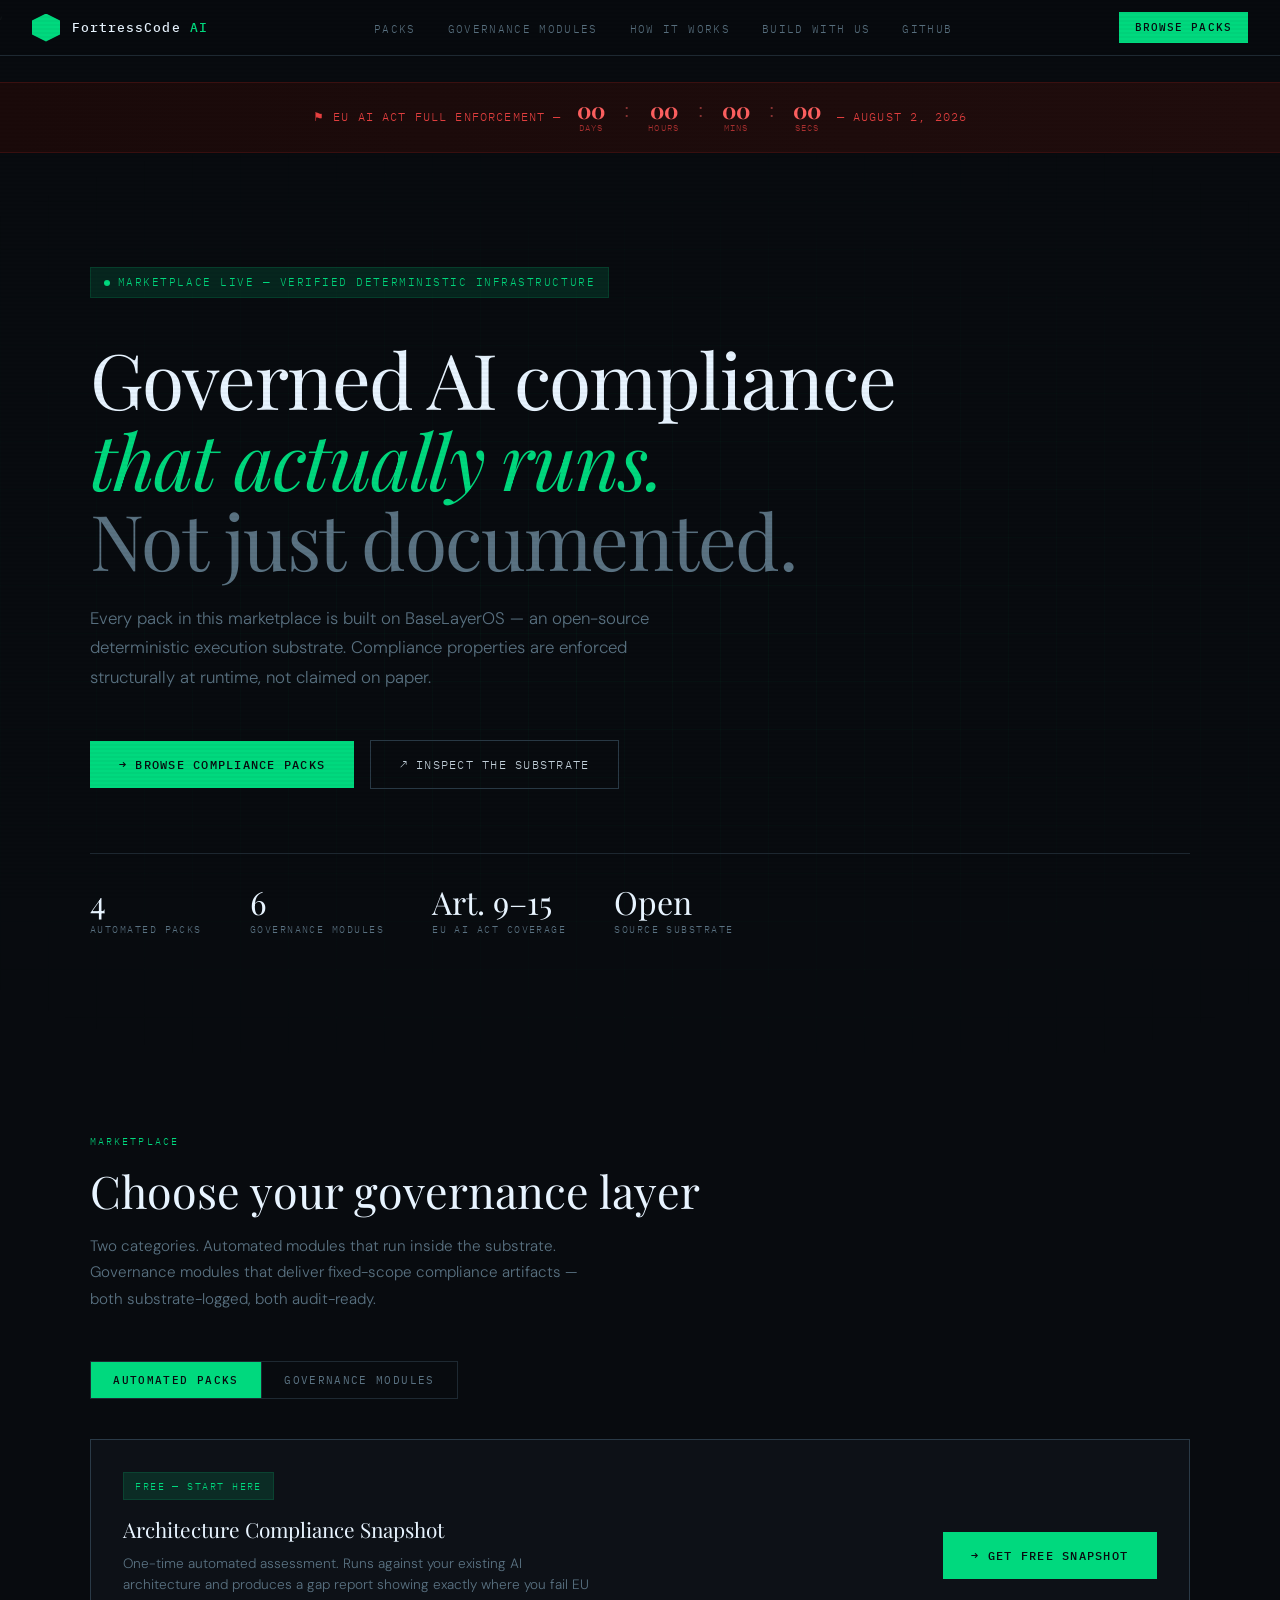
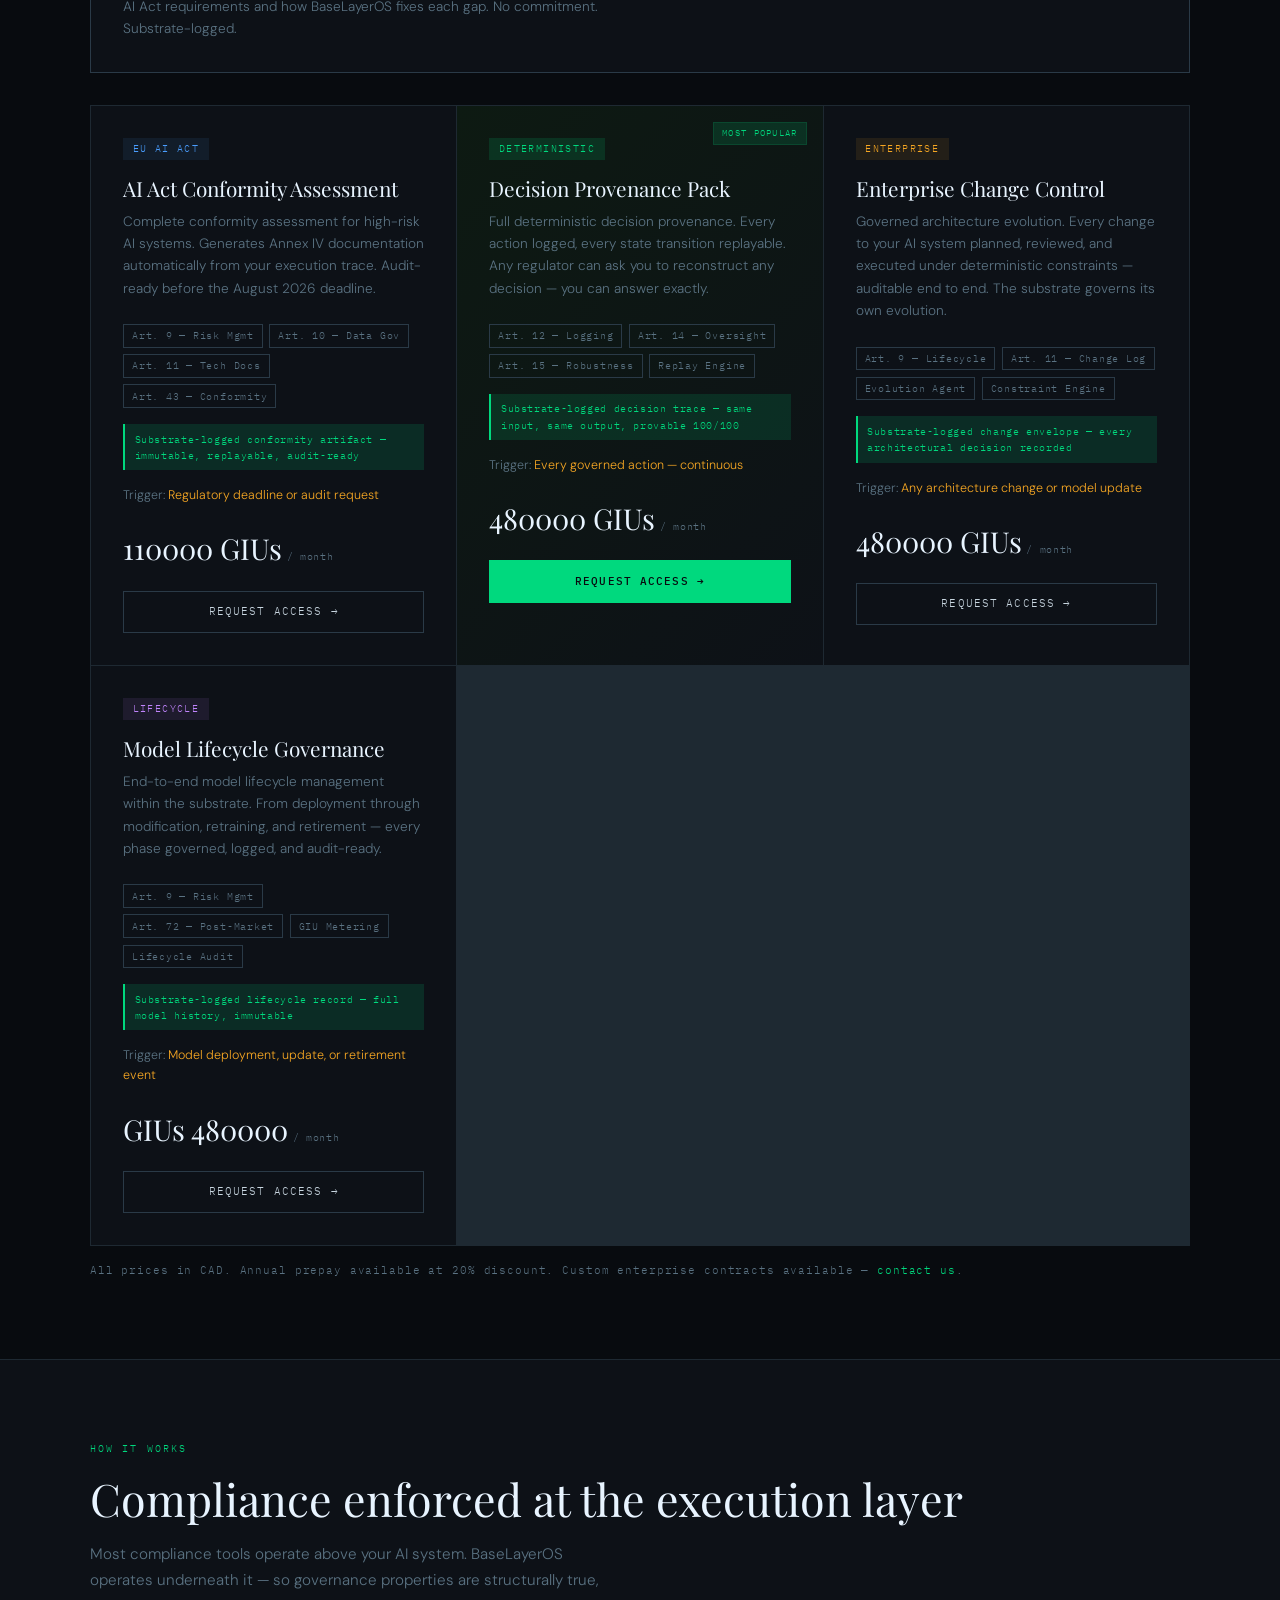
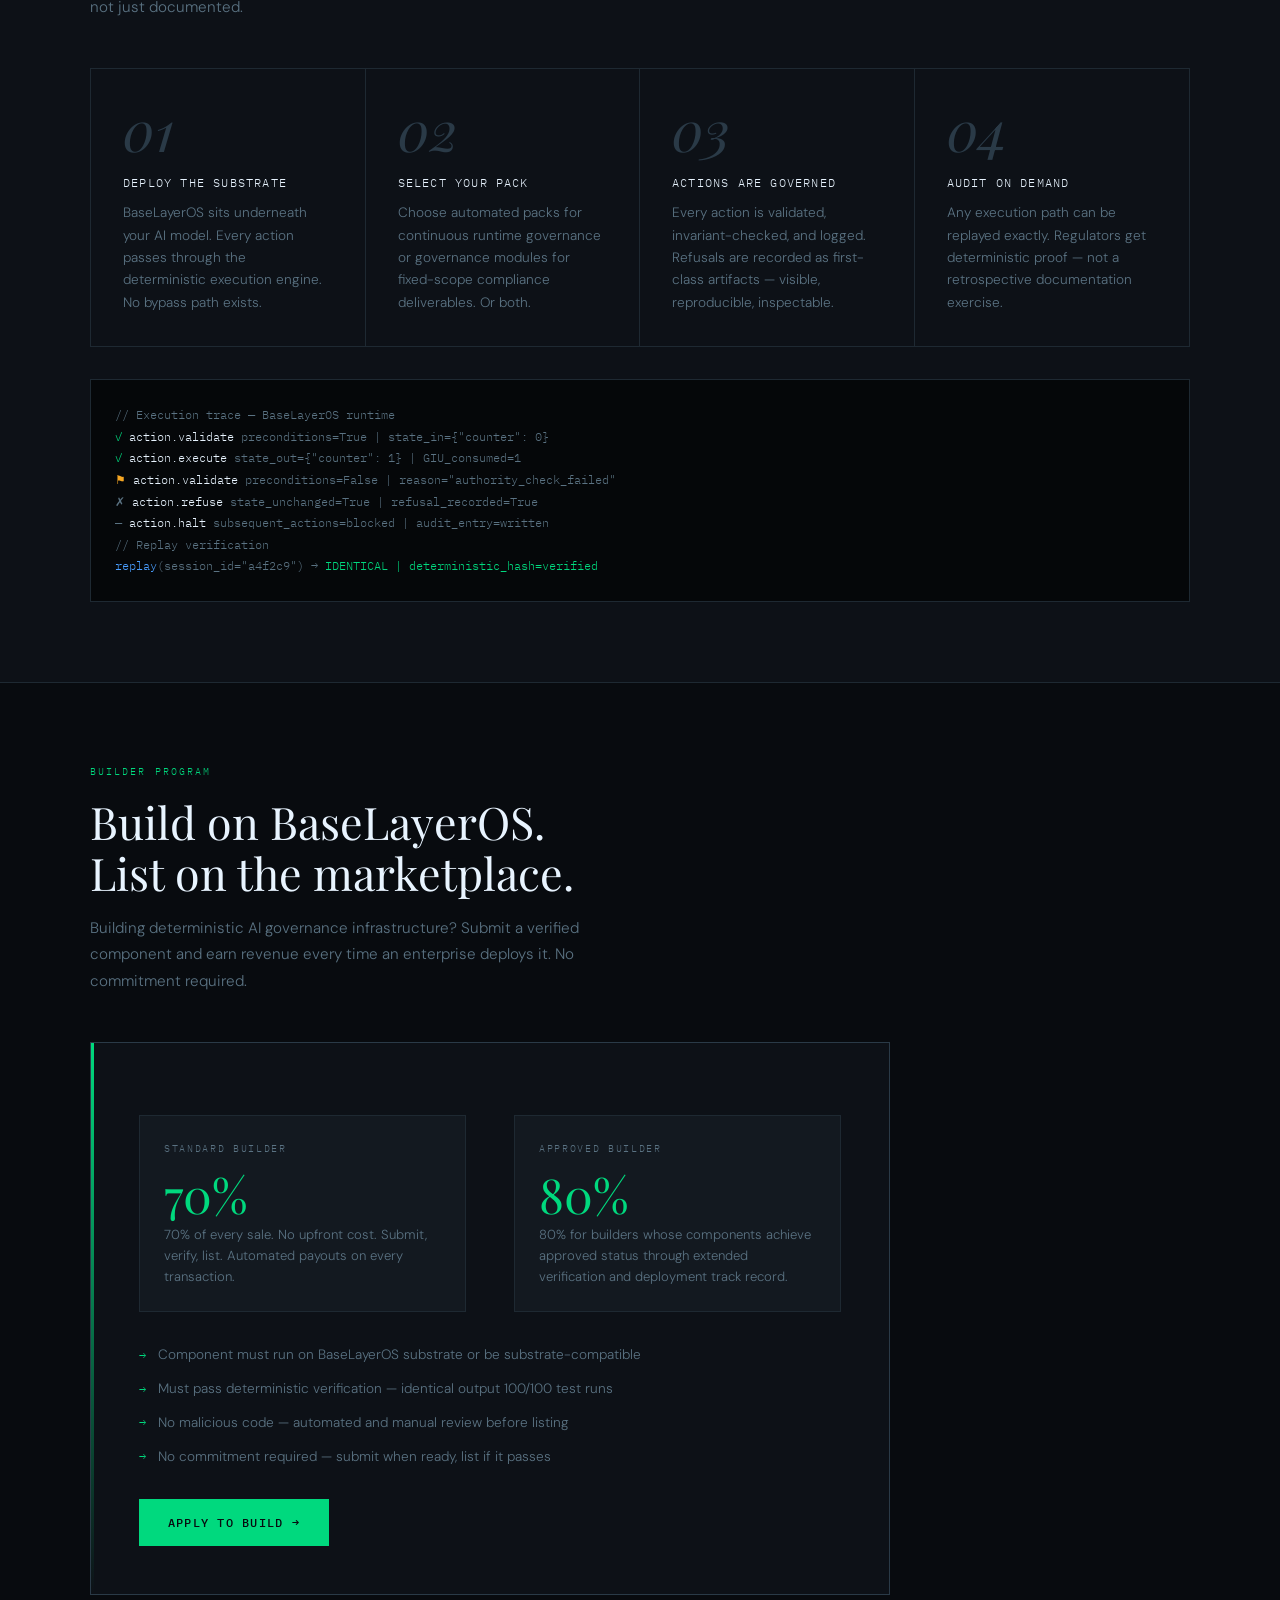
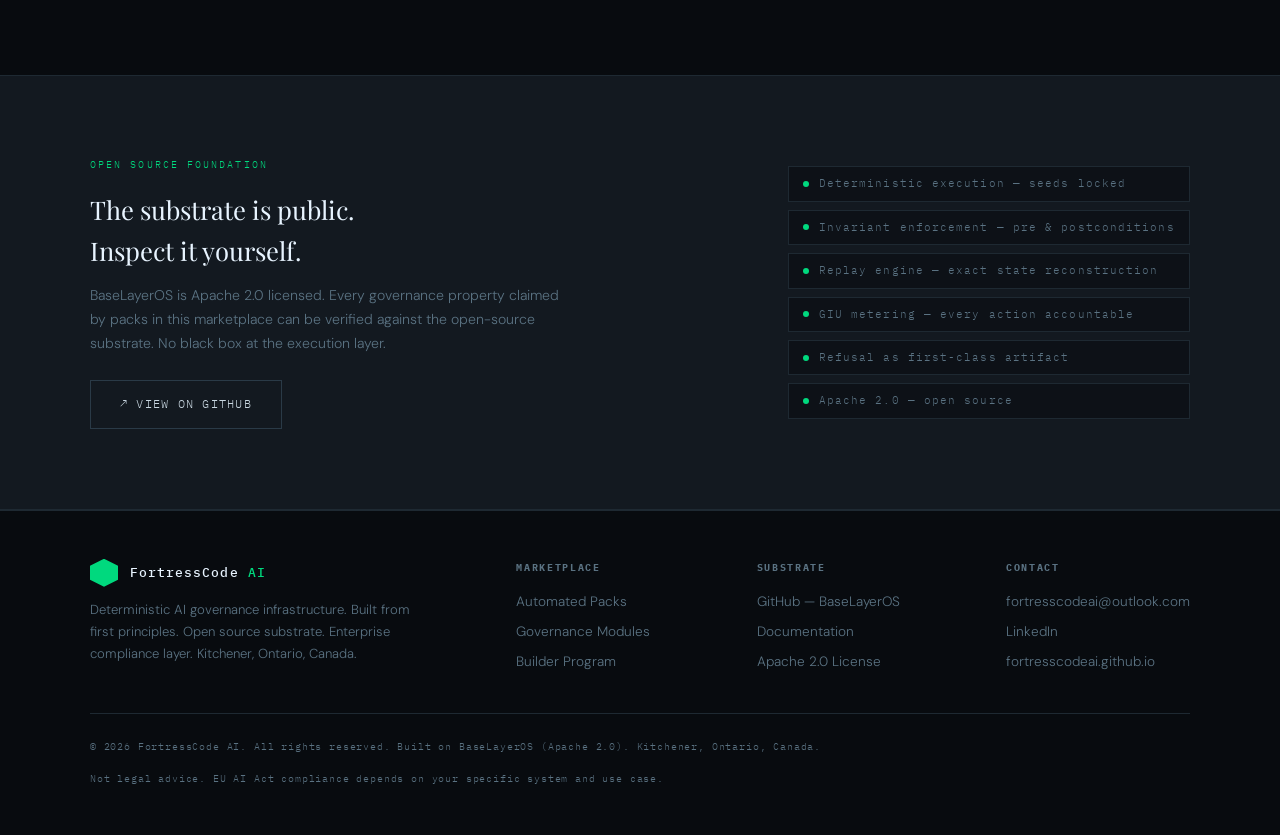
==== index.html @ b16a7e0f "Update index.html switched prices to GIUs from CAD" ====
,<!DOCTYPE html>
<html lang="en">
<head>
<meta charset="UTF-8">
<meta name="viewport" content="width=device-width, initial-scale=1.0">
<title>FortressCode AI — Compliance Marketplace</title>
<link rel="preconnect" href="https://fonts.googleapis.com">
<link href="https://fonts.googleapis.com/css2?family=IBM+Plex+Mono:wght@300;400;500&family=Playfair+Display:ital,opsz,wght@0,9..144,400;0,9..144,700;1,9..144,400&family=DM+Sans:opsz,wght@9..40,300;9..40,400;9..40,500&display=swap" rel="stylesheet">
<style>
*, *::before, *::after { box-sizing: border-box; margin: 0; padding: 0; }
:root {
  --void: #080b0f; --deep: #0d1117; --surface: #131920;
  --border: #1e2932; --border-bright: #2a3a47;
  --text: #c8d6e0; --text-dim: #5a7282; --text-bright: #e8f4ff;
  --green: #00d97e; --green-dim: #00d97e22;
  --amber: #f5a623; --amber-dim: #f5a62318;
  --red: #e84040; --blue: #4a9eff; --blue-dim: #4a9eff15;
  --purple: #c084fc; --purple-dim: #c084fc18;
}
html { font-size: 16px; scroll-behavior: smooth; }
body { background: var(--void); color: var(--text); font-family: 'DM Sans', sans-serif; font-weight: 300; line-height: 1.6; overflow-x: hidden; }
body::before { content: ''; position: fixed; inset: 0; background: repeating-linear-gradient(0deg, transparent, transparent 2px, rgba(0,0,0,0.03) 2px, rgba(0,0,0,0.03) 4px); pointer-events: none; z-index: 9999; }

/* NAV */
nav { position: fixed; top: 0; left: 0; right: 0; z-index: 100; background: rgba(8,11,15,0.92); backdrop-filter: blur(12px); border-bottom: 1px solid var(--border); padding: 0 2rem; height: 56px; display: flex; align-items: center; justify-content: space-between; }
.nav-logo { display: flex; align-items: center; gap: 0.75rem; }
.nav-shield { width: 28px; height: 28px; background: var(--green); clip-path: polygon(50% 0%, 100% 25%, 100% 75%, 50% 100%, 0% 75%, 0% 25%); flex-shrink: 0; }
.nav-name { font-family: 'IBM Plex Mono', monospace; font-size: 0.82rem; font-weight: 500; letter-spacing: 0.08em; color: var(--text-bright); }
.nav-name span { color: var(--green); }
.nav-links { display: flex; align-items: center; gap: 2rem; list-style: none; }
.nav-links a { font-family: 'IBM Plex Mono', monospace; font-size: 0.7rem; letter-spacing: 0.12em; text-transform: uppercase; color: var(--text-dim); text-decoration: none; transition: color 0.2s; }
.nav-links a:hover { color: var(--green); }
.nav-cta { font-family: 'IBM Plex Mono', monospace; font-size: 0.7rem; letter-spacing: 0.1em; text-transform: uppercase; color: var(--void); background: var(--green); padding: 0.4rem 1rem; text-decoration: none; font-weight: 500; transition: opacity 0.2s; }
.nav-cta:hover { opacity: 0.85; }

/* COUNTDOWN BANNER */
.deadline-banner { background: linear-gradient(90deg, #1a0a0a, #200d0d); border-top: 1px solid #3a1010; border-bottom: 1px solid #3a1010; padding: 0.8rem 2rem; display: flex; align-items: center; justify-content: center; gap: 1rem; flex-wrap: wrap; margin-top: 56px; }
.deadline-banner-text { font-family: 'IBM Plex Mono', monospace; font-size: 0.72rem; letter-spacing: 0.1em; text-transform: uppercase; color: var(--red); }
.countdown-units { display: flex; gap: 1rem; align-items: center; }
.countdown-unit { display: flex; flex-direction: column; align-items: center; }
.countdown-num { font-family: 'Playfair Display', serif; font-size: 1.4rem; color: #ff6060; font-weight: 700; line-height: 1; min-width: 2ch; text-align: center; }
.countdown-label { font-family: 'IBM Plex Mono', monospace; font-size: 0.55rem; letter-spacing: 0.12em; text-transform: uppercase; color: var(--red); opacity: 0.7; }
.countdown-sep { font-family: 'IBM Plex Mono', monospace; font-size: 1.2rem; color: #ff6060; opacity: 0.5; margin-bottom: 0.8rem; }

/* HERO */
.hero { min-height: 100vh; display: flex; flex-direction: column; justify-content: center; padding: 4rem 2rem; position: relative; overflow: hidden; }
.hero-grid { position: absolute; inset: 0; background-image: linear-gradient(rgba(0,217,126,0.04) 1px, transparent 1px), linear-gradient(90deg, rgba(0,217,126,0.04) 1px, transparent 1px); background-size: 48px 48px; mask-image: radial-gradient(ellipse 80% 60% at 50% 50%, black, transparent); }
.hero-inner { max-width: 1100px; margin: 0 auto; width: 100%; position: relative; z-index: 1; }
.hero-status { display: inline-flex; align-items: center; gap: 0.5rem; font-family: 'IBM Plex Mono', monospace; font-size: 0.68rem; letter-spacing: 0.14em; text-transform: uppercase; color: var(--green); border: 1px solid var(--green-dim); background: var(--green-dim); padding: 0.35rem 0.8rem; margin-bottom: 2.5rem; }
.hero-status::before { content: ''; width: 6px; height: 6px; border-radius: 50%; background: var(--green); animation: pulse 2s infinite; }
@keyframes pulse { 0%, 100% { opacity: 1; } 50% { opacity: 0.3; } }
.hero-title { font-family: 'Playfair Display', serif; font-size: clamp(2.8rem, 6vw, 5.5rem); font-weight: 400; line-height: 1.05; letter-spacing: -0.02em; color: var(--text-bright); margin-bottom: 1.5rem; max-width: 820px; }
.hero-title em { font-style: italic; color: var(--green); }
.hero-title .dim { color: var(--text-dim); }
.hero-sub { font-size: 1.05rem; color: var(--text-dim); max-width: 560px; margin-bottom: 3rem; line-height: 1.75; }
.hero-actions { display: flex; gap: 1rem; flex-wrap: wrap; align-items: center; }
.btn-primary { font-family: 'IBM Plex Mono', monospace; font-size: 0.78rem; letter-spacing: 0.1em; text-transform: uppercase; color: var(--void); background: var(--green); padding: 0.85rem 1.8rem; text-decoration: none; font-weight: 500; transition: all 0.2s; display: inline-flex; align-items: center; gap: 0.5rem; }
.btn-primary:hover { background: #00f090; transform: translateY(-1px); }
.btn-secondary { font-family: 'IBM Plex Mono', monospace; font-size: 0.78rem; letter-spacing: 0.1em; text-transform: uppercase; color: var(--text); background: transparent; border: 1px solid var(--border-bright); padding: 0.85rem 1.8rem; text-decoration: none; transition: all 0.2s; display: inline-flex; align-items: center; gap: 0.5rem; }
.btn-secondary:hover { border-color: var(--green); color: var(--green); }
.hero-stats { display: flex; gap: 3rem; margin-top: 4rem; padding-top: 2rem; border-top: 1px solid var(--border); flex-wrap: wrap; }
.stat { display: flex; flex-direction: column; gap: 0.2rem; }
.stat-value { font-family: 'Playfair Display', serif; font-size: 2rem; color: var(--text-bright); line-height: 1; }
.stat-label { font-family: 'IBM Plex Mono', monospace; font-size: 0.65rem; letter-spacing: 0.14em; text-transform: uppercase; color: var(--text-dim); }

/* SECTIONS */
section { padding: 5rem 2rem; }
.section-inner { max-width: 1100px; margin: 0 auto; }
.section-label { font-family: 'IBM Plex Mono', monospace; font-size: 0.65rem; letter-spacing: 0.2em; text-transform: uppercase; color: var(--green); margin-bottom: 1rem; }
.section-title { font-family: 'Playfair Display', serif; font-size: clamp(1.8rem, 3.5vw, 2.8rem); font-weight: 400; color: var(--text-bright); line-height: 1.15; margin-bottom: 1rem; }
.section-sub { font-size: 0.95rem; color: var(--text-dim); max-width: 520px; line-height: 1.75; margin-bottom: 3rem; }

/* TAB SWITCHER */
.tab-switcher { display: flex; gap: 0; margin-bottom: 2.5rem; border: 1px solid var(--border); width: fit-content; }
.tab-btn { font-family: 'IBM Plex Mono', monospace; font-size: 0.7rem; letter-spacing: 0.12em; text-transform: uppercase; padding: 0.7rem 1.4rem; border: none; background: transparent; color: var(--text-dim); cursor: pointer; transition: all 0.2s; border-right: 1px solid var(--border); }
.tab-btn:last-child { border-right: none; }
.tab-btn.active { background: var(--green); color: var(--void); font-weight: 500; }
.tab-content { display: none; }
.tab-content.active { display: block; }

/* PACKS GRID */
.packs-grid { display: grid; grid-template-columns: repeat(auto-fit, minmax(280px, 1fr)); gap: 1px; background: var(--border); border: 1px solid var(--border); }
.pack-card { background: var(--deep); padding: 2rem; position: relative; transition: background 0.2s; cursor: pointer; }
.pack-card:hover { background: var(--surface); }
.pack-card.featured { background: linear-gradient(135deg, #0d1a12, #0d1117); }
.pack-card.featured::before { content: 'MOST POPULAR'; position: absolute; top: 1rem; right: 1rem; font-family: 'IBM Plex Mono', monospace; font-size: 0.58rem; letter-spacing: 0.14em; color: var(--green); border: 1px solid var(--green-dim); padding: 0.2rem 0.5rem; background: var(--green-dim); }
.pack-tag { font-family: 'IBM Plex Mono', monospace; font-size: 0.62rem; letter-spacing: 0.14em; text-transform: uppercase; margin-bottom: 1rem; display: inline-block; padding: 0.2rem 0.6rem; }
.pack-tag.eu { color: var(--blue); background: var(--blue-dim); }
.pack-tag.deterministic { color: var(--green); background: var(--green-dim); }
.pack-tag.enterprise { color: var(--amber); background: var(--amber-dim); }
.pack-tag.lifecycle { color: var(--purple); background: var(--purple-dim); }
.pack-tag.governance { color: var(--amber); background: var(--amber-dim); }
.pack-name { font-family: 'Playfair Display', serif; font-size: 1.3rem; font-weight: 400; color: var(--text-bright); margin-bottom: 0.6rem; line-height: 1.2; }
.pack-desc { font-size: 0.85rem; color: var(--text-dim); line-height: 1.65; margin-bottom: 1.5rem; }
.pack-articles { display: flex; flex-wrap: wrap; gap: 0.4rem; margin-bottom: 1rem; }
.pack-article { font-family: 'IBM Plex Mono', monospace; font-size: 0.6rem; letter-spacing: 0.08em; color: var(--text-dim); border: 1px solid var(--border-bright); padding: 0.2rem 0.5rem; }
.pack-deliverable { font-family: 'IBM Plex Mono', monospace; font-size: 0.65rem; color: var(--green); letter-spacing: 0.06em; margin-bottom: 1rem; padding: 0.4rem 0.6rem; border-left: 2px solid var(--green); background: var(--green-dim); }
.pack-trigger { font-size: 0.78rem; color: var(--text-dim); margin-bottom: 1.2rem; }
.pack-trigger span { color: var(--amber); }
.pack-price { display: flex; align-items: baseline; gap: 0.3rem; margin-bottom: 1.2rem; }
.pack-price-value { font-family: 'Playfair Display', serif; font-size: 1.8rem; color: var(--text-bright); }
.pack-price-period { font-family: 'IBM Plex Mono', monospace; font-size: 0.65rem; color: var(--text-dim); letter-spacing: 0.06em; }
.pack-cta { display: block; text-align: center; font-family: 'IBM Plex Mono', monospace; font-size: 0.7rem; letter-spacing: 0.1em; text-transform: uppercase; padding: 0.7rem; text-decoration: none; transition: all 0.2s; border: 1px solid var(--border-bright); color: var(--text); }
.pack-cta:hover { border-color: var(--green); color: var(--green); background: var(--green-dim); }
.pack-card.featured .pack-cta { background: var(--green); color: var(--void); border-color: var(--green); font-weight: 500; }
.pack-card.featured .pack-cta:hover { background: #00f090; }

/* FREE TIER */
.free-tier { border: 1px solid var(--border-bright); background: var(--deep); padding: 2rem; margin-bottom: 2rem; display: flex; align-items: center; justify-content: space-between; flex-wrap: wrap; gap: 1.5rem; }
.free-tier-badge { font-family: 'IBM Plex Mono', monospace; font-size: 0.65rem; letter-spacing: 0.14em; text-transform: uppercase; color: var(--green); border: 1px solid var(--green-dim); background: var(--green-dim); padding: 0.3rem 0.7rem; display: inline-block; margin-bottom: 0.8rem; }
.free-tier h3 { font-family: 'Playfair Display', serif; font-size: 1.3rem; font-weight: 400; color: var(--text-bright); margin-bottom: 0.4rem; }
.free-tier p { font-size: 0.85rem; color: var(--text-dim); max-width: 480px; line-height: 1.6; }

/* HOW IT WORKS */
.how-section { background: var(--deep); border-top: 1px solid var(--border); border-bottom: 1px solid var(--border); }
.how-grid { display: grid; grid-template-columns: repeat(auto-fit, minmax(220px, 1fr)); gap: 0; margin-top: 3rem; border: 1px solid var(--border); }
.how-step { padding: 2rem; border-right: 1px solid var(--border); position: relative; }
.how-step:last-child { border-right: none; }
.how-num { font-family: 'Playfair Display', serif; font-size: 3.5rem; color: var(--border-bright); line-height: 1; margin-bottom: 1rem; font-style: italic; }
.how-title { font-family: 'IBM Plex Mono', monospace; font-size: 0.75rem; letter-spacing: 0.1em; text-transform: uppercase; color: var(--text-bright); margin-bottom: 0.6rem; }
.how-desc { font-size: 0.85rem; color: var(--text-dim); line-height: 1.65; }

/* TERMINAL */
.terminal { background: #050709; border: 1px solid var(--border); padding: 1.5rem; font-family: 'IBM Plex Mono', monospace; font-size: 0.75rem; line-height: 1.8; margin-top: 2rem; overflow-x: auto; }
.terminal-line { display: block; }
.t-dim { color: var(--text-dim); } .t-green { color: var(--green); } .t-blue { color: var(--blue); } .t-amber { color: var(--amber); } .t-bright { color: var(--text-bright); }

/* BUILDER */
.builder-section { position: relative; overflow: hidden; }
.builder-card { border: 1px solid var(--border-bright); background: var(--deep); padding: 3rem; position: relative; max-width: 800px; }
.builder-card::before { content: ''; position: absolute; top: 0; left: 0; width: 3px; height: 100%; background: linear-gradient(180deg, var(--green), transparent); }
.builder-split { display: grid; grid-template-columns: 1fr 1fr; gap: 3rem; margin-top: 1.5rem; }
.builder-tier { padding: 1.5rem; border: 1px solid var(--border); background: var(--surface); }
.builder-tier-name { font-family: 'IBM Plex Mono', monospace; font-size: 0.65rem; letter-spacing: 0.16em; text-transform: uppercase; color: var(--text-dim); margin-bottom: 0.8rem; }
.builder-tier-pct { font-family: 'Playfair Display', serif; font-size: 3rem; color: var(--green); line-height: 1; margin-bottom: 0.4rem; }
.builder-tier-desc { font-size: 0.82rem; color: var(--text-dim); line-height: 1.6; }
.req-item { display: flex; align-items: flex-start; gap: 0.75rem; margin-bottom: 0.75rem; font-size: 0.85rem; color: var(--text-dim); }
.req-check { color: var(--green); font-family: 'IBM Plex Mono', monospace; font-size: 0.75rem; margin-top: 0.1rem; flex-shrink: 0; }

/* SUBSTRATE */
.substrate-section { background: var(--surface); border-top: 1px solid var(--border); border-bottom: 1px solid var(--border); }
.substrate-inner { display: flex; align-items: center; justify-content: space-between; gap: 3rem; flex-wrap: wrap; }
.substrate-badges { display: flex; flex-direction: column; gap: 0.5rem; flex-shrink: 0; }
.substrate-badge { display: flex; align-items: center; gap: 0.6rem; font-family: 'IBM Plex Mono', monospace; font-size: 0.68rem; letter-spacing: 0.1em; color: var(--text-dim); border: 1px solid var(--border); padding: 0.5rem 0.9rem; background: var(--deep); }
.substrate-badge-dot { width: 6px; height: 6px; border-radius: 50%; background: var(--green); flex-shrink: 0; }

/* FOOTER */
footer { background: var(--void); border-top: 1px solid var(--border); padding: 3rem 2rem; }
.footer-inner { max-width: 1100px; margin: 0 auto; display: flex; justify-content: space-between; align-items: flex-start; gap: 3rem; flex-wrap: wrap; }
.footer-links-col h4 { font-family: 'IBM Plex Mono', monospace; font-size: 0.65rem; letter-spacing: 0.16em; text-transform: uppercase; color: var(--text-dim); margin-bottom: 1rem; }
.footer-links-col a { display: block; font-size: 0.85rem; color: var(--text-dim); text-decoration: none; margin-bottom: 0.5rem; transition: color 0.2s; }
.footer-links-col a:hover { color: var(--green); }
.footer-bottom { max-width: 1100px; margin: 2rem auto 0; padding-top: 1.5rem; border-top: 1px solid var(--border); display: flex; justify-content: space-between; align-items: center; flex-wrap: wrap; gap: 1rem; }
.footer-bottom p { font-family: 'IBM Plex Mono', monospace; font-size: 0.65rem; letter-spacing: 0.08em; color: var(--text-dim); }

@keyframes fadeUp { from { opacity: 0; transform: translateY(20px); } to { opacity: 1; transform: translateY(0); } }
.hero-status { animation: fadeUp 0.6s ease forwards; }
.hero-title { animation: fadeUp 0.6s 0.1s ease both; }
.hero-sub { animation: fadeUp 0.6s 0.2s ease both; }
.hero-actions { animation: fadeUp 0.6s 0.3s ease both; }
.hero-stats { animation: fadeUp 0.6s 0.4s ease both; }

@media (max-width: 768px) {
  .nav-links { display: none; }
  .how-grid { grid-template-columns: 1fr; }
  .how-step { border-right: none; border-bottom: 1px solid var(--border); }
  .how-step:last-child { border-bottom: none; }
  .builder-split { grid-template-columns: 1fr; gap: 1rem; }
  .substrate-inner { flex-direction: column; }
  .tab-switcher { flex-wrap: wrap; }
  .free-tier { flex-direction: column; }
}
</style>
</head>
<body>

<nav>
  <div class="nav-logo">
    <div class="nav-shield"></div>
    <span class="nav-name">FortressCode <span>AI</span></span>
  </div>
  <ul class="nav-links">
    <li><a href="#packs">Packs</a></li>
    <li><a href="#governance">Governance Modules</a></li>
    <li><a href="#how">How It Works</a></li>
    <li><a href="#builders">Build With Us</a></li>
    <li><a href="https://github.com/FortressCodeAI/BaseLayerOS" target="_blank">GitHub</a></li>
  </ul>
  <a href="#packs" class="nav-cta">Browse Packs</a>
</nav>

<div class="deadline-banner">
  <span class="deadline-banner-text">⚑ EU AI Act full enforcement —</span>
  <div class="countdown-units">
    <div class="countdown-unit">
      <span class="countdown-num" id="cd-days">--</span>
      <span class="countdown-label">Days</span>
    </div>
    <span class="countdown-sep">:</span>
    <div class="countdown-unit">
      <span class="countdown-num" id="cd-hours">--</span>
      <span class="countdown-label">Hours</span>
    </div>
    <span class="countdown-sep">:</span>
    <div class="countdown-unit">
      <span class="countdown-num" id="cd-mins">--</span>
      <span class="countdown-label">Mins</span>
    </div>
    <span class="countdown-sep">:</span>
    <div class="countdown-unit">
      <span class="countdown-num" id="cd-secs">--</span>
      <span class="countdown-label">Secs</span>
    </div>
  </div>
  <span class="deadline-banner-text">— August 2, 2026</span>
</div>

<section class="hero">
  <div class="hero-grid"></div>
  <div class="hero-inner">
    <div class="hero-status">Marketplace Live — Verified Deterministic Infrastructure</div>
    <h1 class="hero-title">
      Governed AI compliance<br>
      <em>that actually runs.</em><br>
      <span class="dim">Not just documented.</span>
    </h1>
    <p class="hero-sub">Every pack in this marketplace is built on BaseLayerOS — an open-source deterministic execution substrate. Compliance properties are enforced structurally at runtime, not claimed on paper.</p>
    <div class="hero-actions">
      <a href="#packs" class="btn-primary">→ Browse Compliance Packs</a>
      <a href="https://github.com/FortressCodeAI/BaseLayerOS" target="_blank" class="btn-secondary">↗ Inspect the Substrate</a>
    </div>
    <div class="hero-stats">
      <div class="stat"><span class="stat-value">4</span><span class="stat-label">Automated Packs</span></div>
      <div class="stat"><span class="stat-value">6</span><span class="stat-label">Governance Modules</span></div>
      <div class="stat"><span class="stat-value">Art. 9–15</span><span class="stat-label">EU AI Act Coverage</span></div>
      <div class="stat"><span class="stat-value">Open</span><span class="stat-label">Source Substrate</span></div>
    </div>
  </div>
</section>

<section id="packs">
  <div class="section-inner">
    <div class="section-label">Marketplace</div>
    <h2 class="section-title">Choose your governance layer</h2>
    <p class="section-sub">Two categories. Automated modules that run inside the substrate. Governance modules that deliver fixed-scope compliance artifacts — both substrate-logged, both audit-ready.</p>

    <div class="tab-switcher">
      <button class="tab-btn active" onclick="switchTab('automated')">Automated Packs</button>
      <button class="tab-btn" onclick="switchTab('governance')">Governance Modules</button>
    </div>

    <!-- AUTOMATED PACKS -->
    <div class="tab-content active" id="tab-automated">

      <div class="free-tier">
        <div>
          <div class="free-tier-badge">Free — Start Here</div>
          <h3>Architecture Compliance Snapshot</h3>
          <p>One-time automated assessment. Runs against your existing AI architecture and produces a gap report showing exactly where you fail EU AI Act requirements and how BaseLayerOS fixes each gap. No commitment. Substrate-logged.</p>
        </div>
        <a href="mailto:fortresscodeai@outlook.com?subject=Free Compliance Snapshot" class="btn-primary">→ Get Free Snapshot</a>
      </div>

      <div class="packs-grid">
        <div class="pack-card">
          <span class="pack-tag eu">EU AI Act</span>
          <div class="pack-name">AI Act Conformity Assessment</div>
          <p class="pack-desc">Complete conformity assessment for high-risk AI systems. Generates Annex IV documentation automatically from your execution trace. Audit-ready before the August 2026 deadline.</p>
          <div class="pack-articles">
            <span class="pack-article">Art. 9 — Risk Mgmt</span>
            <span class="pack-article">Art. 10 — Data Gov</span>
            <span class="pack-article">Art. 11 — Tech Docs</span>
            <span class="pack-article">Art. 43 — Conformity</span>
          </div>
          <div class="pack-deliverable">Substrate-logged conformity artifact — immutable, replayable, audit-ready</div>
          <div class="pack-trigger">Trigger: <span>Regulatory deadline or audit request</span></div>
          <div class="pack-price"><span class="pack-price-value">110000 GIUs</span><span class="pack-price-period">/ month</span></div>
          <a href="mailto:fortresscodeai@outlook.com?subject=AI Act Conformity Assessment Pack" class="pack-cta">Request Access →</a>
        </div>

        <div class="pack-card featured">
          <span class="pack-tag deterministic">Deterministic</span>
          <div class="pack-name">Decision Provenance Pack</div>
          <p class="pack-desc">Full deterministic decision provenance. Every action logged, every state transition replayable. Any regulator can ask you to reconstruct any decision — you can answer exactly.</p>
          <div class="pack-articles">
            <span class="pack-article">Art. 12 — Logging</span>
            <span class="pack-article">Art. 14 — Oversight</span>
            <span class="pack-article">Art. 15 — Robustness</span>
            <span class="pack-article">Replay Engine</span>
          </div>
          <div class="pack-deliverable">Substrate-logged decision trace — same input, same output, provable 100/100</div>
          <div class="pack-trigger">Trigger: <span>Every governed action — continuous</span></div>
          <div class="pack-price"><span class="pack-price-value">480000 GIUs</span><span class="pack-price-period">/ month</span></div>
          <a href="mailto:fortresscodeai@outlook.com?subject=Decision Provenance Pack" class="pack-cta">Request Access →</a>
        </div>

        <div class="pack-card">
          <span class="pack-tag enterprise">Enterprise</span>
          <div class="pack-name">Enterprise Change Control</div>
          <p class="pack-desc">Governed architecture evolution. Every change to your AI system planned, reviewed, and executed under deterministic constraints — auditable end to end. The substrate governs its own evolution.</p>
          <div class="pack-articles">
            <span class="pack-article">Art. 9 — Lifecycle</span>
            <span class="pack-article">Art. 11 — Change Log</span>
            <span class="pack-article">Evolution Agent</span>
            <span class="pack-article">Constraint Engine</span>
          </div>
          <div class="pack-deliverable">Substrate-logged change envelope — every architectural decision recorded</div>
          <div class="pack-trigger">Trigger: <span>Any architecture change or model update</span></div>
          <div class="pack-price"><span class="pack-price-value">480000 GIUs</span><span class="pack-price-period">/ month</span></div>
          <a href="mailto:fortresscodeai@outlook.com?subject=Enterprise Change Control Pack" class="pack-cta">Request Access →</a>
        </div>

        <div class="pack-card">
          <span class="pack-tag lifecycle">Lifecycle</span>
          <div class="pack-name">Model Lifecycle Governance</div>
          <p class="pack-desc">End-to-end model lifecycle management within the substrate. From deployment through modification, retraining, and retirement — every phase governed, logged, and audit-ready.</p>
          <div class="pack-articles">
            <span class="pack-article">Art. 9 — Risk Mgmt</span>
            <span class="pack-article">Art. 72 — Post-Market</span>
            <span class="pack-article">GIU Metering</span>
            <span class="pack-article">Lifecycle Audit</span>
          </div>
          <div class="pack-deliverable">Substrate-logged lifecycle record — full model history, immutable</div>
          <div class="pack-trigger">Trigger: <span>Model deployment, update, or retirement event</span></div>
          <div class="pack-price"><span class="pack-price-value">GIUs 480000</span><span class="pack-price-period">/ month</span></div>
          <a href="mailto:fortresscodeai@outlook.com?subject=Model Lifecycle Governance Pack" class="pack-cta">Request Access →</a>
        </div>
      </div>
      <p style="font-family:'IBM Plex Mono',monospace;font-size:0.68rem;color:var(--text-dim);letter-spacing:0.08em;margin-top:1rem;">All prices in CAD. Annual prepay available at 20% discount. Custom enterprise contracts available — <a href="mailto:fortresscodeai@outlook.com" style="color:var(--green);text-decoration:none;">contact us</a>.</p>
    </div>

    <!-- GOVERNANCE MODULES -->
    <div class="tab-content" id="tab-governance" id="governance">

      <div class="free-tier">
        <div>
          <div class="free-tier-badge">Entry Point — Fixed Price</div>
          <h3>One-Time Conformity Assessment</h3>
          <p>Fixed scope. Fixed price. Fixed timeline. We assess your AI architecture against EU AI Act requirements and deliver a gap report in 5 business days. Payable via PayPal or Wise. No subscription commitment required.</p>
        </div>
        <div style="text-align:right;">
          <div style="font-family:'Playfair Display',serif;font-size:2rem;color:var(--text-bright);margin-bottom:0.3rem;">$200000 GIUs</div>
          <div style="font-family:'IBM Plex Mono',monospace;font-size:0.65rem;color:var(--text-dim);margin-bottom:1rem;">one-time · 5 business days</div>
          <a href="mailto:fortresscodeai@outlook.com?subject=Conformity Assessment" class="btn-primary">→ Book Assessment</a>
        </div>
      </div>

      <div class="packs-grid">
        <div class="pack-card">
          <span class="pack-tag governance">Governance</span>
          <div class="pack-name">Monthly Oversight Pack</div>
          <p class="pack-desc">Monthly oversight summary covering reproducibility verification, risk flags, and GIU consumption report. Every governed action that month — logged, counted, and reviewed.</p>
          <div class="pack-articles">
            <span class="pack-article">Art. 14 — Oversight</span>
            <span class="pack-article">Art. 12 — Logging</span>
            <span class="pack-article">Art. 15 — Robustness</span>
          </div>
          <div class="pack-deliverable">PDF report + substrate-logged governance event — immutable, replayable</div>
          <div class="pack-trigger">Trigger: <span>Monthly schedule — delivered first business day</span></div>
          <div class="pack-price"><span class="pack-price-value">480000 GIU</span><span class="pack-price-period">/ month</span></div>
          <a href="mailto:fortresscodeai@outlook.com?subject=Monthly Oversight Pack" class="pack-cta">Request Access →</a>
        </div>

        <div class="pack-card featured">
          <span class="pack-tag governance">Governance</span>
          <div class="pack-name">Reproducibility Audit Module</div>
          <p class="pack-desc">Quarterly deep audit of your system's deterministic behavior. Proves every output is reproducible. Produces a regulator-ready reproducibility certificate tied to your substrate's cryptographic proof chain.</p>
          <div class="pack-articles">
            <span class="pack-article">Art. 15 — Accuracy</span>
            <span class="pack-article">Art. 12 — Logging</span>
            <span class="pack-article">Replay Engine</span>
          </div>
          <div class="pack-deliverable">Reproducibility certificate + substrate replay proof — cryptographically verifiable</div>
          <div class="pack-trigger">Trigger: <span>Quarterly or pre-audit request</span></div>
          <div class="pack-price"><span class="pack-price-value">650000 GIUs</span><span class="pack-price-period">/ quarter</span></div>
          <a href="mailto:fortresscodeai@outlook.com?subject=Reproducibility Audit Module" class="pack-cta">Request Access →</a>
        </div>

        <div class="pack-card">
          <span class="pack-tag governance">Governance</span>
          <div class="pack-name">AI Risk Mapping Module</div>
          <p class="pack-desc">Complete risk mapping of your AI system against EU AI Act Annex III classifications. Identifies your risk tier, maps obligations, and produces an Article 9 compliant risk management document.</p>
          <div class="pack-articles">
            <span class="pack-article">Art. 9 — Risk Mgmt</span>
            <span class="pack-article">Annex III — Classification</span>
            <span class="pack-article">Art. 10 — Data</span>
          </div>
          <div class="pack-deliverable">Risk register + substrate-logged risk assessment — Annex IV compliant</div>
          <div class="pack-trigger">Trigger: <span>New AI system deployment or significant change</span></div>
          <div class="pack-price"><span class="pack-price-value">CA$3,200</span><span class="pack-price-period">/ assessment</span></div>
          <a href="mailto:fortresscodeai@outlook.com?subject=AI Risk Mapping Module" class="pack-cta">Request Access →</a>
        </div>

        <div class="pack-card">
          <span class="pack-tag governance">Governance</span>
          <div class="pack-name">Article 14 Oversight Module</div>
          <p class="pack-desc">Establishes and documents your human oversight architecture. Maps authority tokens, override capabilities, and intervention records to Article 14 requirements. Proves oversight was technically enforced, not just policy-stated.</p>
          <div class="pack-articles">
            <span class="pack-article">Art. 14 — Human Oversight</span>
            <span class="pack-article">Authority Tokens</span>
            <span class="pack-article">Override Log</span>
          </div>
          <div class="pack-deliverable">Oversight architecture document + substrate authority log — immutable record</div>
          <div class="pack-trigger">Trigger: <span>Initial deployment or oversight review</span></div>
          <div class="pack-price"><span class="pack-price-value">CA$4,800</span><span class="pack-price-period">/ month</span></div>
          <a href="mailto:fortresscodeai@outlook.com?subject=Article 14 Oversight Module" class="pack-cta">Request Access →</a>
        </div>

        <div class="pack-card">
          <span class="pack-tag governance">Governance</span>
          <div class="pack-name">Deterministic Architecture Review</div>
          <p class="pack-desc">Deep technical review of your AI architecture's determinism properties. Identifies every point of non-determinism, quantifies regulatory risk at each point, and produces a remediation roadmap.</p>
          <div class="pack-articles">
            <span class="pack-article">Art. 15 — Robustness</span>
            <span class="pack-article">Art. 9 — Risk Mgmt</span>
            <span class="pack-article">Substrate Gap Analysis</span>
          </div>
          <div class="pack-deliverable">Architecture review report + remediation roadmap — substrate-logged findings</div>
          <div class="pack-trigger">Trigger: <span>Pre-deployment or compliance gap identified</span></div>
          <div class="pack-price"><span class="pack-price-value">CA$5,500</span><span class="pack-price-period">/ review</span></div>
          <a href="mailto:fortresscodeai@outlook.com?subject=Deterministic Architecture Review" class="pack-cta">Request Access →</a>
        </div>

        <div class="pack-card">
          <span class="pack-tag governance">Governance</span>
          <div class="pack-name">Deterministic Review Unit (DRU)</div>
          <p class="pack-desc">On-demand governance review for specific AI decisions under regulatory scrutiny. Replays the exact execution, produces a signed review artifact, and delivers a regulator-ready explanation of what happened and why.</p>
          <div class="pack-articles">
            <span class="pack-article">Art. 12 — Logging</span>
            <span class="pack-article">Art. 14 — Oversight</span>
            <span class="pack-article">Replay Engine</span>
          </div>
          <div class="pack-deliverable">Signed DRU artifact + replay proof — admissible governance evidence</div>
          <div class="pack-trigger">Trigger: <span>Regulatory inquiry, complaint, or audit request</span></div>
          <div class="pack-price"><span class="pack-price-value">CA$2,500</span><span class="pack-price-period">/ review</span></div>
          <a href="mailto:fortresscodeai@outlook.com?subject=Deterministic Review Unit" class="pack-cta">Request Access →</a>
        </div>
      </div>
      <p style="font-family:'IBM Plex Mono',monospace;font-size:0.68rem;color:var(--text-dim);letter-spacing:0.08em;margin-top:1rem;">All prices in CAD. All governance modules delivered as substrate-logged governance events — immutable, replayable, audit-ready. <a href="mailto:fortresscodeai@outlook.com" style="color:var(--green);text-decoration:none;">Contact us</a> for custom arrangements.</p>
    </div>
  </div>
</section>

<section id="how" class="how-section">
  <div class="section-inner">
    <div class="section-label">How It Works</div>
    <h2 class="section-title">Compliance enforced at the execution layer</h2>
    <p class="section-sub">Most compliance tools operate above your AI system. BaseLayerOS operates underneath it — so governance properties are structurally true, not just documented.</p>
    <div class="how-grid">
      <div class="how-step"><div class="how-num">01</div><div class="how-title">Deploy the Substrate</div><p class="how-desc">BaseLayerOS sits underneath your AI model. Every action passes through the deterministic execution engine. No bypass path exists.</p></div>
      <div class="how-step"><div class="how-num">02</div><div class="how-title">Select Your Pack</div><p class="how-desc">Choose automated packs for continuous runtime governance or governance modules for fixed-scope compliance deliverables. Or both.</p></div>
      <div class="how-step"><div class="how-num">03</div><div class="how-title">Actions Are Governed</div><p class="how-desc">Every action is validated, invariant-checked, and logged. Refusals are recorded as first-class artifacts — visible, reproducible, inspectable.</p></div>
      <div class="how-step"><div class="how-num">04</div><div class="how-title">Audit On Demand</div><p class="how-desc">Any execution path can be replayed exactly. Regulators get deterministic proof — not a retrospective documentation exercise.</p></div>
    </div>
    <div class="terminal">
      <span class="terminal-line"><span class="t-dim">// Execution trace — BaseLayerOS runtime</span></span>
      <span class="terminal-line"><span class="t-green">✓</span> <span class="t-bright">action.validate</span> <span class="t-dim">preconditions=True | state_in={"counter": 0}</span></span>
      <span class="terminal-line"><span class="t-green">✓</span> <span class="t-bright">action.execute</span> <span class="t-dim">state_out={"counter": 1} | GIU_consumed=1</span></span>
      <span class="terminal-line"><span class="t-amber">⚑</span> <span class="t-bright">action.validate</span> <span class="t-dim">preconditions=False | reason="authority_check_failed"</span></span>
      <span class="terminal-line"><span class="t-dim">✗</span> <span class="t-bright">action.refuse</span> <span class="t-dim">state_unchanged=True | refusal_recorded=True</span></span>
      <span class="terminal-line"><span class="t-dim">—</span> <span class="t-bright">action.halt</span> <span class="t-dim">subsequent_actions=blocked | audit_entry=written</span></span>
      <span class="terminal-line"> </span>
      <span class="terminal-line"><span class="t-dim">// Replay verification</span></span>
      <span class="terminal-line"><span class="t-blue">replay</span><span class="t-dim">(session_id="a4f2c9") →</span> <span class="t-green">IDENTICAL | deterministic_hash=verified</span></span>
    </div>
  </div>
</section>

<section id="builders" class="builder-section">
  <div class="section-inner">
    <div class="section-label">Builder Program</div>
    <h2 class="section-title">Build on BaseLayerOS.<br>List on the marketplace.</h2>
    <p class="section-sub">Building deterministic AI governance infrastructure? Submit a verified component and earn revenue every time an enterprise deploys it. No commitment required.</p>
    <div class="builder-card">
      <div class="builder-split">
        <div class="builder-tier">
          <div class="builder-tier-name">Standard Builder</div>
          <div class="builder-tier-pct">70%</div>
          <p class="builder-tier-desc">70% of every sale. No upfront cost. Submit, verify, list. Automated payouts on every transaction.</p>
        </div>
        <div class="builder-tier">
          <div class="builder-tier-name">Approved Builder</div>
          <div class="builder-tier-pct">80%</div>
          <p class="builder-tier-desc">80% for builders whose components achieve approved status through extended verification and deployment track record.</p>
        </div>
      </div>
      <div style="margin-top:2rem;">
        <div class="req-item"><span class="req-check">→</span><span>Component must run on BaseLayerOS substrate or be substrate-compatible</span></div>
        <div class="req-item"><span class="req-check">→</span><span>Must pass deterministic verification — identical output 100/100 test runs</span></div>
        <div class="req-item"><span class="req-check">→</span><span>No malicious code — automated and manual review before listing</span></div>
        <div class="req-item"><span class="req-check">→</span><span>No commitment required — submit when ready, list if it passes</span></div>
      </div>
      <div style="margin-top:2rem;">
        <a href="mailto:fortresscodeai@outlook.com?subject=Builder Program" class="btn-primary">Apply to Build →</a>
      </div>
    </div>
  </div>
</section>

<section class="substrate-section">
  <div class="section-inner">
    <div class="substrate-inner">
      <div>
        <div class="section-label">Open Source Foundation</div>
        <h3 style="font-family:'Playfair Display',serif;font-size:1.6rem;font-weight:400;color:var(--text-bright);margin-bottom:0.8rem;">The substrate is public.<br>Inspect it yourself.</h3>
        <p style="font-size:0.88rem;color:var(--text-dim);max-width:480px;line-height:1.7;margin-bottom:1.5rem;">BaseLayerOS is Apache 2.0 licensed. Every governance property claimed by packs in this marketplace can be verified against the open-source substrate. No black box at the execution layer.</p>
        <a href="https://github.com/FortressCodeAI/BaseLayerOS" target="_blank" class="btn-secondary">↗ View on GitHub</a>
      </div>
      <div class="substrate-badges">
        <div class="substrate-badge"><span class="substrate-badge-dot"></span>Deterministic execution — seeds locked</div>
        <div class="substrate-badge"><span class="substrate-badge-dot"></span>Invariant enforcement — pre & postconditions</div>
        <div class="substrate-badge"><span class="substrate-badge-dot"></span>Replay engine — exact state reconstruction</div>
        <div class="substrate-badge"><span class="substrate-badge-dot"></span>GIU metering — every action accountable</div>
        <div class="substrate-badge"><span class="substrate-badge-dot"></span>Refusal as first-class artifact</div>
        <div class="substrate-badge"><span class="substrate-badge-dot"></span>Apache 2.0 — open source</div>
      </div>
    </div>
  </div>
</section>

<footer>
  <div class="footer-inner">
    <div>
      <div class="nav-logo" style="margin-bottom:0.8rem;">
        <div class="nav-shield"></div>
        <span class="nav-name">FortressCode <span>AI</span></span>
      </div>
      <p style="font-size:0.82rem;color:var(--text-dim);max-width:320px;line-height:1.65;margin-top:0.5rem;">Deterministic AI governance infrastructure. Built from first principles. Open source substrate. Enterprise compliance layer. Kitchener, Ontario, Canada.</p>
    </div>
    <div class="footer-links-col">
      <h4>Marketplace</h4>
      <a href="#packs">Automated Packs</a>
      <a href="#governance">Governance Modules</a>
      <a href="#builders">Builder Program</a>
    </div>
    <div class="footer-links-col">
      <h4>Substrate</h4>
      <a href="https://github.com/FortressCodeAI/BaseLayerOS" target="_blank">GitHub — BaseLayerOS</a>
      <a href="https://github.com/FortressCodeAI/BaseLayerOS" target="_blank">Documentation</a>
      <a href="https://github.com/FortressCodeAI/BaseLayerOS" target="_blank">Apache 2.0 License</a>
    </div>
    <div class="footer-links-col">
      <h4>Contact</h4>
      <a href="mailto:fortresscodeai@outlook.com">fortresscodeai@outlook.com</a>
      <a href="https://linkedin.com/company/fortresscodeai" target="_blank">LinkedIn</a>
      <a href="https://fortresscodeai.github.io">fortresscodeai.github.io</a>
    </div>
  </div>
  <div class="footer-bottom">
    <p>© 2026 FortressCode AI. All rights reserved. Built on BaseLayerOS (Apache 2.0). Kitchener, Ontario, Canada.</p>
    <p>Not legal advice. EU AI Act compliance depends on your specific system and use case.</p>
  </div>
</footer>

<script>
// Live countdown to August 2, 2026 00:00:00 UTC
function updateCountdown() {
  const target = new Date('2026-08-02T00:00:00Z');
  const now = new Date();
  const diff = target - now;
  if (diff <= 0) {
    document.getElementById('cd-days').textContent = '00';
    document.getElementById('cd-hours').textContent = '00';
    document.getElementById('cd-mins').textContent = '00';
    document.getElementById('cd-secs').textContent = '00';
    return;
  }
  const days = Math.floor(diff / (1000 * 60 * 60 * 24));
  const hours = Math.floor((diff % (1000 * 60 * 60 * 24)) / (1000 * 60 * 60));
  const mins = Math.floor((diff % (1000 * 60 * 60)) / (1000 * 60));
  const secs = Math.floor((diff % (1000 * 60)) / 1000);
  document.getElementById('cd-days').textContent = String(days).padStart(2, '0');
  document.getElementById('cd-hours').textContent = String(hours).padStart(2, '0');
  document.getElementById('cd-mins').textContent = String(mins).padStart(2, '0');
  document.getElementById('cd-secs').textContent = String(secs).padStart(2, '0');
}
updateCountdown();
setInterval(updateCountdown, 1000);

// Tab switcher
function switchTab(tab) {
  document.querySelectorAll('.tab-btn').forEach(b => b.classList.remove('active'));
  document.querySelectorAll('.tab-content').forEach(c => c.classList.remove('active'));
  document.getElementById('tab-' + tab).classList.add('active');
  event.target.classList.add('active');
}
</script>
</body>
</html>
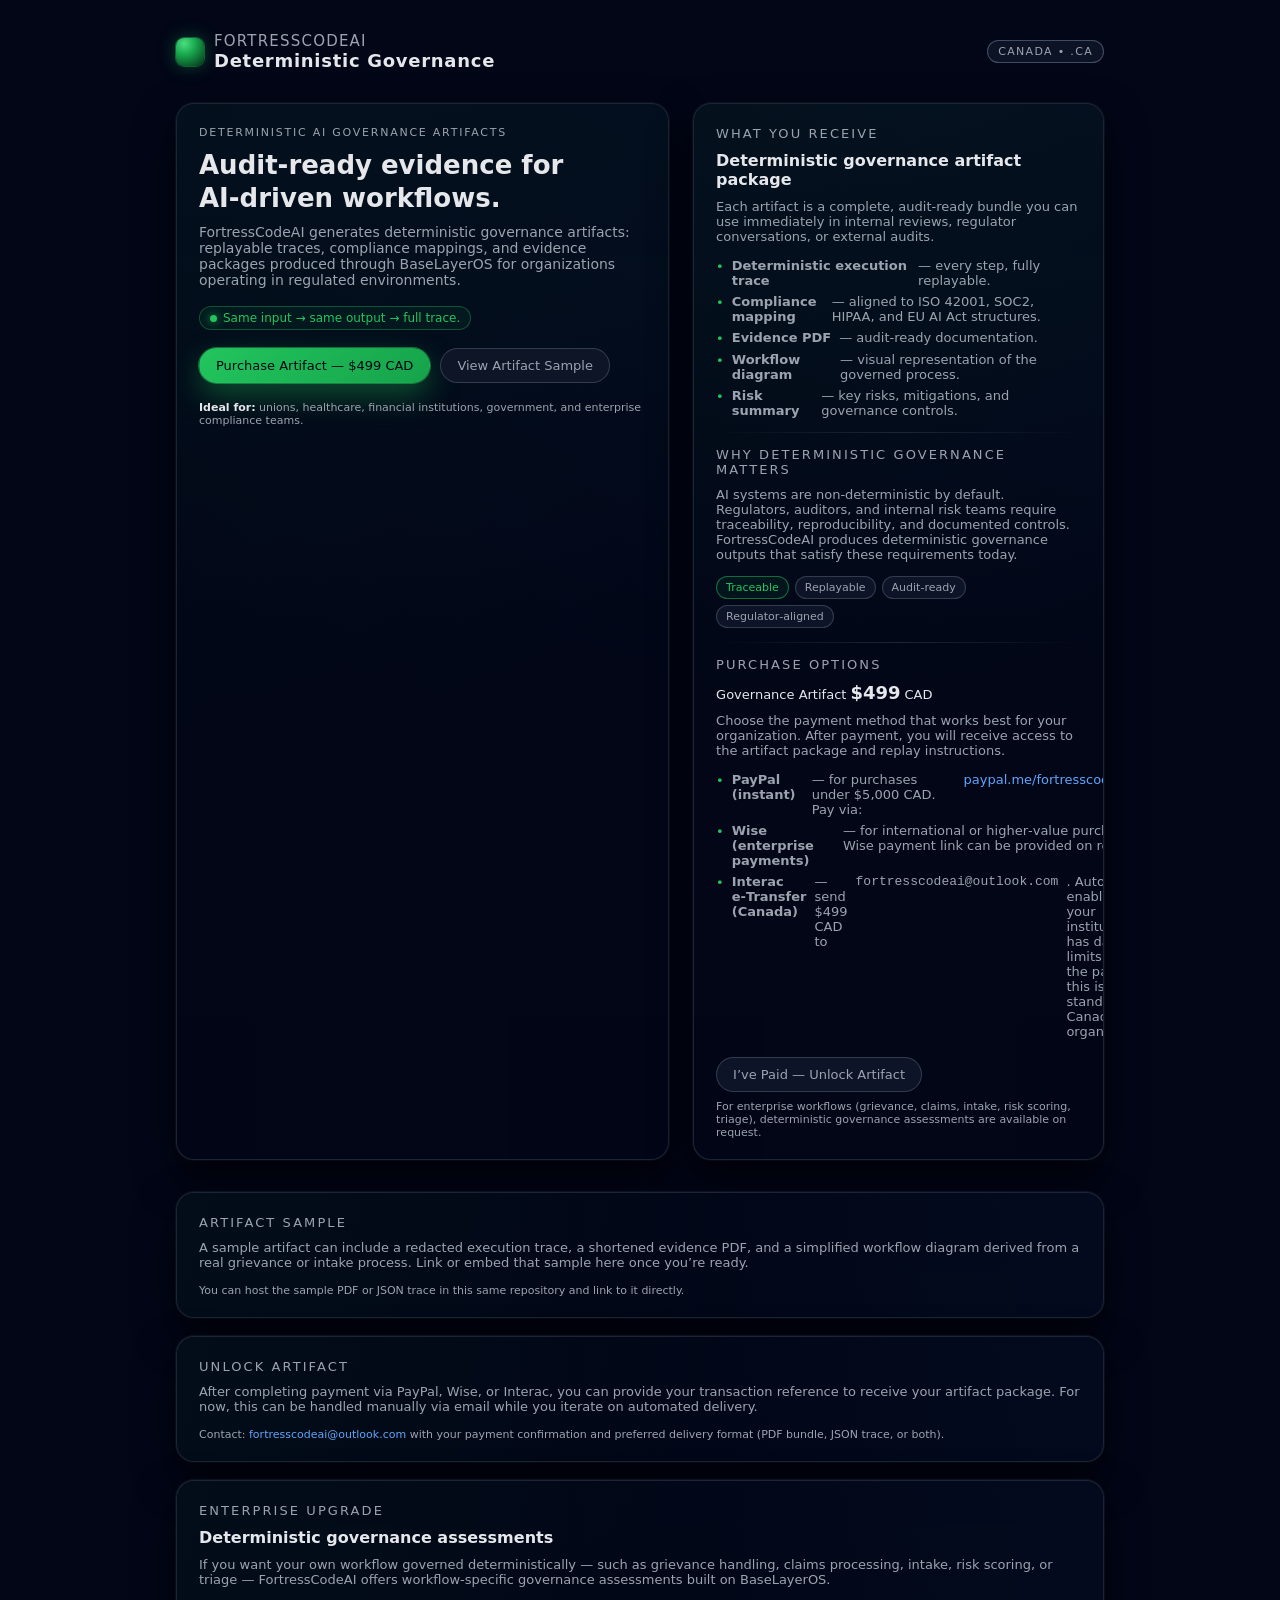
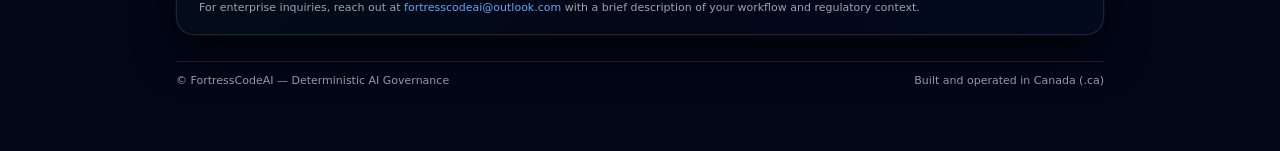
==== commit 68019c35: "Replaced and updated file" ====
--- a/index.html
+++ b/index.html
@@ -1,589 +1,549 @@
-,<!DOCTYPE html>
+<!doctype html>
 <html lang="en">
-<head>
-<meta charset="UTF-8">
-<meta name="viewport" content="width=device-width, initial-scale=1.0">
-<title>FortressCode AI — Compliance Marketplace</title>
-<link rel="preconnect" href="https://fonts.googleapis.com">
-<link href="https://fonts.googleapis.com/css2?family=IBM+Plex+Mono:wght@300;400;500&family=Playfair+Display:ital,opsz,wght@0,9..144,400;0,9..144,700;1,9..144,400&family=DM+Sans:opsz,wght@9..40,300;9..40,400;9..40,500&display=swap" rel="stylesheet">
-<style>
-*, *::before, *::after { box-sizing: border-box; margin: 0; padding: 0; }
-:root {
-  --void: #080b0f; --deep: #0d1117; --surface: #131920;
-  --border: #1e2932; --border-bright: #2a3a47;
-  --text: #c8d6e0; --text-dim: #5a7282; --text-bright: #e8f4ff;
-  --green: #00d97e; --green-dim: #00d97e22;
-  --amber: #f5a623; --amber-dim: #f5a62318;
-  --red: #e84040; --blue: #4a9eff; --blue-dim: #4a9eff15;
-  --purple: #c084fc; --purple-dim: #c084fc18;
-}
-html { font-size: 16px; scroll-behavior: smooth; }
-body { background: var(--void); color: var(--text); font-family: 'DM Sans', sans-serif; font-weight: 300; line-height: 1.6; overflow-x: hidden; }
-body::before { content: ''; position: fixed; inset: 0; background: repeating-linear-gradient(0deg, transparent, transparent 2px, rgba(0,0,0,0.03) 2px, rgba(0,0,0,0.03) 4px); pointer-events: none; z-index: 9999; }
-
-/* NAV */
-nav { position: fixed; top: 0; left: 0; right: 0; z-index: 100; background: rgba(8,11,15,0.92); backdrop-filter: blur(12px); border-bottom: 1px solid var(--border); padding: 0 2rem; height: 56px; display: flex; align-items: center; justify-content: space-between; }
-.nav-logo { display: flex; align-items: center; gap: 0.75rem; }
-.nav-shield { width: 28px; height: 28px; background: var(--green); clip-path: polygon(50% 0%, 100% 25%, 100% 75%, 50% 100%, 0% 75%, 0% 25%); flex-shrink: 0; }
-.nav-name { font-family: 'IBM Plex Mono', monospace; font-size: 0.82rem; font-weight: 500; letter-spacing: 0.08em; color: var(--text-bright); }
-.nav-name span { color: var(--green); }
-.nav-links { display: flex; align-items: center; gap: 2rem; list-style: none; }
-.nav-links a { font-family: 'IBM Plex Mono', monospace; font-size: 0.7rem; letter-spacing: 0.12em; text-transform: uppercase; color: var(--text-dim); text-decoration: none; transition: color 0.2s; }
-.nav-links a:hover { color: var(--green); }
-.nav-cta { font-family: 'IBM Plex Mono', monospace; font-size: 0.7rem; letter-spacing: 0.1em; text-transform: uppercase; color: var(--void); background: var(--green); padding: 0.4rem 1rem; text-decoration: none; font-weight: 500; transition: opacity 0.2s; }
-.nav-cta:hover { opacity: 0.85; }
-
-/* COUNTDOWN BANNER */
-.deadline-banner { background: linear-gradient(90deg, #1a0a0a, #200d0d); border-top: 1px solid #3a1010; border-bottom: 1px solid #3a1010; padding: 0.8rem 2rem; display: flex; align-items: center; justify-content: center; gap: 1rem; flex-wrap: wrap; margin-top: 56px; }
-.deadline-banner-text { font-family: 'IBM Plex Mono', monospace; font-size: 0.72rem; letter-spacing: 0.1em; text-transform: uppercase; color: var(--red); }
-.countdown-units { display: flex; gap: 1rem; align-items: center; }
-.countdown-unit { display: flex; flex-direction: column; align-items: center; }
-.countdown-num { font-family: 'Playfair Display', serif; font-size: 1.4rem; color: #ff6060; font-weight: 700; line-height: 1; min-width: 2ch; text-align: center; }
-.countdown-label { font-family: 'IBM Plex Mono', monospace; font-size: 0.55rem; letter-spacing: 0.12em; text-transform: uppercase; color: var(--red); opacity: 0.7; }
-.countdown-sep { font-family: 'IBM Plex Mono', monospace; font-size: 1.2rem; color: #ff6060; opacity: 0.5; margin-bottom: 0.8rem; }
-
-/* HERO */
-.hero { min-height: 100vh; display: flex; flex-direction: column; justify-content: center; padding: 4rem 2rem; position: relative; overflow: hidden; }
-.hero-grid { position: absolute; inset: 0; background-image: linear-gradient(rgba(0,217,126,0.04) 1px, transparent 1px), linear-gradient(90deg, rgba(0,217,126,0.04) 1px, transparent 1px); background-size: 48px 48px; mask-image: radial-gradient(ellipse 80% 60% at 50% 50%, black, transparent); }
-.hero-inner { max-width: 1100px; margin: 0 auto; width: 100%; position: relative; z-index: 1; }
-.hero-status { display: inline-flex; align-items: center; gap: 0.5rem; font-family: 'IBM Plex Mono', monospace; font-size: 0.68rem; letter-spacing: 0.14em; text-transform: uppercase; color: var(--green); border: 1px solid var(--green-dim); background: var(--green-dim); padding: 0.35rem 0.8rem; margin-bottom: 2.5rem; }
-.hero-status::before { content: ''; width: 6px; height: 6px; border-radius: 50%; background: var(--green); animation: pulse 2s infinite; }
-@keyframes pulse { 0%, 100% { opacity: 1; } 50% { opacity: 0.3; } }
-.hero-title { font-family: 'Playfair Display', serif; font-size: clamp(2.8rem, 6vw, 5.5rem); font-weight: 400; line-height: 1.05; letter-spacing: -0.02em; color: var(--text-bright); margin-bottom: 1.5rem; max-width: 820px; }
-.hero-title em { font-style: italic; color: var(--green); }
-.hero-title .dim { color: var(--text-dim); }
-.hero-sub { font-size: 1.05rem; color: var(--text-dim); max-width: 560px; margin-bottom: 3rem; line-height: 1.75; }
-.hero-actions { display: flex; gap: 1rem; flex-wrap: wrap; align-items: center; }
-.btn-primary { font-family: 'IBM Plex Mono', monospace; font-size: 0.78rem; letter-spacing: 0.1em; text-transform: uppercase; color: var(--void); background: var(--green); padding: 0.85rem 1.8rem; text-decoration: none; font-weight: 500; transition: all 0.2s; display: inline-flex; align-items: center; gap: 0.5rem; }
-.btn-primary:hover { background: #00f090; transform: translateY(-1px); }
-.btn-secondary { font-family: 'IBM Plex Mono', monospace; font-size: 0.78rem; letter-spacing: 0.1em; text-transform: uppercase; color: var(--text); background: transparent; border: 1px solid var(--border-bright); padding: 0.85rem 1.8rem; text-decoration: none; transition: all 0.2s; display: inline-flex; align-items: center; gap: 0.5rem; }
-.btn-secondary:hover { border-color: var(--green); color: var(--green); }
-.hero-stats { display: flex; gap: 3rem; margin-top: 4rem; padding-top: 2rem; border-top: 1px solid var(--border); flex-wrap: wrap; }
-.stat { display: flex; flex-direction: column; gap: 0.2rem; }
-.stat-value { font-family: 'Playfair Display', serif; font-size: 2rem; color: var(--text-bright); line-height: 1; }
-.stat-label { font-family: 'IBM Plex Mono', monospace; font-size: 0.65rem; letter-spacing: 0.14em; text-transform: uppercase; color: var(--text-dim); }
-
-/* SECTIONS */
-section { padding: 5rem 2rem; }
-.section-inner { max-width: 1100px; margin: 0 auto; }
-.section-label { font-family: 'IBM Plex Mono', monospace; font-size: 0.65rem; letter-spacing: 0.2em; text-transform: uppercase; color: var(--green); margin-bottom: 1rem; }
-.section-title { font-family: 'Playfair Display', serif; font-size: clamp(1.8rem, 3.5vw, 2.8rem); font-weight: 400; color: var(--text-bright); line-height: 1.15; margin-bottom: 1rem; }
-.section-sub { font-size: 0.95rem; color: var(--text-dim); max-width: 520px; line-height: 1.75; margin-bottom: 3rem; }
-
-/* TAB SWITCHER */
-.tab-switcher { display: flex; gap: 0; margin-bottom: 2.5rem; border: 1px solid var(--border); width: fit-content; }
-.tab-btn { font-family: 'IBM Plex Mono', monospace; font-size: 0.7rem; letter-spacing: 0.12em; text-transform: uppercase; padding: 0.7rem 1.4rem; border: none; background: transparent; color: var(--text-dim); cursor: pointer; transition: all 0.2s; border-right: 1px solid var(--border); }
-.tab-btn:last-child { border-right: none; }
-.tab-btn.active { background: var(--green); color: var(--void); font-weight: 500; }
-.tab-content { display: none; }
-.tab-content.active { display: block; }
-
-/* PACKS GRID */
-.packs-grid { display: grid; grid-template-columns: repeat(auto-fit, minmax(280px, 1fr)); gap: 1px; background: var(--border); border: 1px solid var(--border); }
-.pack-card { background: var(--deep); padding: 2rem; position: relative; transition: background 0.2s; cursor: pointer; }
-.pack-card:hover { background: var(--surface); }
-.pack-card.featured { background: linear-gradient(135deg, #0d1a12, #0d1117); }
-.pack-card.featured::before { content: 'MOST POPULAR'; position: absolute; top: 1rem; right: 1rem; font-family: 'IBM Plex Mono', monospace; font-size: 0.58rem; letter-spacing: 0.14em; color: var(--green); border: 1px solid var(--green-dim); padding: 0.2rem 0.5rem; background: var(--green-dim); }
-.pack-tag { font-family: 'IBM Plex Mono', monospace; font-size: 0.62rem; letter-spacing: 0.14em; text-transform: uppercase; margin-bottom: 1rem; display: inline-block; padding: 0.2rem 0.6rem; }
-.pack-tag.eu { color: var(--blue); background: var(--blue-dim); }
-.pack-tag.deterministic { color: var(--green); background: var(--green-dim); }
-.pack-tag.enterprise { color: var(--amber); background: var(--amber-dim); }
-.pack-tag.lifecycle { color: var(--purple); background: var(--purple-dim); }
-.pack-tag.governance { color: var(--amber); background: var(--amber-dim); }
-.pack-name { font-family: 'Playfair Display', serif; font-size: 1.3rem; font-weight: 400; color: var(--text-bright); margin-bottom: 0.6rem; line-height: 1.2; }
-.pack-desc { font-size: 0.85rem; color: var(--text-dim); line-height: 1.65; margin-bottom: 1.5rem; }
-.pack-articles { display: flex; flex-wrap: wrap; gap: 0.4rem; margin-bottom: 1rem; }
-.pack-article { font-family: 'IBM Plex Mono', monospace; font-size: 0.6rem; letter-spacing: 0.08em; color: var(--text-dim); border: 1px solid var(--border-bright); padding: 0.2rem 0.5rem; }
-.pack-deliverable { font-family: 'IBM Plex Mono', monospace; font-size: 0.65rem; color: var(--green); letter-spacing: 0.06em; margin-bottom: 1rem; padding: 0.4rem 0.6rem; border-left: 2px solid var(--green); background: var(--green-dim); }
-.pack-trigger { font-size: 0.78rem; color: var(--text-dim); margin-bottom: 1.2rem; }
-.pack-trigger span { color: var(--amber); }
-.pack-price { display: flex; align-items: baseline; gap: 0.3rem; margin-bottom: 1.2rem; }
-.pack-price-value { font-family: 'Playfair Display', serif; font-size: 1.8rem; color: var(--text-bright); }
-.pack-price-period { font-family: 'IBM Plex Mono', monospace; font-size: 0.65rem; color: var(--text-dim); letter-spacing: 0.06em; }
-.pack-cta { display: block; text-align: center; font-family: 'IBM Plex Mono', monospace; font-size: 0.7rem; letter-spacing: 0.1em; text-transform: uppercase; padding: 0.7rem; text-decoration: none; transition: all 0.2s; border: 1px solid var(--border-bright); color: var(--text); }
-.pack-cta:hover { border-color: var(--green); color: var(--green); background: var(--green-dim); }
-.pack-card.featured .pack-cta { background: var(--green); color: var(--void); border-color: var(--green); font-weight: 500; }
-.pack-card.featured .pack-cta:hover { background: #00f090; }
-
-/* FREE TIER */
-.free-tier { border: 1px solid var(--border-bright); background: var(--deep); padding: 2rem; margin-bottom: 2rem; display: flex; align-items: center; justify-content: space-between; flex-wrap: wrap; gap: 1.5rem; }
-.free-tier-badge { font-family: 'IBM Plex Mono', monospace; font-size: 0.65rem; letter-spacing: 0.14em; text-transform: uppercase; color: var(--green); border: 1px solid var(--green-dim); background: var(--green-dim); padding: 0.3rem 0.7rem; display: inline-block; margin-bottom: 0.8rem; }
-.free-tier h3 { font-family: 'Playfair Display', serif; font-size: 1.3rem; font-weight: 400; color: var(--text-bright); margin-bottom: 0.4rem; }
-.free-tier p { font-size: 0.85rem; color: var(--text-dim); max-width: 480px; line-height: 1.6; }
-
-/* HOW IT WORKS */
-.how-section { background: var(--deep); border-top: 1px solid var(--border); border-bottom: 1px solid var(--border); }
-.how-grid { display: grid; grid-template-columns: repeat(auto-fit, minmax(220px, 1fr)); gap: 0; margin-top: 3rem; border: 1px solid var(--border); }
-.how-step { padding: 2rem; border-right: 1px solid var(--border); position: relative; }
-.how-step:last-child { border-right: none; }
-.how-num { font-family: 'Playfair Display', serif; font-size: 3.5rem; color: var(--border-bright); line-height: 1; margin-bottom: 1rem; font-style: italic; }
-.how-title { font-family: 'IBM Plex Mono', monospace; font-size: 0.75rem; letter-spacing: 0.1em; text-transform: uppercase; color: var(--text-bright); margin-bottom: 0.6rem; }
-.how-desc { font-size: 0.85rem; color: var(--text-dim); line-height: 1.65; }
-
-/* TERMINAL */
-.terminal { background: #050709; border: 1px solid var(--border); padding: 1.5rem; font-family: 'IBM Plex Mono', monospace; font-size: 0.75rem; line-height: 1.8; margin-top: 2rem; overflow-x: auto; }
-.terminal-line { display: block; }
-.t-dim { color: var(--text-dim); } .t-green { color: var(--green); } .t-blue { color: var(--blue); } .t-amber { color: var(--amber); } .t-bright { color: var(--text-bright); }
-
-/* BUILDER */
-.builder-section { position: relative; overflow: hidden; }
-.builder-card { border: 1px solid var(--border-bright); background: var(--deep); padding: 3rem; position: relative; max-width: 800px; }
-.builder-card::before { content: ''; position: absolute; top: 0; left: 0; width: 3px; height: 100%; background: linear-gradient(180deg, var(--green), transparent); }
-.builder-split { display: grid; grid-template-columns: 1fr 1fr; gap: 3rem; margin-top: 1.5rem; }
-.builder-tier { padding: 1.5rem; border: 1px solid var(--border); background: var(--surface); }
-.builder-tier-name { font-family: 'IBM Plex Mono', monospace; font-size: 0.65rem; letter-spacing: 0.16em; text-transform: uppercase; color: var(--text-dim); margin-bottom: 0.8rem; }
-.builder-tier-pct { font-family: 'Playfair Display', serif; font-size: 3rem; color: var(--green); line-height: 1; margin-bottom: 0.4rem; }
-.builder-tier-desc { font-size: 0.82rem; color: var(--text-dim); line-height: 1.6; }
-.req-item { display: flex; align-items: flex-start; gap: 0.75rem; margin-bottom: 0.75rem; font-size: 0.85rem; color: var(--text-dim); }
-.req-check { color: var(--green); font-family: 'IBM Plex Mono', monospace; font-size: 0.75rem; margin-top: 0.1rem; flex-shrink: 0; }
-
-/* SUBSTRATE */
-.substrate-section { background: var(--surface); border-top: 1px solid var(--border); border-bottom: 1px solid var(--border); }
-.substrate-inner { display: flex; align-items: center; justify-content: space-between; gap: 3rem; flex-wrap: wrap; }
-.substrate-badges { display: flex; flex-direction: column; gap: 0.5rem; flex-shrink: 0; }
-.substrate-badge { display: flex; align-items: center; gap: 0.6rem; font-family: 'IBM Plex Mono', monospace; font-size: 0.68rem; letter-spacing: 0.1em; color: var(--text-dim); border: 1px solid var(--border); padding: 0.5rem 0.9rem; background: var(--deep); }
-.substrate-badge-dot { width: 6px; height: 6px; border-radius: 50%; background: var(--green); flex-shrink: 0; }
-
-/* FOOTER */
-footer { background: var(--void); border-top: 1px solid var(--border); padding: 3rem 2rem; }
-.footer-inner { max-width: 1100px; margin: 0 auto; display: flex; justify-content: space-between; align-items: flex-start; gap: 3rem; flex-wrap: wrap; }
-.footer-links-col h4 { font-family: 'IBM Plex Mono', monospace; font-size: 0.65rem; letter-spacing: 0.16em; text-transform: uppercase; color: var(--text-dim); margin-bottom: 1rem; }
-.footer-links-col a { display: block; font-size: 0.85rem; color: var(--text-dim); text-decoration: none; margin-bottom: 0.5rem; transition: color 0.2s; }
-.footer-links-col a:hover { color: var(--green); }
-.footer-bottom { max-width: 1100px; margin: 2rem auto 0; padding-top: 1.5rem; border-top: 1px solid var(--border); display: flex; justify-content: space-between; align-items: center; flex-wrap: wrap; gap: 1rem; }
-.footer-bottom p { font-family: 'IBM Plex Mono', monospace; font-size: 0.65rem; letter-spacing: 0.08em; color: var(--text-dim); }
-
-@keyframes fadeUp { from { opacity: 0; transform: translateY(20px); } to { opacity: 1; transform: translateY(0); } }
-.hero-status { animation: fadeUp 0.6s ease forwards; }
-.hero-title { animation: fadeUp 0.6s 0.1s ease both; }
-.hero-sub { animation: fadeUp 0.6s 0.2s ease both; }
-.hero-actions { animation: fadeUp 0.6s 0.3s ease both; }
-.hero-stats { animation: fadeUp 0.6s 0.4s ease both; }
-
-@media (max-width: 768px) {
-  .nav-links { display: none; }
-  .how-grid { grid-template-columns: 1fr; }
-  .how-step { border-right: none; border-bottom: 1px solid var(--border); }
-  .how-step:last-child { border-bottom: none; }
-  .builder-split { grid-template-columns: 1fr; gap: 1rem; }
-  .substrate-inner { flex-direction: column; }
-  .tab-switcher { flex-wrap: wrap; }
-  .free-tier { flex-direction: column; }
-}
-</style>
-</head>
-<body>
-
-<nav>
-  <div class="nav-logo">
-    <div class="nav-shield"></div>
-    <span class="nav-name">FortressCode <span>AI</span></span>
-  </div>
-  <ul class="nav-links">
-    <li><a href="#packs">Packs</a></li>
-    <li><a href="#governance">Governance Modules</a></li>
-    <li><a href="#how">How It Works</a></li>
-    <li><a href="#builders">Build With Us</a></li>
-    <li><a href="https://github.com/FortressCodeAI/BaseLayerOS" target="_blank">GitHub</a></li>
-  </ul>
-  <a href="#packs" class="nav-cta">Browse Packs</a>
-</nav>
-
-<div class="deadline-banner">
-  <span class="deadline-banner-text">⚑ EU AI Act full enforcement —</span>
-  <div class="countdown-units">
-    <div class="countdown-unit">
-      <span class="countdown-num" id="cd-days">--</span>
-      <span class="countdown-label">Days</span>
+  <head>
+    <meta charset="UTF-8" />
+    <title>FortressCodeAI — Deterministic Governance Artifacts</title>
+    <meta name="viewport" content="width=device-width, initial-scale=1" />
+    <style>
+      :root {
+        --bg: #05070b;
+        --surface: #0d1117;
+        --surface-soft: #111827;
+        --accent: #22c55e;
+        --accent-soft: rgba(34, 197, 94, 0.12);
+        --accent-strong: #16a34a;
+        --text: #e5e7eb;
+        --text-dim: #9ca3af;
+        --border: #1f2933;
+        --danger: #f97373;
+        --link: #60a5fa;
+        --font-sans: system-ui, -apple-system, BlinkMacSystemFont, "SF Pro Text",
+          "Segoe UI", sans-serif;
+        --radius: 10px;
+      }
+
+      * {
+        box-sizing: border-box;
+        margin: 0;
+        padding: 0;
+      }
+
+      body {
+        font-family: var(--font-sans);
+        background: radial-gradient(circle at top, #020617 0, #020617 40%, #020617 100%);
+        color: var(--text);
+        min-height: 100vh;
+      }
+
+      .page {
+        max-width: 960px;
+        margin: 0 auto;
+        padding: 32px 16px 64px;
+      }
+
+      header {
+        display: flex;
+        align-items: center;
+        justify-content: space-between;
+        margin-bottom: 32px;
+      }
+
+      .brand {
+        display: flex;
+        align-items: center;
+        gap: 10px;
+      }
+
+      .brand-mark {
+        width: 28px;
+        height: 28px;
+        border-radius: 8px;
+        background: radial-gradient(circle at 30% 20%, #4ade80, #16a34a 40%, #052e16 100%);
+        box-shadow: 0 0 0 1px rgba(34, 197, 94, 0.4),
+          0 0 18px rgba(34, 197, 94, 0.35);
+      }
+
+      .brand-text {
+        display: flex;
+        flex-direction: column;
+      }
+
+      .brand-text span:first-child {
+        font-size: 15px;
+        letter-spacing: 0.08em;
+        text-transform: uppercase;
+        color: var(--text-dim);
+      }
+
+      .brand-text span:last-child {
+        font-size: 18px;
+        font-weight: 600;
+        letter-spacing: 0.04em;
+      }
+
+      .badge {
+        font-size: 11px;
+        text-transform: uppercase;
+        letter-spacing: 0.12em;
+        padding: 4px 10px;
+        border-radius: 999px;
+        border: 1px solid rgba(148, 163, 184, 0.4);
+        color: var(--text-dim);
+        background: rgba(15, 23, 42, 0.8);
+      }
+
+      main {
+        display: grid;
+        grid-template-columns: minmax(0, 3fr) minmax(0, 2.5fr);
+        gap: 24px;
+      }
+
+      @media (max-width: 840px) {
+        main {
+          grid-template-columns: minmax(0, 1fr);
+        }
+      }
+
+      .card {
+        background: radial-gradient(circle at top left, #020617, #020617 40%, #020617 100%);
+        border-radius: 18px;
+        border: 1px solid rgba(31, 41, 55, 0.9);
+        box-shadow:
+          0 18px 40px rgba(0, 0, 0, 0.7),
+          0 0 0 1px rgba(15, 23, 42, 0.9);
+        padding: 22px 22px 20px;
+        position: relative;
+        overflow: hidden;
+      }
+
+      .card::before {
+        content: "";
+        position: absolute;
+        inset: -40%;
+        background:
+          radial-gradient(circle at 0 0, rgba(34, 197, 94, 0.08), transparent 55%),
+          radial-gradient(circle at 100% 0, rgba(56, 189, 248, 0.06), transparent 55%);
+        opacity: 0.9;
+        pointer-events: none;
+      }
+
+      .card-inner {
+        position: relative;
+        z-index: 1;
+      }
+
+      .hero-eyebrow {
+        font-size: 11px;
+        text-transform: uppercase;
+        letter-spacing: 0.16em;
+        color: var(--text-dim);
+        margin-bottom: 10px;
+      }
+
+      h1 {
+        font-size: 26px;
+        line-height: 1.25;
+        margin-bottom: 10px;
+      }
+
+      .hero-subtitle {
+        font-size: 14px;
+        color: var(--text-dim);
+        max-width: 520px;
+        margin-bottom: 18px;
+      }
+
+      .hero-highlight {
+        display: inline-flex;
+        align-items: center;
+        gap: 6px;
+        font-size: 12px;
+        color: var(--accent);
+        background: rgba(22, 163, 74, 0.08);
+        border-radius: 999px;
+        padding: 4px 10px;
+        border: 1px solid rgba(34, 197, 94, 0.35);
+        margin-bottom: 18px;
+      }
+
+      .hero-highlight-dot {
+        width: 7px;
+        height: 7px;
+        border-radius: 999px;
+        background: var(--accent);
+        box-shadow: 0 0 10px rgba(34, 197, 94, 0.9);
+      }
+
+      .hero-actions {
+        display: flex;
+        flex-wrap: wrap;
+        gap: 10px;
+        margin-bottom: 18px;
+      }
+
+      .btn {
+        display: inline-flex;
+        align-items: center;
+        justify-content: center;
+        gap: 6px;
+        padding: 9px 16px;
+        border-radius: 999px;
+        font-size: 13px;
+        font-weight: 500;
+        text-decoration: none;
+        cursor: pointer;
+        border: 1px solid transparent;
+        transition: background 0.15s ease, border-color 0.15s ease, transform 0.1s ease;
+        white-space: nowrap;
+      }
+
+      .btn-primary {
+        background: linear-gradient(135deg, var(--accent), var(--accent-strong));
+        color: #020617;
+        box-shadow:
+          0 0 0 1px rgba(34, 197, 94, 0.5),
+          0 12px 30px rgba(22, 163, 74, 0.45);
+      }
+
+      .btn-primary:hover {
+        transform: translateY(-1px);
+        box-shadow:
+          0 0 0 1px rgba(34, 197, 94, 0.7),
+          0 16px 40px rgba(22, 163, 74, 0.6);
+      }
+
+      .btn-ghost {
+        background: rgba(15, 23, 42, 0.9);
+        color: var(--text-dim);
+        border-color: rgba(55, 65, 81, 0.9);
+      }
+
+      .btn-ghost:hover {
+        border-color: rgba(148, 163, 184, 0.9);
+        background: rgba(15, 23, 42, 1);
+      }
+
+      .hero-footnote {
+        font-size: 11px;
+        color: var(--text-dim);
+      }
+
+      .hero-footnote strong {
+        font-weight: 600;
+        color: var(--text);
+      }
+
+      .section-title {
+        font-size: 13px;
+        text-transform: uppercase;
+        letter-spacing: 0.16em;
+        color: var(--text-dim);
+        margin-bottom: 10px;
+      }
+
+      .section-heading {
+        font-size: 16px;
+        margin-bottom: 10px;
+      }
+
+      .section-body {
+        font-size: 13px;
+        color: var(--text-dim);
+        margin-bottom: 14px;
+      }
+
+      .pill-list {
+        display: flex;
+        flex-wrap: wrap;
+        gap: 6px;
+        margin-bottom: 14px;
+      }
+
+      .pill {
+        font-size: 11px;
+        padding: 4px 9px;
+        border-radius: 999px;
+        border: 1px solid rgba(55, 65, 81, 0.9);
+        background: rgba(15, 23, 42, 0.9);
+        color: var(--text-dim);
+      }
+
+      .pill-strong {
+        border-color: rgba(34, 197, 94, 0.5);
+        color: var(--accent);
+        background: rgba(22, 163, 74, 0.08);
+      }
+
+      .list {
+        list-style: none;
+        display: grid;
+        gap: 6px;
+        margin-bottom: 14px;
+      }
+
+      .list li {
+        font-size: 13px;
+        color: var(--text-dim);
+        display: flex;
+        gap: 8px;
+      }
+
+      .list li::before {
+        content: "•";
+        color: var(--accent);
+        margin-top: 1px;
+      }
+
+      .divider {
+        height: 1px;
+        border-radius: 999px;
+        background: linear-gradient(
+          90deg,
+          transparent,
+          rgba(31, 41, 55, 0.9),
+          transparent
+        );
+        margin: 14px 0;
+      }
+
+      .pricing-tag {
+        display: inline-flex;
+        align-items: baseline;
+        gap: 4px;
+        font-size: 13px;
+        margin-bottom: 10px;
+      }
+
+      .pricing-tag strong {
+        font-size: 18px;
+      }
+
+      .note {
+        font-size: 11px;
+        color: var(--text-dim);
+      }
+
+      footer {
+        margin-top: 26px;
+        font-size: 11px;
+        color: var(--text-dim);
+        display: flex;
+        flex-wrap: wrap;
+        gap: 8px;
+        justify-content: space-between;
+        border-top: 1px solid rgba(31, 41, 55, 0.9);
+        padding-top: 12px;
+      }
+
+      a.text-link {
+        color: var(--link);
+        text-decoration: none;
+      }
+
+      a.text-link:hover {
+        text-decoration: underline;
+      }
+    </style>
+  </head>
+  <body>
+    <div class="page">
+      <header>
+        <div class="brand">
+          <div class="brand-mark"></div>
+          <div class="brand-text">
+            <span>FortressCodeAI</span>
+            <span>Deterministic Governance</span>
+          </div>
+        </div>
+        <div class="badge">Canada • .ca</div>
+      </header>
+
+      <main>
+        <!-- Left: Hero / Core pitch -->
+        <section class="card">
+          <div class="card-inner">
+            <div class="hero-eyebrow">Deterministic AI Governance Artifacts</div>
+            <h1>Audit‑ready evidence for AI‑driven workflows.</h1>
+            <p class="hero-subtitle">
+              FortressCodeAI generates deterministic governance artifacts: replayable traces,
+              compliance mappings, and evidence packages produced through BaseLayerOS for
+              organizations operating in regulated environments.
+            </p>
+
+            <div class="hero-highlight">
+              <span class="hero-highlight-dot"></span>
+              <span>Same input → same output → full trace.</span>
+            </div>
+
+            <div class="hero-actions">
+              <a
+                href="https://paypal.me/fortresscodeai/499"
+                class="btn btn-primary"
+                target="_blank"
+                rel="noopener"
+              >
+                Purchase Artifact — $499 CAD
+              </a>
+              <a href="#sample" class="btn btn-ghost">View Artifact Sample</a>
+            </div>
+
+            <p class="hero-footnote">
+              <strong>Ideal for:</strong> unions, healthcare, financial institutions, government,
+              and enterprise compliance teams.
+            </p>
+          </div>
+        </section>
+
+        <!-- Right: What / Why / Payment -->
+        <section class="card">
+          <div class="card-inner">
+            <div class="section-title">What you receive</div>
+            <h2 class="section-heading">Deterministic governance artifact package</h2>
+            <p class="section-body">
+              Each artifact is a complete, audit‑ready bundle you can use immediately in internal
+              reviews, regulator conversations, or external audits.
+            </p>
+
+            <ul class="list">
+              <li><strong>Deterministic execution trace</strong> — every step, fully replayable.</li>
+              <li>
+                <strong>Compliance mapping</strong> — aligned to ISO 42001, SOC2, HIPAA, and EU AI
+                Act structures.
+              </li>
+              <li><strong>Evidence PDF</strong> — audit‑ready documentation.</li>
+              <li><strong>Workflow diagram</strong> — visual representation of the governed process.</li>
+              <li><strong>Risk summary</strong> — key risks, mitigations, and governance controls.</li>
+            </ul>
+
+            <div class="divider"></div>
+
+            <div class="section-title">Why deterministic governance matters</div>
+            <p class="section-body">
+              AI systems are non‑deterministic by default. Regulators, auditors, and internal risk
+              teams require traceability, reproducibility, and documented controls. FortressCodeAI
+              produces deterministic governance outputs that satisfy these requirements today.
+            </p>
+
+            <div class="pill-list">
+              <span class="pill pill-strong">Traceable</span>
+              <span class="pill">Replayable</span>
+              <span class="pill">Audit‑ready</span>
+              <span class="pill">Regulator‑aligned</span>
+            </div>
+
+            <div class="divider"></div>
+
+            <div class="section-title">Purchase options</div>
+            <p class="pricing-tag">
+              <span>Governance Artifact</span>
+              <strong>$499</strong>
+              <span>CAD</span>
+            </p>
+
+            <p class="section-body">
+              Choose the payment method that works best for your organization. After payment, you
+              will receive access to the artifact package and replay instructions.
+            </p>
+
+            <ul class="list">
+              <li>
+                <strong>PayPal (instant)</strong> — for purchases under $5,000 CAD.<br />
+                Pay via:
+                <a
+                  href="https://paypal.me/fortresscodeai/499"
+                  class="text-link"
+                  target="_blank"
+                  rel="noopener"
+                  >paypal.me/fortresscodeai/499</a
+                >
+              </li>
+              <li>
+                <strong>Wise (enterprise payments)</strong> — for international or higher‑value
+                purchases. A Wise payment link can be provided on request.
+              </li>
+              <li>
+                <strong>Interac e‑Transfer (Canada)</strong> — send $499 CAD to
+                <code>fortresscodeai@outlook.com</code>. Autodeposit enabled. If your institution
+                has daily limits, split the payment; this is standard for Canadian organizations.
+              </li>
+            </ul>
+
+            <a href="#unlock" class="btn btn-ghost" style="margin-top: 4px;">
+              I’ve Paid — Unlock Artifact
+            </a>
+
+            <p class="note" style="margin-top: 8px;">
+              For enterprise workflows (grievance, claims, intake, risk scoring, triage), deterministic
+              governance assessments are available on request.
+            </p>
+          </div>
+        </section>
+      </main>
+
+      <!-- Sample / Unlock / Enterprise sections (anchors only for now) -->
+      <section id="sample" style="margin-top: 32px;">
+        <div class="card">
+          <div class="card-inner">
+            <div class="section-title">Artifact sample</div>
+            <p class="section-body">
+              A sample artifact can include a redacted execution trace, a shortened evidence PDF, and
+              a simplified workflow diagram derived from a real grievance or intake process. Link or
+              embed that sample here once you’re ready.
+            </p>
+            <p class="note">
+              You can host the sample PDF or JSON trace in this same repository and link to it
+              directly.
+            </p>
+          </div>
+        </div>
+      </section>
+
+      <section id="unlock" style="margin-top: 18px;">
+        <div class="card">
+          <div class="card-inner">
+            <div class="section-title">Unlock artifact</div>
+            <p class="section-body">
+              After completing payment via PayPal, Wise, or Interac, you can provide your transaction
+              reference to receive your artifact package. For now, this can be handled manually via
+              email while you iterate on automated delivery.
+            </p>
+            <p class="note">
+              Contact:
+              <a href="mailto:fortresscodeai@outlook.com" class="text-link"
+                >fortresscodeai@outlook.com</a
+              >
+              with your payment confirmation and preferred delivery format (PDF bundle, JSON trace,
+              or both).
+            </p>
+          </div>
+        </div>
+      </section>
+
+      <section style="margin-top: 18px;">
+        <div class="card">
+          <div class="card-inner">
+            <div class="section-title">Enterprise upgrade</div>
+            <h2 class="section-heading">Deterministic governance assessments</h2>
+            <p class="section-body">
+              If you want your own workflow governed deterministically — such as grievance handling,
+              claims processing, intake, risk scoring, or triage — FortressCodeAI offers
+              workflow‑specific governance assessments built on BaseLayerOS.
+            </p>
+            <p class="note">
+              For enterprise inquiries, reach out at
+              <a href="mailto:fortresscodeai@outlook.com" class="text-link"
+                >fortresscodeai@outlook.com</a
+              >
+              with a brief description of your workflow and regulatory context.
+            </p>
+          </div>
+        </div>
+      </section>
+
+      <footer>
+        <span>© FortressCodeAI — Deterministic AI Governance</span>
+        <span>Built and operated in Canada (.ca)</span>
+      </footer>
     </div>
-    <span class="countdown-sep">:</span>
-    <div class="countdown-unit">
-      <span class="countdown-num" id="cd-hours">--</span>
-      <span class="countdown-label">Hours</span>
-    </div>
-    <span class="countdown-sep">:</span>
-    <div class="countdown-unit">
-      <span class="countdown-num" id="cd-mins">--</span>
-      <span class="countdown-label">Mins</span>
-    </div>
-    <span class="countdown-sep">:</span>
-    <div class="countdown-unit">
-      <span class="countdown-num" id="cd-secs">--</span>
-      <span class="countdown-label">Secs</span>
-    </div>
-  </div>
-  <span class="deadline-banner-text">— August 2, 2026</span>
-</div>
-
-<section class="hero">
-  <div class="hero-grid"></div>
-  <div class="hero-inner">
-    <div class="hero-status">Marketplace Live — Verified Deterministic Infrastructure</div>
-    <h1 class="hero-title">
-      Governed AI compliance<br>
-      <em>that actually runs.</em><br>
-      <span class="dim">Not just documented.</span>
-    </h1>
-    <p class="hero-sub">Every pack in this marketplace is built on BaseLayerOS — an open-source deterministic execution substrate. Compliance properties are enforced structurally at runtime, not claimed on paper.</p>
-    <div class="hero-actions">
-      <a href="#packs" class="btn-primary">→ Browse Compliance Packs</a>
-      <a href="https://github.com/FortressCodeAI/BaseLayerOS" target="_blank" class="btn-secondary">↗ Inspect the Substrate</a>
-    </div>
-    <div class="hero-stats">
-      <div class="stat"><span class="stat-value">4</span><span class="stat-label">Automated Packs</span></div>
-      <div class="stat"><span class="stat-value">6</span><span class="stat-label">Governance Modules</span></div>
-      <div class="stat"><span class="stat-value">Art. 9–15</span><span class="stat-label">EU AI Act Coverage</span></div>
-      <div class="stat"><span class="stat-value">Open</span><span class="stat-label">Source Substrate</span></div>
-    </div>
-  </div>
-</section>
-
-<section id="packs">
-  <div class="section-inner">
-    <div class="section-label">Marketplace</div>
-    <h2 class="section-title">Choose your governance layer</h2>
-    <p class="section-sub">Two categories. Automated modules that run inside the substrate. Governance modules that deliver fixed-scope compliance artifacts — both substrate-logged, both audit-ready.</p>
-
-    <div class="tab-switcher">
-      <button class="tab-btn active" onclick="switchTab('automated')">Automated Packs</button>
-      <button class="tab-btn" onclick="switchTab('governance')">Governance Modules</button>
-    </div>
-
-    <!-- AUTOMATED PACKS -->
-    <div class="tab-content active" id="tab-automated">
-
-      <div class="free-tier">
-        <div>
-          <div class="free-tier-badge">Free — Start Here</div>
-          <h3>Architecture Compliance Snapshot</h3>
-          <p>One-time automated assessment. Runs against your existing AI architecture and produces a gap report showing exactly where you fail EU AI Act requirements and how BaseLayerOS fixes each gap. No commitment. Substrate-logged.</p>
-        </div>
-        <a href="mailto:fortresscodeai@outlook.com?subject=Free Compliance Snapshot" class="btn-primary">→ Get Free Snapshot</a>
-      </div>
-
-      <div class="packs-grid">
-        <div class="pack-card">
-          <span class="pack-tag eu">EU AI Act</span>
-          <div class="pack-name">AI Act Conformity Assessment</div>
-          <p class="pack-desc">Complete conformity assessment for high-risk AI systems. Generates Annex IV documentation automatically from your execution trace. Audit-ready before the August 2026 deadline.</p>
-          <div class="pack-articles">
-            <span class="pack-article">Art. 9 — Risk Mgmt</span>
-            <span class="pack-article">Art. 10 — Data Gov</span>
-            <span class="pack-article">Art. 11 — Tech Docs</span>
-            <span class="pack-article">Art. 43 — Conformity</span>
-          </div>
-          <div class="pack-deliverable">Substrate-logged conformity artifact — immutable, replayable, audit-ready</div>
-          <div class="pack-trigger">Trigger: <span>Regulatory deadline or audit request</span></div>
-          <div class="pack-price"><span class="pack-price-value">110000 GIUs</span><span class="pack-price-period">/ month</span></div>
-          <a href="mailto:fortresscodeai@outlook.com?subject=AI Act Conformity Assessment Pack" class="pack-cta">Request Access →</a>
-        </div>
-
-        <div class="pack-card featured">
-          <span class="pack-tag deterministic">Deterministic</span>
-          <div class="pack-name">Decision Provenance Pack</div>
-          <p class="pack-desc">Full deterministic decision provenance. Every action logged, every state transition replayable. Any regulator can ask you to reconstruct any decision — you can answer exactly.</p>
-          <div class="pack-articles">
-            <span class="pack-article">Art. 12 — Logging</span>
-            <span class="pack-article">Art. 14 — Oversight</span>
-            <span class="pack-article">Art. 15 — Robustness</span>
-            <span class="pack-article">Replay Engine</span>
-          </div>
-          <div class="pack-deliverable">Substrate-logged decision trace — same input, same output, provable 100/100</div>
-          <div class="pack-trigger">Trigger: <span>Every governed action — continuous</span></div>
-          <div class="pack-price"><span class="pack-price-value">480000 GIUs</span><span class="pack-price-period">/ month</span></div>
-          <a href="mailto:fortresscodeai@outlook.com?subject=Decision Provenance Pack" class="pack-cta">Request Access →</a>
-        </div>
-
-        <div class="pack-card">
-          <span class="pack-tag enterprise">Enterprise</span>
-          <div class="pack-name">Enterprise Change Control</div>
-          <p class="pack-desc">Governed architecture evolution. Every change to your AI system planned, reviewed, and executed under deterministic constraints — auditable end to end. The substrate governs its own evolution.</p>
-          <div class="pack-articles">
-            <span class="pack-article">Art. 9 — Lifecycle</span>
-            <span class="pack-article">Art. 11 — Change Log</span>
-            <span class="pack-article">Evolution Agent</span>
-            <span class="pack-article">Constraint Engine</span>
-          </div>
-          <div class="pack-deliverable">Substrate-logged change envelope — every architectural decision recorded</div>
-          <div class="pack-trigger">Trigger: <span>Any architecture change or model update</span></div>
-          <div class="pack-price"><span class="pack-price-value">480000 GIUs</span><span class="pack-price-period">/ month</span></div>
-          <a href="mailto:fortresscodeai@outlook.com?subject=Enterprise Change Control Pack" class="pack-cta">Request Access →</a>
-        </div>
-
-        <div class="pack-card">
-          <span class="pack-tag lifecycle">Lifecycle</span>
-          <div class="pack-name">Model Lifecycle Governance</div>
-          <p class="pack-desc">End-to-end model lifecycle management within the substrate. From deployment through modification, retraining, and retirement — every phase governed, logged, and audit-ready.</p>
-          <div class="pack-articles">
-            <span class="pack-article">Art. 9 — Risk Mgmt</span>
-            <span class="pack-article">Art. 72 — Post-Market</span>
-            <span class="pack-article">GIU Metering</span>
-            <span class="pack-article">Lifecycle Audit</span>
-          </div>
-          <div class="pack-deliverable">Substrate-logged lifecycle record — full model history, immutable</div>
-          <div class="pack-trigger">Trigger: <span>Model deployment, update, or retirement event</span></div>
-          <div class="pack-price"><span class="pack-price-value">GIUs 480000</span><span class="pack-price-period">/ month</span></div>
-          <a href="mailto:fortresscodeai@outlook.com?subject=Model Lifecycle Governance Pack" class="pack-cta">Request Access →</a>
-        </div>
-      </div>
-      <p style="font-family:'IBM Plex Mono',monospace;font-size:0.68rem;color:var(--text-dim);letter-spacing:0.08em;margin-top:1rem;">All prices in CAD. Annual prepay available at 20% discount. Custom enterprise contracts available — <a href="mailto:fortresscodeai@outlook.com" style="color:var(--green);text-decoration:none;">contact us</a>.</p>
-    </div>
-
-    <!-- GOVERNANCE MODULES -->
-    <div class="tab-content" id="tab-governance" id="governance">
-
-      <div class="free-tier">
-        <div>
-          <div class="free-tier-badge">Entry Point — Fixed Price</div>
-          <h3>One-Time Conformity Assessment</h3>
-          <p>Fixed scope. Fixed price. Fixed timeline. We assess your AI architecture against EU AI Act requirements and deliver a gap report in 5 business days. Payable via PayPal or Wise. No subscription commitment required.</p>
-        </div>
-        <div style="text-align:right;">
-          <div style="font-family:'Playfair Display',serif;font-size:2rem;color:var(--text-bright);margin-bottom:0.3rem;">$200000 GIUs</div>
-          <div style="font-family:'IBM Plex Mono',monospace;font-size:0.65rem;color:var(--text-dim);margin-bottom:1rem;">one-time · 5 business days</div>
-          <a href="mailto:fortresscodeai@outlook.com?subject=Conformity Assessment" class="btn-primary">→ Book Assessment</a>
-        </div>
-      </div>
-
-      <div class="packs-grid">
-        <div class="pack-card">
-          <span class="pack-tag governance">Governance</span>
-          <div class="pack-name">Monthly Oversight Pack</div>
-          <p class="pack-desc">Monthly oversight summary covering reproducibility verification, risk flags, and GIU consumption report. Every governed action that month — logged, counted, and reviewed.</p>
-          <div class="pack-articles">
-            <span class="pack-article">Art. 14 — Oversight</span>
-            <span class="pack-article">Art. 12 — Logging</span>
-            <span class="pack-article">Art. 15 — Robustness</span>
-          </div>
-          <div class="pack-deliverable">PDF report + substrate-logged governance event — immutable, replayable</div>
-          <div class="pack-trigger">Trigger: <span>Monthly schedule — delivered first business day</span></div>
-          <div class="pack-price"><span class="pack-price-value">480000 GIU</span><span class="pack-price-period">/ month</span></div>
-          <a href="mailto:fortresscodeai@outlook.com?subject=Monthly Oversight Pack" class="pack-cta">Request Access →</a>
-        </div>
-
-        <div class="pack-card featured">
-          <span class="pack-tag governance">Governance</span>
-          <div class="pack-name">Reproducibility Audit Module</div>
-          <p class="pack-desc">Quarterly deep audit of your system's deterministic behavior. Proves every output is reproducible. Produces a regulator-ready reproducibility certificate tied to your substrate's cryptographic proof chain.</p>
-          <div class="pack-articles">
-            <span class="pack-article">Art. 15 — Accuracy</span>
-            <span class="pack-article">Art. 12 — Logging</span>
-            <span class="pack-article">Replay Engine</span>
-          </div>
-          <div class="pack-deliverable">Reproducibility certificate + substrate replay proof — cryptographically verifiable</div>
-          <div class="pack-trigger">Trigger: <span>Quarterly or pre-audit request</span></div>
-          <div class="pack-price"><span class="pack-price-value">650000 GIUs</span><span class="pack-price-period">/ quarter</span></div>
-          <a href="mailto:fortresscodeai@outlook.com?subject=Reproducibility Audit Module" class="pack-cta">Request Access →</a>
-        </div>
-
-        <div class="pack-card">
-          <span class="pack-tag governance">Governance</span>
-          <div class="pack-name">AI Risk Mapping Module</div>
-          <p class="pack-desc">Complete risk mapping of your AI system against EU AI Act Annex III classifications. Identifies your risk tier, maps obligations, and produces an Article 9 compliant risk management document.</p>
-          <div class="pack-articles">
-            <span class="pack-article">Art. 9 — Risk Mgmt</span>
-            <span class="pack-article">Annex III — Classification</span>
-            <span class="pack-article">Art. 10 — Data</span>
-          </div>
-          <div class="pack-deliverable">Risk register + substrate-logged risk assessment — Annex IV compliant</div>
-          <div class="pack-trigger">Trigger: <span>New AI system deployment or significant change</span></div>
-          <div class="pack-price"><span class="pack-price-value">CA$3,200</span><span class="pack-price-period">/ assessment</span></div>
-          <a href="mailto:fortresscodeai@outlook.com?subject=AI Risk Mapping Module" class="pack-cta">Request Access →</a>
-        </div>
-
-        <div class="pack-card">
-          <span class="pack-tag governance">Governance</span>
-          <div class="pack-name">Article 14 Oversight Module</div>
-          <p class="pack-desc">Establishes and documents your human oversight architecture. Maps authority tokens, override capabilities, and intervention records to Article 14 requirements. Proves oversight was technically enforced, not just policy-stated.</p>
-          <div class="pack-articles">
-            <span class="pack-article">Art. 14 — Human Oversight</span>
-            <span class="pack-article">Authority Tokens</span>
-            <span class="pack-article">Override Log</span>
-          </div>
-          <div class="pack-deliverable">Oversight architecture document + substrate authority log — immutable record</div>
-          <div class="pack-trigger">Trigger: <span>Initial deployment or oversight review</span></div>
-          <div class="pack-price"><span class="pack-price-value">CA$4,800</span><span class="pack-price-period">/ month</span></div>
-          <a href="mailto:fortresscodeai@outlook.com?subject=Article 14 Oversight Module" class="pack-cta">Request Access →</a>
-        </div>
-
-        <div class="pack-card">
-          <span class="pack-tag governance">Governance</span>
-          <div class="pack-name">Deterministic Architecture Review</div>
-          <p class="pack-desc">Deep technical review of your AI architecture's determinism properties. Identifies every point of non-determinism, quantifies regulatory risk at each point, and produces a remediation roadmap.</p>
-          <div class="pack-articles">
-            <span class="pack-article">Art. 15 — Robustness</span>
-            <span class="pack-article">Art. 9 — Risk Mgmt</span>
-            <span class="pack-article">Substrate Gap Analysis</span>
-          </div>
-          <div class="pack-deliverable">Architecture review report + remediation roadmap — substrate-logged findings</div>
-          <div class="pack-trigger">Trigger: <span>Pre-deployment or compliance gap identified</span></div>
-          <div class="pack-price"><span class="pack-price-value">CA$5,500</span><span class="pack-price-period">/ review</span></div>
-          <a href="mailto:fortresscodeai@outlook.com?subject=Deterministic Architecture Review" class="pack-cta">Request Access →</a>
-        </div>
-
-        <div class="pack-card">
-          <span class="pack-tag governance">Governance</span>
-          <div class="pack-name">Deterministic Review Unit (DRU)</div>
-          <p class="pack-desc">On-demand governance review for specific AI decisions under regulatory scrutiny. Replays the exact execution, produces a signed review artifact, and delivers a regulator-ready explanation of what happened and why.</p>
-          <div class="pack-articles">
-            <span class="pack-article">Art. 12 — Logging</span>
-            <span class="pack-article">Art. 14 — Oversight</span>
-            <span class="pack-article">Replay Engine</span>
-          </div>
-          <div class="pack-deliverable">Signed DRU artifact + replay proof — admissible governance evidence</div>
-          <div class="pack-trigger">Trigger: <span>Regulatory inquiry, complaint, or audit request</span></div>
-          <div class="pack-price"><span class="pack-price-value">CA$2,500</span><span class="pack-price-period">/ review</span></div>
-          <a href="mailto:fortresscodeai@outlook.com?subject=Deterministic Review Unit" class="pack-cta">Request Access →</a>
-        </div>
-      </div>
-      <p style="font-family:'IBM Plex Mono',monospace;font-size:0.68rem;color:var(--text-dim);letter-spacing:0.08em;margin-top:1rem;">All prices in CAD. All governance modules delivered as substrate-logged governance events — immutable, replayable, audit-ready. <a href="mailto:fortresscodeai@outlook.com" style="color:var(--green);text-decoration:none;">Contact us</a> for custom arrangements.</p>
-    </div>
-  </div>
-</section>
-
-<section id="how" class="how-section">
-  <div class="section-inner">
-    <div class="section-label">How It Works</div>
-    <h2 class="section-title">Compliance enforced at the execution layer</h2>
-    <p class="section-sub">Most compliance tools operate above your AI system. BaseLayerOS operates underneath it — so governance properties are structurally true, not just documented.</p>
-    <div class="how-grid">
-      <div class="how-step"><div class="how-num">01</div><div class="how-title">Deploy the Substrate</div><p class="how-desc">BaseLayerOS sits underneath your AI model. Every action passes through the deterministic execution engine. No bypass path exists.</p></div>
-      <div class="how-step"><div class="how-num">02</div><div class="how-title">Select Your Pack</div><p class="how-desc">Choose automated packs for continuous runtime governance or governance modules for fixed-scope compliance deliverables. Or both.</p></div>
-      <div class="how-step"><div class="how-num">03</div><div class="how-title">Actions Are Governed</div><p class="how-desc">Every action is validated, invariant-checked, and logged. Refusals are recorded as first-class artifacts — visible, reproducible, inspectable.</p></div>
-      <div class="how-step"><div class="how-num">04</div><div class="how-title">Audit On Demand</div><p class="how-desc">Any execution path can be replayed exactly. Regulators get deterministic proof — not a retrospective documentation exercise.</p></div>
-    </div>
-    <div class="terminal">
-      <span class="terminal-line"><span class="t-dim">// Execution trace — BaseLayerOS runtime</span></span>
-      <span class="terminal-line"><span class="t-green">✓</span> <span class="t-bright">action.validate</span> <span class="t-dim">preconditions=True | state_in={"counter": 0}</span></span>
-      <span class="terminal-line"><span class="t-green">✓</span> <span class="t-bright">action.execute</span> <span class="t-dim">state_out={"counter": 1} | GIU_consumed=1</span></span>
-      <span class="terminal-line"><span class="t-amber">⚑</span> <span class="t-bright">action.validate</span> <span class="t-dim">preconditions=False | reason="authority_check_failed"</span></span>
-      <span class="terminal-line"><span class="t-dim">✗</span> <span class="t-bright">action.refuse</span> <span class="t-dim">state_unchanged=True | refusal_recorded=True</span></span>
-      <span class="terminal-line"><span class="t-dim">—</span> <span class="t-bright">action.halt</span> <span class="t-dim">subsequent_actions=blocked | audit_entry=written</span></span>
-      <span class="terminal-line"> </span>
-      <span class="terminal-line"><span class="t-dim">// Replay verification</span></span>
-      <span class="terminal-line"><span class="t-blue">replay</span><span class="t-dim">(session_id="a4f2c9") →</span> <span class="t-green">IDENTICAL | deterministic_hash=verified</span></span>
-    </div>
-  </div>
-</section>
-
-<section id="builders" class="builder-section">
-  <div class="section-inner">
-    <div class="section-label">Builder Program</div>
-    <h2 class="section-title">Build on BaseLayerOS.<br>List on the marketplace.</h2>
-    <p class="section-sub">Building deterministic AI governance infrastructure? Submit a verified component and earn revenue every time an enterprise deploys it. No commitment required.</p>
-    <div class="builder-card">
-      <div class="builder-split">
-        <div class="builder-tier">
-          <div class="builder-tier-name">Standard Builder</div>
-          <div class="builder-tier-pct">70%</div>
-          <p class="builder-tier-desc">70% of every sale. No upfront cost. Submit, verify, list. Automated payouts on every transaction.</p>
-        </div>
-        <div class="builder-tier">
-          <div class="builder-tier-name">Approved Builder</div>
-          <div class="builder-tier-pct">80%</div>
-          <p class="builder-tier-desc">80% for builders whose components achieve approved status through extended verification and deployment track record.</p>
-        </div>
-      </div>
-      <div style="margin-top:2rem;">
-        <div class="req-item"><span class="req-check">→</span><span>Component must run on BaseLayerOS substrate or be substrate-compatible</span></div>
-        <div class="req-item"><span class="req-check">→</span><span>Must pass deterministic verification — identical output 100/100 test runs</span></div>
-        <div class="req-item"><span class="req-check">→</span><span>No malicious code — automated and manual review before listing</span></div>
-        <div class="req-item"><span class="req-check">→</span><span>No commitment required — submit when ready, list if it passes</span></div>
-      </div>
-      <div style="margin-top:2rem;">
-        <a href="mailto:fortresscodeai@outlook.com?subject=Builder Program" class="btn-primary">Apply to Build →</a>
-      </div>
-    </div>
-  </div>
-</section>
-
-<section class="substrate-section">
-  <div class="section-inner">
-    <div class="substrate-inner">
-      <div>
-        <div class="section-label">Open Source Foundation</div>
-        <h3 style="font-family:'Playfair Display',serif;font-size:1.6rem;font-weight:400;color:var(--text-bright);margin-bottom:0.8rem;">The substrate is public.<br>Inspect it yourself.</h3>
-        <p style="font-size:0.88rem;color:var(--text-dim);max-width:480px;line-height:1.7;margin-bottom:1.5rem;">BaseLayerOS is Apache 2.0 licensed. Every governance property claimed by packs in this marketplace can be verified against the open-source substrate. No black box at the execution layer.</p>
-        <a href="https://github.com/FortressCodeAI/BaseLayerOS" target="_blank" class="btn-secondary">↗ View on GitHub</a>
-      </div>
-      <div class="substrate-badges">
-        <div class="substrate-badge"><span class="substrate-badge-dot"></span>Deterministic execution — seeds locked</div>
-        <div class="substrate-badge"><span class="substrate-badge-dot"></span>Invariant enforcement — pre & postconditions</div>
-        <div class="substrate-badge"><span class="substrate-badge-dot"></span>Replay engine — exact state reconstruction</div>
-        <div class="substrate-badge"><span class="substrate-badge-dot"></span>GIU metering — every action accountable</div>
-        <div class="substrate-badge"><span class="substrate-badge-dot"></span>Refusal as first-class artifact</div>
-        <div class="substrate-badge"><span class="substrate-badge-dot"></span>Apache 2.0 — open source</div>
-      </div>
-    </div>
-  </div>
-</section>
-
-<footer>
-  <div class="footer-inner">
-    <div>
-      <div class="nav-logo" style="margin-bottom:0.8rem;">
-        <div class="nav-shield"></div>
-        <span class="nav-name">FortressCode <span>AI</span></span>
-      </div>
-      <p style="font-size:0.82rem;color:var(--text-dim);max-width:320px;line-height:1.65;margin-top:0.5rem;">Deterministic AI governance infrastructure. Built from first principles. Open source substrate. Enterprise compliance layer. Kitchener, Ontario, Canada.</p>
-    </div>
-    <div class="footer-links-col">
-      <h4>Marketplace</h4>
-      <a href="#packs">Automated Packs</a>
-      <a href="#governance">Governance Modules</a>
-      <a href="#builders">Builder Program</a>
-    </div>
-    <div class="footer-links-col">
-      <h4>Substrate</h4>
-      <a href="https://github.com/FortressCodeAI/BaseLayerOS" target="_blank">GitHub — BaseLayerOS</a>
-      <a href="https://github.com/FortressCodeAI/BaseLayerOS" target="_blank">Documentation</a>
-      <a href="https://github.com/FortressCodeAI/BaseLayerOS" target="_blank">Apache 2.0 License</a>
-    </div>
-    <div class="footer-links-col">
-      <h4>Contact</h4>
-      <a href="mailto:fortresscodeai@outlook.com">fortresscodeai@outlook.com</a>
-      <a href="https://linkedin.com/company/fortresscodeai" target="_blank">LinkedIn</a>
-      <a href="https://fortresscodeai.github.io">fortresscodeai.github.io</a>
-    </div>
-  </div>
-  <div class="footer-bottom">
-    <p>© 2026 FortressCode AI. All rights reserved. Built on BaseLayerOS (Apache 2.0). Kitchener, Ontario, Canada.</p>
-    <p>Not legal advice. EU AI Act compliance depends on your specific system and use case.</p>
-  </div>
-</footer>
-
-<script>
-// Live countdown to August 2, 2026 00:00:00 UTC
-function updateCountdown() {
-  const target = new Date('2026-08-02T00:00:00Z');
-  const now = new Date();
-  const diff = target - now;
-  if (diff <= 0) {
-    document.getElementById('cd-days').textContent = '00';
-    document.getElementById('cd-hours').textContent = '00';
-    document.getElementById('cd-mins').textContent = '00';
-    document.getElementById('cd-secs').textContent = '00';
-    return;
-  }
-  const days = Math.floor(diff / (1000 * 60 * 60 * 24));
-  const hours = Math.floor((diff % (1000 * 60 * 60 * 24)) / (1000 * 60 * 60));
-  const mins = Math.floor((diff % (1000 * 60 * 60)) / (1000 * 60));
-  const secs = Math.floor((diff % (1000 * 60)) / 1000);
-  document.getElementById('cd-days').textContent = String(days).padStart(2, '0');
-  document.getElementById('cd-hours').textContent = String(hours).padStart(2, '0');
-  document.getElementById('cd-mins').textContent = String(mins).padStart(2, '0');
-  document.getElementById('cd-secs').textContent = String(secs).padStart(2, '0');
-}
-updateCountdown();
-setInterval(updateCountdown, 1000);
-
-// Tab switcher
-function switchTab(tab) {
-  document.querySelectorAll('.tab-btn').forEach(b => b.classList.remove('active'));
-  document.querySelectorAll('.tab-content').forEach(c => c.classList.remove('active'));
-  document.getElementById('tab-' + tab).classList.add('active');
-  event.target.classList.add('active');
-}
-</script>
-</body>
+  </body>
 </html>
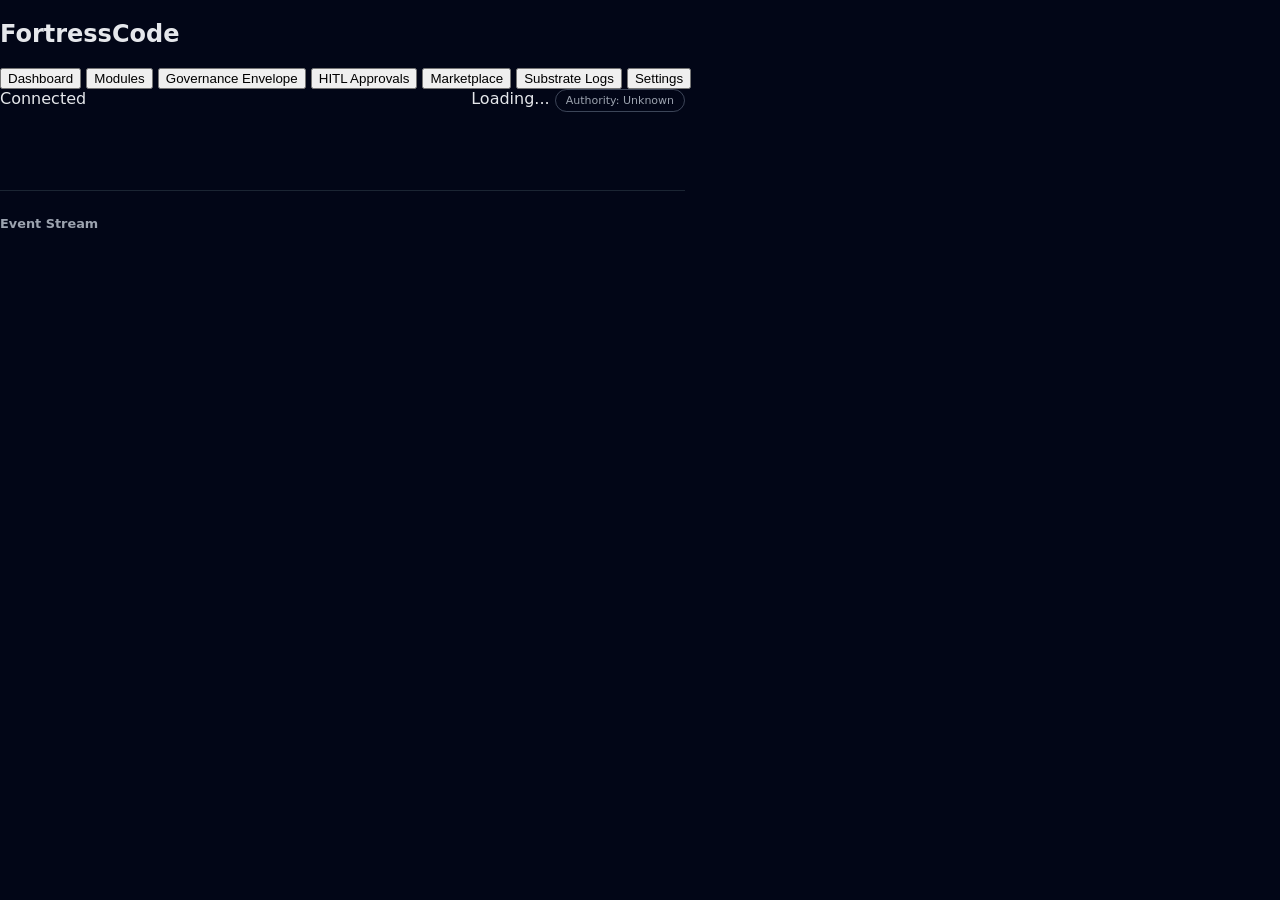
==== commit ca7ed041: "Update index.html" ====
--- a/index.html
+++ b/index.html
@@ -1,549 +1,47 @@
-<!doctype html>
+<!DOCTYPE html>
 <html lang="en">
-  <head>
-    <meta charset="UTF-8" />
-    <title>FortressCodeAI — Deterministic Governance Artifacts</title>
-    <meta name="viewport" content="width=device-width, initial-scale=1" />
-    <style>
-      :root {
-        --bg: #05070b;
-        --surface: #0d1117;
-        --surface-soft: #111827;
-        --accent: #22c55e;
-        --accent-soft: rgba(34, 197, 94, 0.12);
-        --accent-strong: #16a34a;
-        --text: #e5e7eb;
-        --text-dim: #9ca3af;
-        --border: #1f2933;
-        --danger: #f97373;
-        --link: #60a5fa;
-        --font-sans: system-ui, -apple-system, BlinkMacSystemFont, "SF Pro Text",
-          "Segoe UI", sans-serif;
-        --radius: 10px;
-      }
+<head>
+  <meta charset="UTF-8" />
+  <meta name="viewport" content="width=device-width, initial-scale=1.0" />
+  <title>FortressCode Builder Dashboard</title>
+  <link rel="stylesheet" href="styles.css" />
+</head>
+<body>
+  <div id="app">
+    <aside class="sidebar">
+      <h2 class="logo">FortressCode</h2>
+      <nav>
+        <button class="nav-item" data-view="dashboard">Dashboard</button>
+        <button class="nav-item" data-view="modules">Modules</button>
+        <button class="nav-item" data-view="envelope">Governance Envelope</button>
+        <button class="nav-item" data-view="hitl">HITL Approvals</button>
+        <button class="nav-item" data-view="marketplace">Marketplace</button>
+        <button class="nav-item" data-view="logs">Substrate Logs</button>
+        <button class="nav-item" data-view="settings">Settings</button>
+      </nav>
+    </aside>
 
-      * {
-        box-sizing: border-box;
-        margin: 0;
-        padding: 0;
-      }
-
-      body {
-        font-family: var(--font-sans);
-        background: radial-gradient(circle at top, #020617 0, #020617 40%, #020617 100%);
-        color: var(--text);
-        min-height: 100vh;
-      }
-
-      .page {
-        max-width: 960px;
-        margin: 0 auto;
-        padding: 32px 16px 64px;
-      }
-
-      header {
-        display: flex;
-        align-items: center;
-        justify-content: space-between;
-        margin-bottom: 32px;
-      }
-
-      .brand {
-        display: flex;
-        align-items: center;
-        gap: 10px;
-      }
-
-      .brand-mark {
-        width: 28px;
-        height: 28px;
-        border-radius: 8px;
-        background: radial-gradient(circle at 30% 20%, #4ade80, #16a34a 40%, #052e16 100%);
-        box-shadow: 0 0 0 1px rgba(34, 197, 94, 0.4),
-          0 0 18px rgba(34, 197, 94, 0.35);
-      }
-
-      .brand-text {
-        display: flex;
-        flex-direction: column;
-      }
-
-      .brand-text span:first-child {
-        font-size: 15px;
-        letter-spacing: 0.08em;
-        text-transform: uppercase;
-        color: var(--text-dim);
-      }
-
-      .brand-text span:last-child {
-        font-size: 18px;
-        font-weight: 600;
-        letter-spacing: 0.04em;
-      }
-
-      .badge {
-        font-size: 11px;
-        text-transform: uppercase;
-        letter-spacing: 0.12em;
-        padding: 4px 10px;
-        border-radius: 999px;
-        border: 1px solid rgba(148, 163, 184, 0.4);
-        color: var(--text-dim);
-        background: rgba(15, 23, 42, 0.8);
-      }
-
-      main {
-        display: grid;
-        grid-template-columns: minmax(0, 3fr) minmax(0, 2.5fr);
-        gap: 24px;
-      }
-
-      @media (max-width: 840px) {
-        main {
-          grid-template-columns: minmax(0, 1fr);
-        }
-      }
-
-      .card {
-        background: radial-gradient(circle at top left, #020617, #020617 40%, #020617 100%);
-        border-radius: 18px;
-        border: 1px solid rgba(31, 41, 55, 0.9);
-        box-shadow:
-          0 18px 40px rgba(0, 0, 0, 0.7),
-          0 0 0 1px rgba(15, 23, 42, 0.9);
-        padding: 22px 22px 20px;
-        position: relative;
-        overflow: hidden;
-      }
-
-      .card::before {
-        content: "";
-        position: absolute;
-        inset: -40%;
-        background:
-          radial-gradient(circle at 0 0, rgba(34, 197, 94, 0.08), transparent 55%),
-          radial-gradient(circle at 100% 0, rgba(56, 189, 248, 0.06), transparent 55%);
-        opacity: 0.9;
-        pointer-events: none;
-      }
-
-      .card-inner {
-        position: relative;
-        z-index: 1;
-      }
-
-      .hero-eyebrow {
-        font-size: 11px;
-        text-transform: uppercase;
-        letter-spacing: 0.16em;
-        color: var(--text-dim);
-        margin-bottom: 10px;
-      }
-
-      h1 {
-        font-size: 26px;
-        line-height: 1.25;
-        margin-bottom: 10px;
-      }
-
-      .hero-subtitle {
-        font-size: 14px;
-        color: var(--text-dim);
-        max-width: 520px;
-        margin-bottom: 18px;
-      }
-
-      .hero-highlight {
-        display: inline-flex;
-        align-items: center;
-        gap: 6px;
-        font-size: 12px;
-        color: var(--accent);
-        background: rgba(22, 163, 74, 0.08);
-        border-radius: 999px;
-        padding: 4px 10px;
-        border: 1px solid rgba(34, 197, 94, 0.35);
-        margin-bottom: 18px;
-      }
-
-      .hero-highlight-dot {
-        width: 7px;
-        height: 7px;
-        border-radius: 999px;
-        background: var(--accent);
-        box-shadow: 0 0 10px rgba(34, 197, 94, 0.9);
-      }
-
-      .hero-actions {
-        display: flex;
-        flex-wrap: wrap;
-        gap: 10px;
-        margin-bottom: 18px;
-      }
-
-      .btn {
-        display: inline-flex;
-        align-items: center;
-        justify-content: center;
-        gap: 6px;
-        padding: 9px 16px;
-        border-radius: 999px;
-        font-size: 13px;
-        font-weight: 500;
-        text-decoration: none;
-        cursor: pointer;
-        border: 1px solid transparent;
-        transition: background 0.15s ease, border-color 0.15s ease, transform 0.1s ease;
-        white-space: nowrap;
-      }
-
-      .btn-primary {
-        background: linear-gradient(135deg, var(--accent), var(--accent-strong));
-        color: #020617;
-        box-shadow:
-          0 0 0 1px rgba(34, 197, 94, 0.5),
-          0 12px 30px rgba(22, 163, 74, 0.45);
-      }
-
-      .btn-primary:hover {
-        transform: translateY(-1px);
-        box-shadow:
-          0 0 0 1px rgba(34, 197, 94, 0.7),
-          0 16px 40px rgba(22, 163, 74, 0.6);
-      }
-
-      .btn-ghost {
-        background: rgba(15, 23, 42, 0.9);
-        color: var(--text-dim);
-        border-color: rgba(55, 65, 81, 0.9);
-      }
-
-      .btn-ghost:hover {
-        border-color: rgba(148, 163, 184, 0.9);
-        background: rgba(15, 23, 42, 1);
-      }
-
-      .hero-footnote {
-        font-size: 11px;
-        color: var(--text-dim);
-      }
-
-      .hero-footnote strong {
-        font-weight: 600;
-        color: var(--text);
-      }
-
-      .section-title {
-        font-size: 13px;
-        text-transform: uppercase;
-        letter-spacing: 0.16em;
-        color: var(--text-dim);
-        margin-bottom: 10px;
-      }
-
-      .section-heading {
-        font-size: 16px;
-        margin-bottom: 10px;
-      }
-
-      .section-body {
-        font-size: 13px;
-        color: var(--text-dim);
-        margin-bottom: 14px;
-      }
-
-      .pill-list {
-        display: flex;
-        flex-wrap: wrap;
-        gap: 6px;
-        margin-bottom: 14px;
-      }
-
-      .pill {
-        font-size: 11px;
-        padding: 4px 9px;
-        border-radius: 999px;
-        border: 1px solid rgba(55, 65, 81, 0.9);
-        background: rgba(15, 23, 42, 0.9);
-        color: var(--text-dim);
-      }
-
-      .pill-strong {
-        border-color: rgba(34, 197, 94, 0.5);
-        color: var(--accent);
-        background: rgba(22, 163, 74, 0.08);
-      }
-
-      .list {
-        list-style: none;
-        display: grid;
-        gap: 6px;
-        margin-bottom: 14px;
-      }
-
-      .list li {
-        font-size: 13px;
-        color: var(--text-dim);
-        display: flex;
-        gap: 8px;
-      }
-
-      .list li::before {
-        content: "•";
-        color: var(--accent);
-        margin-top: 1px;
-      }
-
-      .divider {
-        height: 1px;
-        border-radius: 999px;
-        background: linear-gradient(
-          90deg,
-          transparent,
-          rgba(31, 41, 55, 0.9),
-          transparent
-        );
-        margin: 14px 0;
-      }
-
-      .pricing-tag {
-        display: inline-flex;
-        align-items: baseline;
-        gap: 4px;
-        font-size: 13px;
-        margin-bottom: 10px;
-      }
-
-      .pricing-tag strong {
-        font-size: 18px;
-      }
-
-      .note {
-        font-size: 11px;
-        color: var(--text-dim);
-      }
-
-      footer {
-        margin-top: 26px;
-        font-size: 11px;
-        color: var(--text-dim);
-        display: flex;
-        flex-wrap: wrap;
-        gap: 8px;
-        justify-content: space-between;
-        border-top: 1px solid rgba(31, 41, 55, 0.9);
-        padding-top: 12px;
-      }
-
-      a.text-link {
-        color: var(--link);
-        text-decoration: none;
-      }
-
-      a.text-link:hover {
-        text-decoration: underline;
-      }
-    </style>
-  </head>
-  <body>
-    <div class="page">
-      <header>
-        <div class="brand">
-          <div class="brand-mark"></div>
-          <div class="brand-text">
-            <span>FortressCodeAI</span>
-            <span>Deterministic Governance</span>
-          </div>
+    <main class="main">
+      <header class="topbar">
+        <div class="status">
+          <span id="system-status" class="status-dot green"></span>
+          <span>Connected</span>
         </div>
-        <div class="badge">Canada • .ca</div>
+        <div class="user-info">
+          <span id="user-name">Loading...</span>
+          <span id="authority-level" class="badge">Authority: Unknown</span>
+        </div>
       </header>
 
-      <main>
-        <!-- Left: Hero / Core pitch -->
-        <section class="card">
-          <div class="card-inner">
-            <div class="hero-eyebrow">Deterministic AI Governance Artifacts</div>
-            <h1>Audit‑ready evidence for AI‑driven workflows.</h1>
-            <p class="hero-subtitle">
-              FortressCodeAI generates deterministic governance artifacts: replayable traces,
-              compliance mappings, and evidence packages produced through BaseLayerOS for
-              organizations operating in regulated environments.
-            </p>
+      <section id="content-area"></section>
 
-            <div class="hero-highlight">
-              <span class="hero-highlight-dot"></span>
-              <span>Same input → same output → full trace.</span>
-            </div>
+      <footer class="console">
+        <h3>Event Stream</h3>
+        <div id="event-log"></div>
+      </footer>
+    </main>
+  </div>
 
-            <div class="hero-actions">
-              <a
-                href="https://paypal.me/fortresscodeai/499"
-                class="btn btn-primary"
-                target="_blank"
-                rel="noopener"
-              >
-                Purchase Artifact — $499 CAD
-              </a>
-              <a href="#sample" class="btn btn-ghost">View Artifact Sample</a>
-            </div>
-
-            <p class="hero-footnote">
-              <strong>Ideal for:</strong> unions, healthcare, financial institutions, government,
-              and enterprise compliance teams.
-            </p>
-          </div>
-        </section>
-
-        <!-- Right: What / Why / Payment -->
-        <section class="card">
-          <div class="card-inner">
-            <div class="section-title">What you receive</div>
-            <h2 class="section-heading">Deterministic governance artifact package</h2>
-            <p class="section-body">
-              Each artifact is a complete, audit‑ready bundle you can use immediately in internal
-              reviews, regulator conversations, or external audits.
-            </p>
-
-            <ul class="list">
-              <li><strong>Deterministic execution trace</strong> — every step, fully replayable.</li>
-              <li>
-                <strong>Compliance mapping</strong> — aligned to ISO 42001, SOC2, HIPAA, and EU AI
-                Act structures.
-              </li>
-              <li><strong>Evidence PDF</strong> — audit‑ready documentation.</li>
-              <li><strong>Workflow diagram</strong> — visual representation of the governed process.</li>
-              <li><strong>Risk summary</strong> — key risks, mitigations, and governance controls.</li>
-            </ul>
-
-            <div class="divider"></div>
-
-            <div class="section-title">Why deterministic governance matters</div>
-            <p class="section-body">
-              AI systems are non‑deterministic by default. Regulators, auditors, and internal risk
-              teams require traceability, reproducibility, and documented controls. FortressCodeAI
-              produces deterministic governance outputs that satisfy these requirements today.
-            </p>
-
-            <div class="pill-list">
-              <span class="pill pill-strong">Traceable</span>
-              <span class="pill">Replayable</span>
-              <span class="pill">Audit‑ready</span>
-              <span class="pill">Regulator‑aligned</span>
-            </div>
-
-            <div class="divider"></div>
-
-            <div class="section-title">Purchase options</div>
-            <p class="pricing-tag">
-              <span>Governance Artifact</span>
-              <strong>$499</strong>
-              <span>CAD</span>
-            </p>
-
-            <p class="section-body">
-              Choose the payment method that works best for your organization. After payment, you
-              will receive access to the artifact package and replay instructions.
-            </p>
-
-            <ul class="list">
-              <li>
-                <strong>PayPal (instant)</strong> — for purchases under $5,000 CAD.<br />
-                Pay via:
-                <a
-                  href="https://paypal.me/fortresscodeai/499"
-                  class="text-link"
-                  target="_blank"
-                  rel="noopener"
-                  >paypal.me/fortresscodeai/499</a
-                >
-              </li>
-              <li>
-                <strong>Wise (enterprise payments)</strong> — for international or higher‑value
-                purchases. A Wise payment link can be provided on request.
-              </li>
-              <li>
-                <strong>Interac e‑Transfer (Canada)</strong> — send $499 CAD to
-                <code>fortresscodeai@outlook.com</code>. Autodeposit enabled. If your institution
-                has daily limits, split the payment; this is standard for Canadian organizations.
-              </li>
-            </ul>
-
-            <a href="#unlock" class="btn btn-ghost" style="margin-top: 4px;">
-              I’ve Paid — Unlock Artifact
-            </a>
-
-            <p class="note" style="margin-top: 8px;">
-              For enterprise workflows (grievance, claims, intake, risk scoring, triage), deterministic
-              governance assessments are available on request.
-            </p>
-          </div>
-        </section>
-      </main>
-
-      <!-- Sample / Unlock / Enterprise sections (anchors only for now) -->
-      <section id="sample" style="margin-top: 32px;">
-        <div class="card">
-          <div class="card-inner">
-            <div class="section-title">Artifact sample</div>
-            <p class="section-body">
-              A sample artifact can include a redacted execution trace, a shortened evidence PDF, and
-              a simplified workflow diagram derived from a real grievance or intake process. Link or
-              embed that sample here once you’re ready.
-            </p>
-            <p class="note">
-              You can host the sample PDF or JSON trace in this same repository and link to it
-              directly.
-            </p>
-          </div>
-        </div>
-      </section>
-
-      <section id="unlock" style="margin-top: 18px;">
-        <div class="card">
-          <div class="card-inner">
-            <div class="section-title">Unlock artifact</div>
-            <p class="section-body">
-              After completing payment via PayPal, Wise, or Interac, you can provide your transaction
-              reference to receive your artifact package. For now, this can be handled manually via
-              email while you iterate on automated delivery.
-            </p>
-            <p class="note">
-              Contact:
-              <a href="mailto:fortresscodeai@outlook.com" class="text-link"
-                >fortresscodeai@outlook.com</a
-              >
-              with your payment confirmation and preferred delivery format (PDF bundle, JSON trace,
-              or both).
-            </p>
-          </div>
-        </div>
-      </section>
-
-      <section style="margin-top: 18px;">
-        <div class="card">
-          <div class="card-inner">
-            <div class="section-title">Enterprise upgrade</div>
-            <h2 class="section-heading">Deterministic governance assessments</h2>
-            <p class="section-body">
-              If you want your own workflow governed deterministically — such as grievance handling,
-              claims processing, intake, risk scoring, or triage — FortressCodeAI offers
-              workflow‑specific governance assessments built on BaseLayerOS.
-            </p>
-            <p class="note">
-              For enterprise inquiries, reach out at
-              <a href="mailto:fortresscodeai@outlook.com" class="text-link"
-                >fortresscodeai@outlook.com</a
-              >
-              with a brief description of your workflow and regulatory context.
-            </p>
-          </div>
-        </div>
-      </section>
-
-      <footer>
-        <span>© FortressCodeAI — Deterministic AI Governance</span>
-        <span>Built and operated in Canada (.ca)</span>
-      </footer>
-    </div>
-  </body>
+  <script type="module" src="app.js"></script>
+</body>
 </html>
--- a/styles.css
+++ b/styles.css
@@ -0,0 +1,193 @@
+/* FortressCodeAI Landing Page Styles */
+
+:root {
+  --bg: #05070b;
+  --surface: #0d1117;
+  --surface-soft: #111827;
+  --accent: #22c55e;
+  --accent-soft: rgba(34, 197, 94, 0.12);
+  --accent-strong: #16a34a;
+  --text: #e5e7eb;
+  --text-dim: #9ca3af;
+  --border: #1f2933;
+  --font-sans: system-ui, -apple-system, BlinkMacSystemFont, "SF Pro Text",
+    "Segoe UI", sans-serif;
+  --radius: 10px;
+}
+
+body {
+  font-family: var(--font-sans);
+  background: #020617;
+  color: var(--text);
+  margin: 0;
+  padding: 0;
+}
+
+.page {
+  max-width: 960px;
+  margin: 0 auto;
+  padding: 32px 16px 64px;
+}
+
+header {
+  display: flex;
+  justify-content: space-between;
+  align-items: center;
+  margin-bottom: 32px;
+}
+
+.brand {
+  display: flex;
+  align-items: center;
+  gap: 10px;
+}
+
+.brand-mark {
+  width: 28px;
+  height: 28px;
+  border-radius: 8px;
+  background: radial-gradient(circle at 30% 20%, #4ade80, #16a34a 40%, #052e16 100%);
+}
+
+.brand-text span:first-child {
+  font-size: 15px;
+  letter-spacing: 0.08em;
+  text-transform: uppercase;
+  color: var(--text-dim);
+}
+
+.brand-text span:last-child {
+  font-size: 18px;
+  font-weight: 600;
+}
+
+.badge {
+  font-size: 11px;
+  padding: 4px 10px;
+  border-radius: 999px;
+  border: 1px solid rgba(148, 163, 184, 0.4);
+  color: var(--text-dim);
+}
+
+main {
+  display: grid;
+  grid-template-columns: 3fr 2.5fr;
+  gap: 24px;
+}
+
+@media (max-width: 840px) {
+  main {
+    grid-template-columns: 1fr;
+  }
+}
+
+.card {
+  background: #0d1117;
+  border-radius: 18px;
+  border: 1px solid rgba(31, 41, 55, 0.9);
+  padding: 22px;
+}
+
+.hero-eyebrow {
+  font-size: 11px;
+  text-transform: uppercase;
+  letter-spacing: 0.16em;
+  color: var(--text-dim);
+}
+
+h1 {
+  font-size: 26px;
+  margin-bottom: 10px;
+}
+
+.hero-subtitle {
+  font-size: 14px;
+  color: var(--text-dim);
+  margin-bottom: 18px;
+}
+
+.hero-highlight {
+  display: inline-flex;
+  align-items: center;
+  gap: 6px;
+  font-size: 12px;
+  color: var(--accent);
+  background: rgba(22, 163, 74, 0.08);
+  border-radius: 999px;
+  padding: 4px 10px;
+  border: 1px solid rgba(34, 197, 94, 0.35);
+  margin-bottom: 18px;
+}
+
+.hero-highlight-dot {
+  width: 7px;
+  height: 7px;
+  border-radius: 999px;
+  background: var(--accent);
+}
+
+.btn {
+  display: inline-flex;
+  align-items: center;
+  padding: 9px 16px;
+  border-radius: 999px;
+  font-size: 13px;
+  text-decoration: none;
+  cursor: pointer;
+  border: 1px solid transparent;
+}
+
+.btn-primary {
+  background: linear-gradient(135deg, var(--accent), var(--accent-strong));
+  color: #020617;
+}
+
+.btn-ghost {
+  background: rgba(15, 23, 42, 0.9);
+  color: var(--text-dim);
+  border-color: rgba(55, 65, 81, 0.9);
+}
+
+.section-title {
+  font-size: 13px;
+  text-transform: uppercase;
+  letter-spacing: 0.16em;
+  color: var(--text-dim);
+  margin-bottom: 10px;
+}
+
+.section-heading {
+  font-size: 16px;
+  margin-bottom: 10px;
+}
+
+.section-body {
+  font-size: 13px;
+  color: var(--text-dim);
+  margin-bottom: 14px;
+}
+
+.list {
+  list-style: none;
+  padding: 0;
+}
+
+.list li {
+  font-size: 13px;
+  color: var(--text-dim);
+  margin-bottom: 6px;
+}
+
+.divider {
+  height: 1px;
+  background: rgba(31, 41, 55, 0.9);
+  margin: 14px 0;
+}
+
+footer {
+  margin-top: 26px;
+  font-size: 11px;
+  color: var(--text-dim);
+  border-top: 1px solid rgba(31, 41, 55, 0.9);
+  padding-top: 12px;
+}
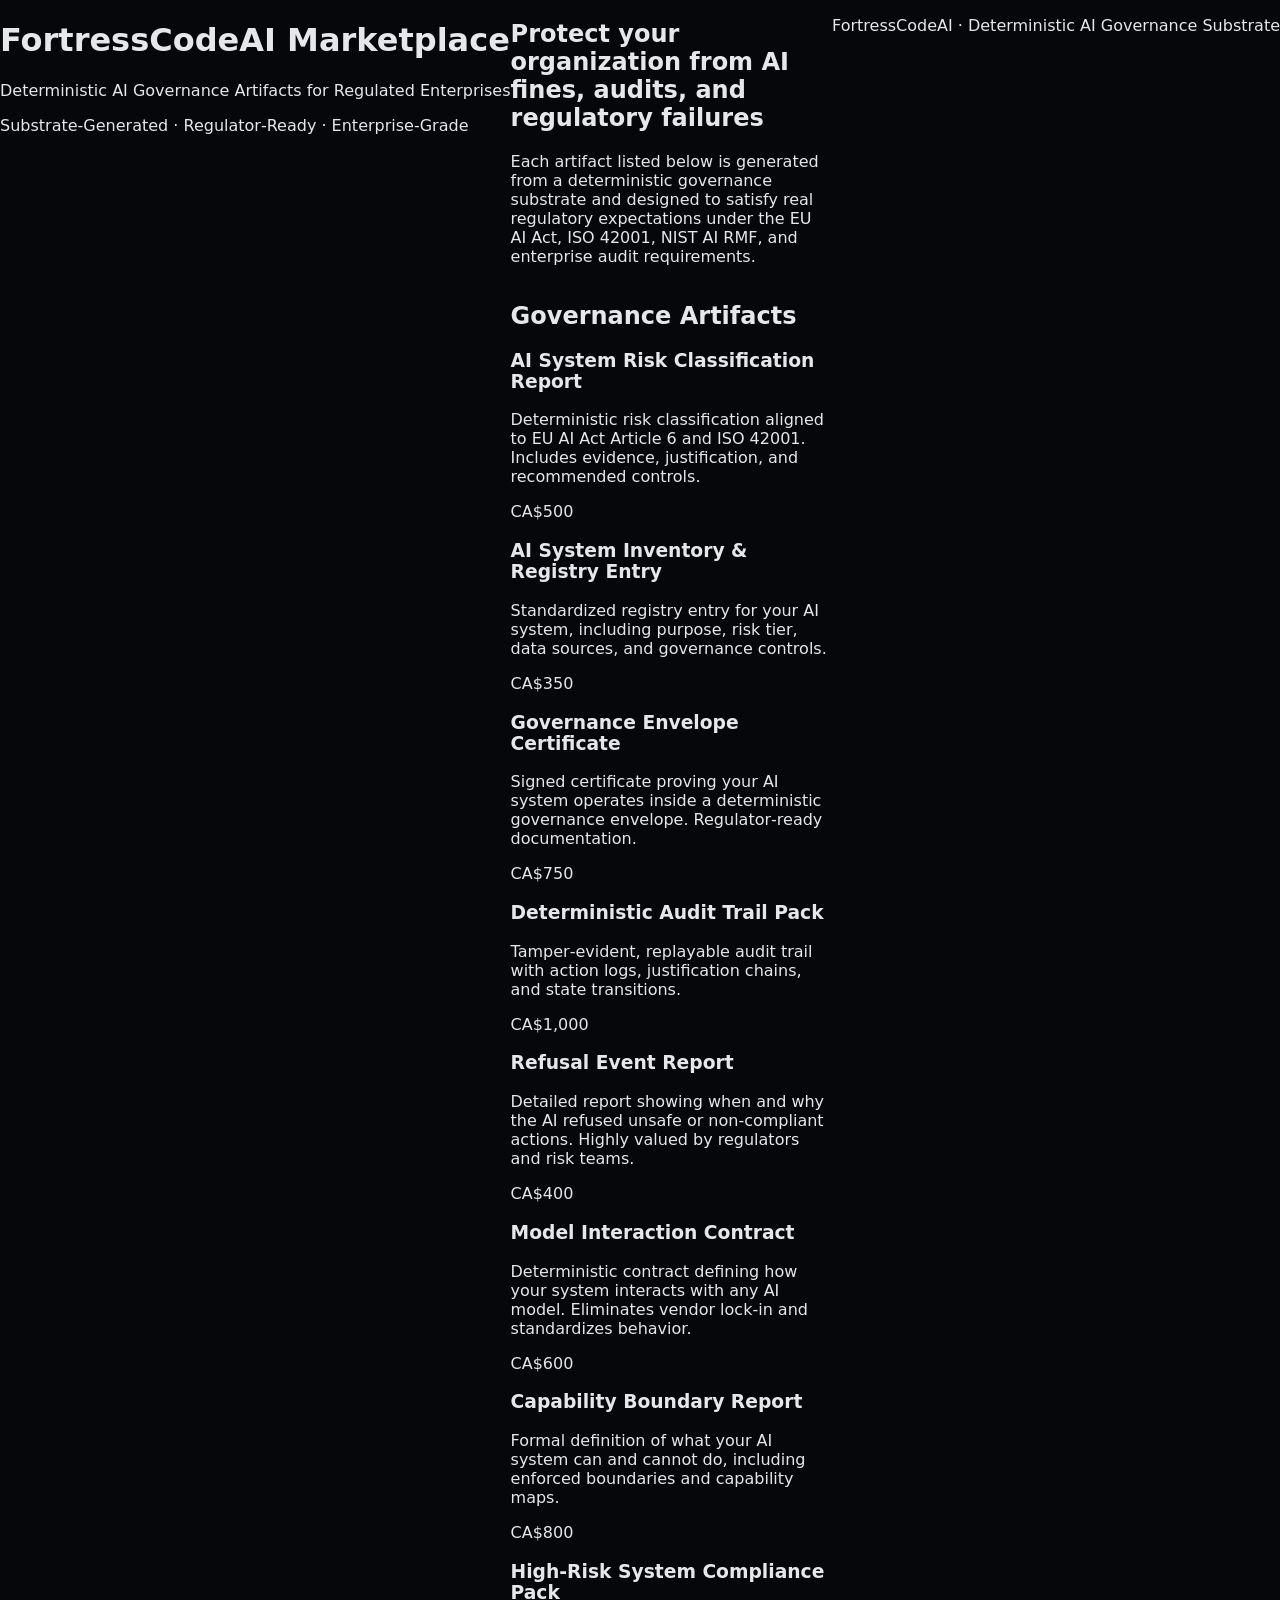
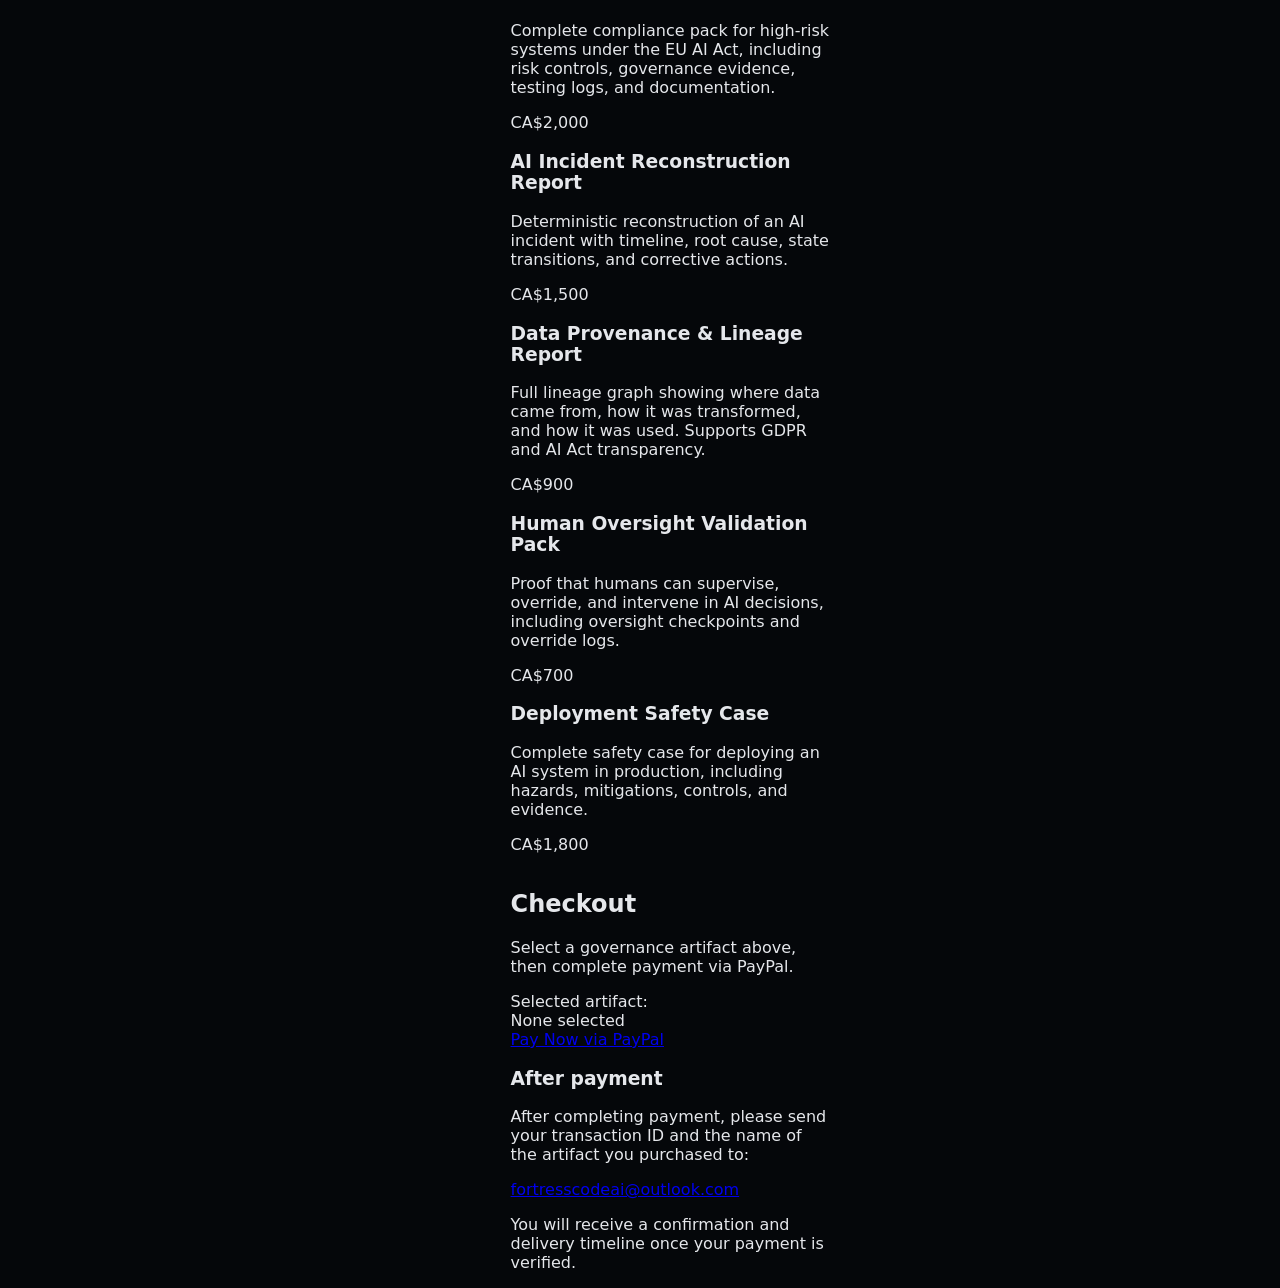
==== commit bc13414b: "Update index.html" ====
--- a/index.html
+++ b/index.html
@@ -2,46 +2,182 @@
 <html lang="en">
 <head>
   <meta charset="UTF-8" />
-  <meta name="viewport" content="width=device-width, initial-scale=1.0" />
-  <title>FortressCode Builder Dashboard</title>
+  <title>FortressCodeAI Marketplace</title>
+  <meta name="viewport" content="width=device-width, initial-scale=1" />
   <link rel="stylesheet" href="styles.css" />
 </head>
 <body>
-  <div id="app">
-    <aside class="sidebar">
-      <h2 class="logo">FortressCode</h2>
-      <nav>
-        <button class="nav-item" data-view="dashboard">Dashboard</button>
-        <button class="nav-item" data-view="modules">Modules</button>
-        <button class="nav-item" data-view="envelope">Governance Envelope</button>
-        <button class="nav-item" data-view="hitl">HITL Approvals</button>
-        <button class="nav-item" data-view="marketplace">Marketplace</button>
-        <button class="nav-item" data-view="logs">Substrate Logs</button>
-        <button class="nav-item" data-view="settings">Settings</button>
-      </nav>
-    </aside>
+  <header class="header">
+    <div class="header-inner">
+      <div>
+        <h1>FortressCodeAI Marketplace</h1>
+        <p>Deterministic AI Governance Artifacts for Regulated Enterprises</p>
+      </div>
+      <div class="header-tag">
+        <span>Substrate‑Generated · Regulator‑Ready · Enterprise‑Grade</span>
+      </div>
+    </div>
+  </header>
 
-    <main class="main">
-      <header class="topbar">
-        <div class="status">
-          <span id="system-status" class="status-dot green"></span>
-          <span>Connected</span>
+  <main class="main">
+    <section class="intro">
+      <h2>Protect your organization from AI fines, audits, and regulatory failures</h2>
+      <p>
+        Each artifact listed below is generated from a deterministic governance substrate and designed
+        to satisfy real regulatory expectations under the EU AI Act, ISO 42001, NIST AI RMF, and
+        enterprise audit requirements.
+      </p>
+    </section>
+
+    <section class="packs">
+      <h2>Governance Artifacts</h2>
+      <div class="pack-list">
+
+        <div class="pack-card" data-pack-id="risk_classification" data-price="500">
+          <h3>AI System Risk Classification Report</h3>
+          <p>
+            Deterministic risk classification aligned to EU AI Act Article 6 and ISO 42001.
+            Includes evidence, justification, and recommended controls.
+          </p>
+          <p class="price">CA$500</p>
         </div>
-        <div class="user-info">
-          <span id="user-name">Loading...</span>
-          <span id="authority-level" class="badge">Authority: Unknown</span>
+
+        <div class="pack-card" data-pack-id="inventory_registry" data-price="350">
+          <h3>AI System Inventory & Registry Entry</h3>
+          <p>
+            Standardized registry entry for your AI system, including purpose, risk tier, data sources,
+            and governance controls.
+          </p>
+          <p class="price">CA$350</p>
         </div>
-      </header>
 
-      <section id="content-area"></section>
+        <div class="pack-card" data-pack-id="governance_envelope_certificate" data-price="750">
+          <h3>Governance Envelope Certificate</h3>
+          <p>
+            Signed certificate proving your AI system operates inside a deterministic governance envelope.
+            Regulator‑ready documentation.
+          </p>
+          <p class="price">CA$750</p>
+        </div>
 
-      <footer class="console">
-        <h3>Event Stream</h3>
-        <div id="event-log"></div>
-      </footer>
-    </main>
-  </div>
+        <div class="pack-card" data-pack-id="audit_trail_pack" data-price="1000">
+          <h3>Deterministic Audit Trail Pack</h3>
+          <p>
+            Tamper‑evident, replayable audit trail with action logs, justification chains, and state transitions.
+          </p>
+          <p class="price">CA$1,000</p>
+        </div>
 
-  <script type="module" src="app.js"></script>
+        <div class="pack-card" data-pack-id="refusal_event_report" data-price="400">
+          <h3>Refusal Event Report</h3>
+          <p>
+            Detailed report showing when and why the AI refused unsafe or non‑compliant actions.
+            Highly valued by regulators and risk teams.
+          </p>
+          <p class="price">CA$400</p>
+        </div>
+
+        <div class="pack-card" data-pack-id="model_interaction_contract" data-price="600">
+          <h3>Model Interaction Contract</h3>
+          <p>
+            Deterministic contract defining how your system interacts with any AI model.
+            Eliminates vendor lock‑in and standardizes behavior.
+          </p>
+          <p class="price">CA$600</p>
+        </div>
+
+        <div class="pack-card" data-pack-id="capability_boundary_report" data-price="800">
+          <h3>Capability Boundary Report</h3>
+          <p>
+            Formal definition of what your AI system can and cannot do, including enforced boundaries
+            and capability maps.
+          </p>
+          <p class="price">CA$800</p>
+        </div>
+
+        <div class="pack-card" data-pack-id="high_risk_compliance_pack" data-price="2000">
+          <h3>High‑Risk System Compliance Pack</h3>
+          <p>
+            Complete compliance pack for high‑risk systems under the EU AI Act, including risk controls,
+            governance evidence, testing logs, and documentation.
+          </p>
+          <p class="price">CA$2,000</p>
+        </div>
+
+        <div class="pack-card" data-pack-id="incident_reconstruction" data-price="1500">
+          <h3>AI Incident Reconstruction Report</h3>
+          <p>
+            Deterministic reconstruction of an AI incident with timeline, root cause, state transitions,
+            and corrective actions.
+          </p>
+          <p class="price">CA$1,500</p>
+        </div>
+
+        <div class="pack-card" data-pack-id="data_lineage_report" data-price="900">
+          <h3>Data Provenance & Lineage Report</h3>
+          <p>
+            Full lineage graph showing where data came from, how it was transformed, and how it was used.
+            Supports GDPR and AI Act transparency.
+          </p>
+          <p class="price">CA$900</p>
+        </div>
+
+        <div class="pack-card" data-pack-id="human_oversight_pack" data-price="700">
+          <h3>Human Oversight Validation Pack</h3>
+          <p>
+            Proof that humans can supervise, override, and intervene in AI decisions, including oversight
+            checkpoints and override logs.
+          </p>
+          <p class="price">CA$700</p>
+        </div>
+
+        <div class="pack-card" data-pack-id="deployment_safety_case" data-price="1800">
+          <h3>Deployment Safety Case</h3>
+          <p>
+            Complete safety case for deploying an AI system in production, including hazards, mitigations,
+            controls, and evidence.
+          </p>
+          <p class="price">CA$1,800</p>
+        </div>
+
+      </div>
+    </section>
+
+    <section class="checkout">
+      <h2>Checkout</h2>
+      <p>Select a governance artifact above, then complete payment via PayPal.</p>
+
+      <div id="selected-pack" class="selected-pack">
+        <div class="selected-label">Selected artifact:</div>
+        <div class="selected-main">
+          <span id="selected-pack-name">None selected</span>
+          <span id="selected-pack-price"></span>
+        </div>
+      </div>
+
+      <a id="pay-button" class="pay-btn" href="#" target="_blank" rel="noopener noreferrer">
+        Pay Now via PayPal
+      </a>
+
+      <div class="after-payment">
+        <h3>After payment</h3>
+        <p>
+          After completing payment, please send your transaction ID and the name of the artifact you purchased to:
+        </p>
+        <a class="email-link" href="mailto:fortresscodeai@outlook.com?subject=Governance%20Artifact%20Purchase">
+          fortresscodeai@outlook.com
+        </a>
+        <p class="after-note">
+          You will receive a confirmation and delivery timeline once your payment is verified.
+        </p>
+      </div>
+    </section>
+  </main>
+
+  <footer class="footer">
+    <p>FortressCodeAI · Deterministic AI Governance Substrate</p>
+  </footer>
+
+  <script src="app.js"></script>
 </body>
 </html>
--- a/styles.css
+++ b/styles.css
@@ -1,193 +1,172 @@
-/* FortressCodeAI Landing Page Styles */
-
-:root {
-  --bg: #05070b;
-  --surface: #0d1117;
-  --surface-soft: #111827;
-  --accent: #22c55e;
-  --accent-soft: rgba(34, 197, 94, 0.12);
-  --accent-strong: #16a34a;
-  --text: #e5e7eb;
-  --text-dim: #9ca3af;
-  --border: #1f2933;
-  --font-sans: system-ui, -apple-system, BlinkMacSystemFont, "SF Pro Text",
-    "Segoe UI", sans-serif;
-  --radius: 10px;
+body {
+  margin: 0;
+  background: #05070a;
+  color: #e5e7eb;
+  font-family: system-ui, -apple-system, BlinkMacSystemFont, "Inter", sans-serif;
+  display: flex;
+  height: 100vh;
 }
 
-body {
-  font-family: var(--font-sans);
-  background: #020617;
-  color: var(--text);
-  margin: 0;
-  padding: 0;
+#app {
+  display: flex;
+  width: 100%;
 }
 
-.page {
-  max-width: 960px;
-  margin: 0 auto;
-  padding: 32px 16px 64px;
+.sidebar {
+  width: 240px;
+  background: #0b0d11;
+  padding: 20px;
+  border-right: 1px solid #1f2329;
+  display: flex;
+  flex-direction: column;
 }
 
-header {
+.logo {
+  margin-bottom: 30px;
+  font-size: 20px;
+  font-weight: 700;
+}
+
+.nav-item {
+  background: none;
+  border: none;
+  color: #9ca3af;
+  padding: 10px 0;
+  text-align: left;
+  font-size: 14px;
+  cursor: pointer;
+  transition: 0.2s;
+}
+
+.nav-item:hover {
+  color: #fff;
+}
+
+.main {
+  flex: 1;
+  display: flex;
+  flex-direction: column;
+}
+
+.topbar {
+  height: 60px;
+  background: #0b0d11;
+  border-bottom: 1px solid #1f2329;
+  display: flex;
+  align-items: center;
+  justify-content: space-between;
+  padding: 0 20px;
+}
+
+.status {
+  display: flex;
+  align-items: center;
+  gap: 8px;
+}
+
+.status-dot {
+  width: 10px;
+  height: 10px;
+  border-radius: 50%;
+}
+
+.status-dot.green {
+  background: #22c55e;
+}
+
+.badge {
+  background: #111827;
+  padding: 4px 8px;
+  border-radius: 6px;
+  font-size: 12px;
+}
+
+#content-area {
+  flex: 1;
+  padding: 20px;
+  overflow-y: auto;
+}
+
+.card {
+  background: #0f1115;
+  border: 1px solid #1f2329;
+  border-radius: 10px;
+  padding: 16px;
+  margin-bottom: 16px;
+}
+
+.card-header {
   display: flex;
   justify-content: space-between;
   align-items: center;
-  margin-bottom: 32px;
+  margin-bottom: 8px;
 }
 
-.brand {
-  display: flex;
-  align-items: center;
-  gap: 10px;
-}
-
-.brand-mark {
-  width: 28px;
-  height: 28px;
-  border-radius: 8px;
-  background: radial-gradient(circle at 30% 20%, #4ade80, #16a34a 40%, #052e16 100%);
-}
-
-.brand-text span:first-child {
-  font-size: 15px;
-  letter-spacing: 0.08em;
-  text-transform: uppercase;
-  color: var(--text-dim);
-}
-
-.brand-text span:last-child {
-  font-size: 18px;
+.card-title {
+  font-size: 16px;
   font-weight: 600;
 }
 
-.badge {
-  font-size: 11px;
-  padding: 4px 10px;
-  border-radius: 999px;
-  border: 1px solid rgba(148, 163, 184, 0.4);
-  color: var(--text-dim);
+.card-subtitle {
+  font-size: 13px;
+  color: #9ca3af;
 }
 
-main {
-  display: grid;
-  grid-template-columns: 3fr 2.5fr;
-  gap: 24px;
+.button-primary {
+  background: #2563eb;
+  border: none;
+  color: white;
+  padding: 8px 12px;
+  border-radius: 6px;
+  font-size: 13px;
+  cursor: pointer;
 }
 
-@media (max-width: 840px) {
-  main {
-    grid-template-columns: 1fr;
-  }
+.button-primary:hover {
+  background: #1d4ed8;
 }
 
-.card {
-  background: #0d1117;
-  border-radius: 18px;
-  border: 1px solid rgba(31, 41, 55, 0.9);
-  padding: 22px;
+.input,
+.select,
+.textarea {
+  width: 100%;
+  background: #020617;
+  border: 1px solid #1f2937;
+  border-radius: 6px;
+  padding: 8px;
+  color: #e5e7eb;
+  font-size: 13px;
+  margin-top: 4px;
 }
 
-.hero-eyebrow {
-  font-size: 11px;
-  text-transform: uppercase;
-  letter-spacing: 0.16em;
-  color: var(--text-dim);
+.textarea {
+  min-height: 80px;
+  resize: vertical;
 }
 
-h1 {
-  font-size: 26px;
-  margin-bottom: 10px;
+.table {
+  width: 100%;
+  border-collapse: collapse;
+  font-size: 13px;
 }
 
-.hero-subtitle {
-  font-size: 14px;
-  color: var(--text-dim);
-  margin-bottom: 18px;
+.table th,
+.table td {
+  border-bottom: 1px solid #1f2329;
+  padding: 8px;
+  text-align: left;
 }
 
-.hero-highlight {
-  display: inline-flex;
-  align-items: center;
-  gap: 6px;
-  font-size: 12px;
-  color: var(--accent);
-  background: rgba(22, 163, 74, 0.08);
-  border-radius: 999px;
-  padding: 4px 10px;
-  border: 1px solid rgba(34, 197, 94, 0.35);
-  margin-bottom: 18px;
+.console {
+  height: 180px;
+  background: #05070a;
+  border-top: 1px solid #1f2329;
+  padding: 10px 20px;
+  overflow-y: auto;
 }
 
-.hero-highlight-dot {
-  width: 7px;
-  height: 7px;
-  border-radius: 999px;
-  background: var(--accent);
+#event-log {
+  font-family: monospace;
+  font-size: 12px;
+  white-space: pre-wrap;
 }
-
-.btn {
-  display: inline-flex;
-  align-items: center;
-  padding: 9px 16px;
-  border-radius: 999px;
-  font-size: 13px;
-  text-decoration: none;
-  cursor: pointer;
-  border: 1px solid transparent;
-}
-
-.btn-primary {
-  background: linear-gradient(135deg, var(--accent), var(--accent-strong));
-  color: #020617;
-}
-
-.btn-ghost {
-  background: rgba(15, 23, 42, 0.9);
-  color: var(--text-dim);
-  border-color: rgba(55, 65, 81, 0.9);
-}
-
-.section-title {
-  font-size: 13px;
-  text-transform: uppercase;
-  letter-spacing: 0.16em;
-  color: var(--text-dim);
-  margin-bottom: 10px;
-}
-
-.section-heading {
-  font-size: 16px;
-  margin-bottom: 10px;
-}
-
-.section-body {
-  font-size: 13px;
-  color: var(--text-dim);
-  margin-bottom: 14px;
-}
-
-.list {
-  list-style: none;
-  padding: 0;
-}
-
-.list li {
-  font-size: 13px;
-  color: var(--text-dim);
-  margin-bottom: 6px;
-}
-
-.divider {
-  height: 1px;
-  background: rgba(31, 41, 55, 0.9);
-  margin: 14px 0;
-}
-
-footer {
-  margin-top: 26px;
-  font-size: 11px;
-  color: var(--text-dim);
-  border-top: 1px solid rgba(31, 41, 55, 0.9);
-  padding-top: 12px;
-}
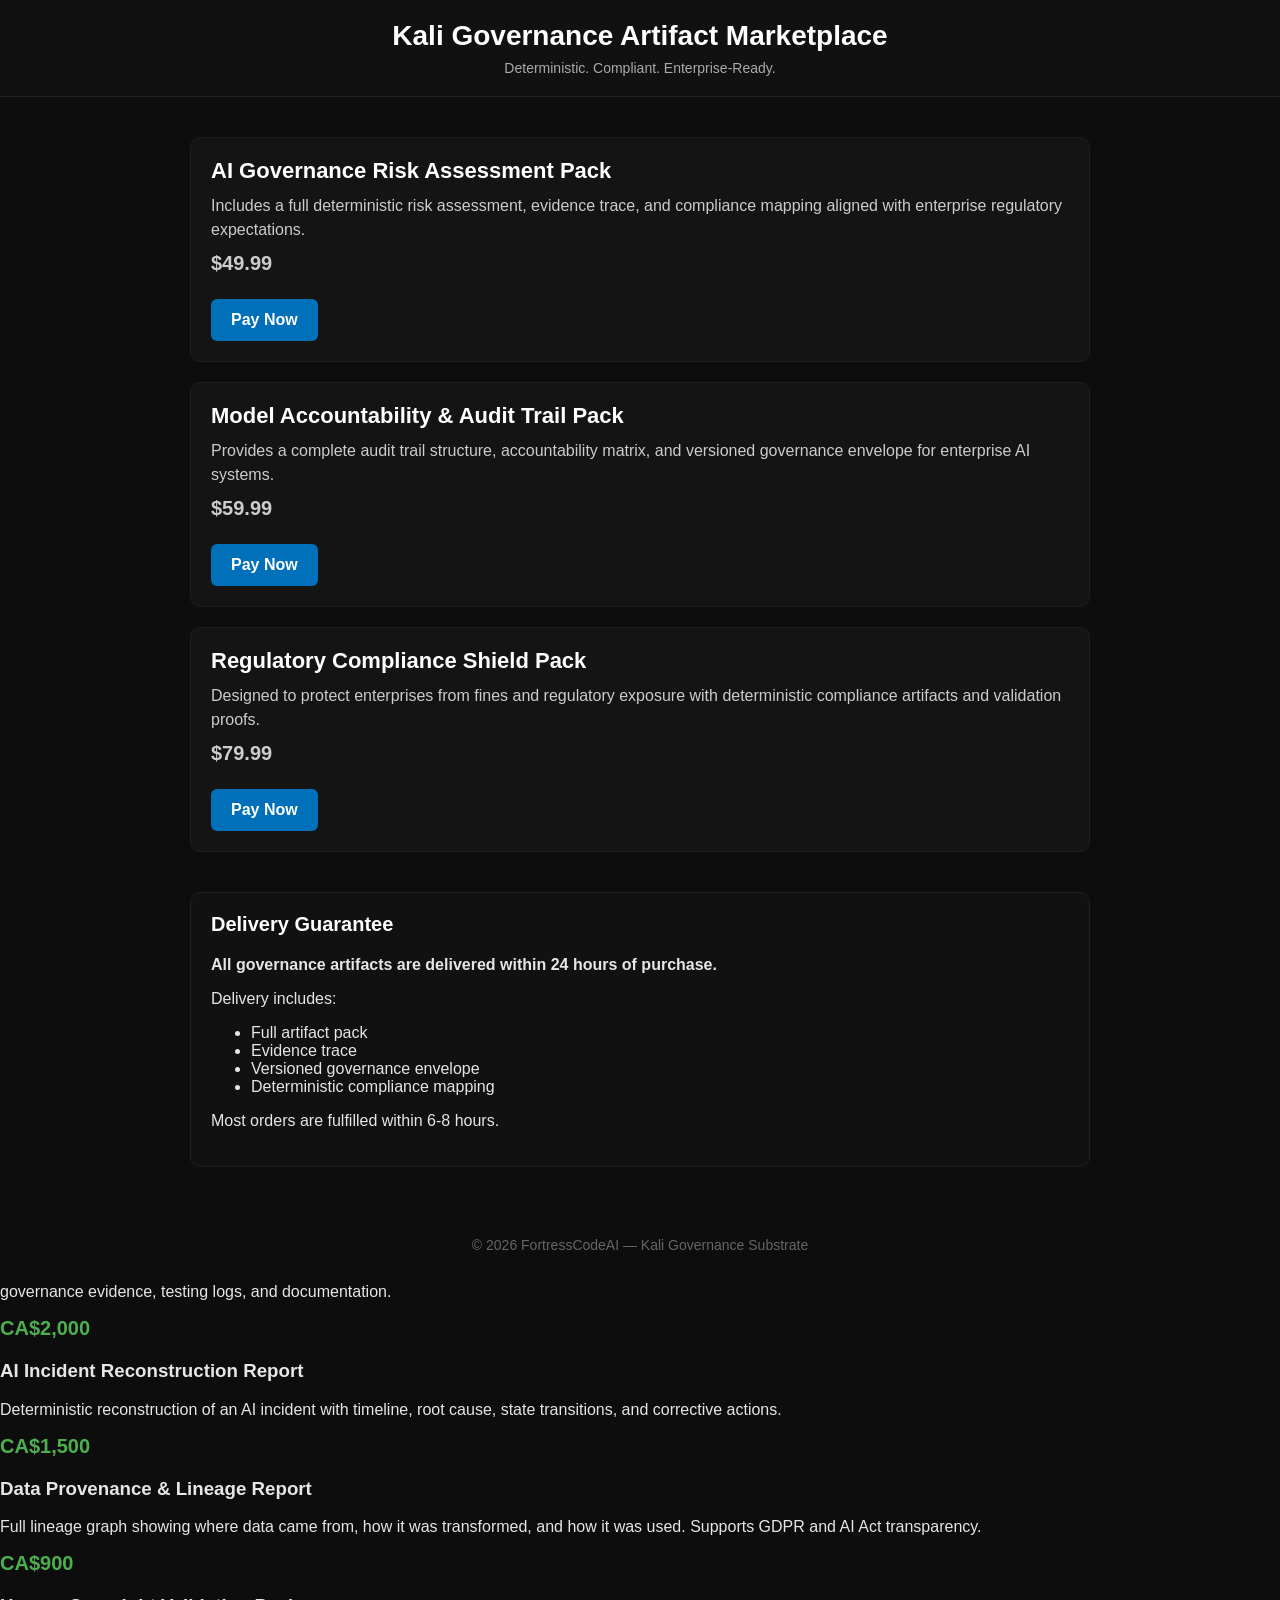
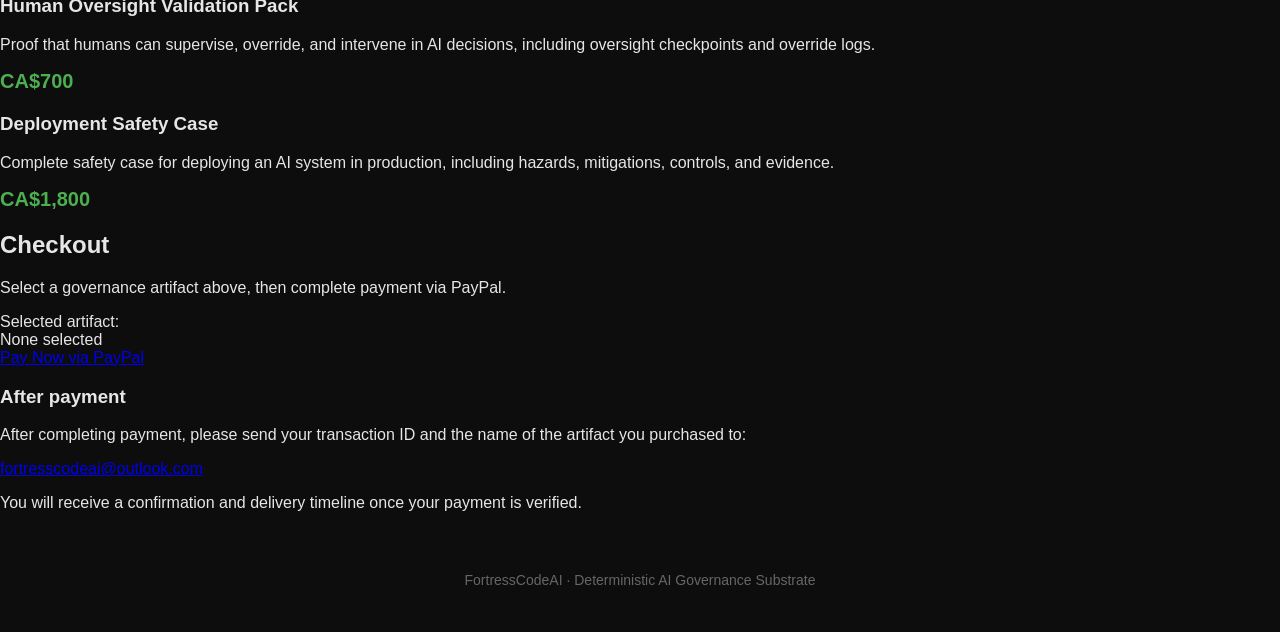
==== commit 9de8289c: "Update index.html Updated time of delivery" ====
--- a/index.html
+++ b/index.html
@@ -1,105 +1,163 @@
 <!DOCTYPE html>
 <html lang="en">
 <head>
-  <meta charset="UTF-8" />
-  <title>FortressCodeAI Marketplace</title>
-  <meta name="viewport" content="width=device-width, initial-scale=1" />
-  <link rel="stylesheet" href="styles.css" />
+    <meta charset="UTF-8">
+    <meta name="viewport" content="width=device-width, initial-scale=1.0">
+    <title>Kali Governance Marketplace</title>
+    <style>
+        body {
+            margin: 0;
+            font-family: Arial, sans-serif;
+            background: #0d0d0d;
+            color: #e6e6e6;
+        }
+
+        header {
+            padding: 20px;
+            text-align: center;
+            background: #111;
+            border-bottom: 1px solid #222;
+        }
+
+        h1 {
+            margin: 0;
+            font-size: 28px;
+            font-weight: 600;
+            color: #fff;
+        }
+
+        .subheader {
+            margin-top: 8px;
+            font-size: 14px;
+            color: #aaa;
+        }
+
+        .container {
+            max-width: 900px;
+            margin: 40px auto;
+            padding: 0 20px;
+        }
+
+        .pack {
+            background: #141414;
+            padding: 20px;
+            border-radius: 10px;
+            margin-bottom: 20px;
+            border: 1px solid #1f1f1f;
+        }
+
+        .pack h2 {
+            margin: 0 0 10px;
+            font-size: 22px;
+            color: #fff;
+        }
+
+        .pack p {
+            margin: 6px 0;
+            color: #ccc;
+            line-height: 1.5;
+        }
+
+        .price {
+            margin-top: 10px;
+            font-size: 20px;
+            font-weight: bold;
+            color: #4caf50;
+        }
+
+        .buy-btn {
+            display: inline-block;
+            margin-top: 15px;
+            padding: 12px 20px;
+            background: #0070ba;
+            color: #fff;
+            text-decoration: none;
+            border-radius: 6px;
+            font-size: 16px;
+            font-weight: bold;
+        }
+
+        .buy-btn:hover {
+            background: #005c94;
+        }
+
+        .delivery-box {
+            margin-top: 40px;
+            padding: 20px;
+            background: #111;
+            border-radius: 10px;
+            border: 1px solid #1f1f1f;
+        }
+
+        .delivery-box h3 {
+            margin-top: 0;
+            font-size: 20px;
+            color: #fff;
+        }
+
+        footer {
+            text-align: center;
+            padding: 30px;
+            color: #666;
+            font-size: 14px;
+        }
+    </style>
 </head>
 <body>
-  <header class="header">
-    <div class="header-inner">
-      <div>
-        <h1>FortressCodeAI Marketplace</h1>
-        <p>Deterministic AI Governance Artifacts for Regulated Enterprises</p>
-      </div>
-      <div class="header-tag">
-        <span>Substrate‑Generated · Regulator‑Ready · Enterprise‑Grade</span>
-      </div>
-    </div>
-  </header>
-
-  <main class="main">
-    <section class="intro">
-      <h2>Protect your organization from AI fines, audits, and regulatory failures</h2>
-      <p>
-        Each artifact listed below is generated from a deterministic governance substrate and designed
-        to satisfy real regulatory expectations under the EU AI Act, ISO 42001, NIST AI RMF, and
-        enterprise audit requirements.
-      </p>
-    </section>
-
-    <section class="packs">
-      <h2>Governance Artifacts</h2>
-      <div class="pack-list">
-
-        <div class="pack-card" data-pack-id="risk_classification" data-price="500">
-          <h3>AI System Risk Classification Report</h3>
-          <p>
-            Deterministic risk classification aligned to EU AI Act Article 6 and ISO 42001.
-            Includes evidence, justification, and recommended controls.
-          </p>
-          <p class="price">CA$500</p>
-        </div>
-
-        <div class="pack-card" data-pack-id="inventory_registry" data-price="350">
-          <h3>AI System Inventory & Registry Entry</h3>
-          <p>
-            Standardized registry entry for your AI system, including purpose, risk tier, data sources,
-            and governance controls.
-          </p>
-          <p class="price">CA$350</p>
-        </div>
-
-        <div class="pack-card" data-pack-id="governance_envelope_certificate" data-price="750">
-          <h3>Governance Envelope Certificate</h3>
-          <p>
-            Signed certificate proving your AI system operates inside a deterministic governance envelope.
-            Regulator‑ready documentation.
-          </p>
-          <p class="price">CA$750</p>
-        </div>
-
-        <div class="pack-card" data-pack-id="audit_trail_pack" data-price="1000">
-          <h3>Deterministic Audit Trail Pack</h3>
-          <p>
-            Tamper‑evident, replayable audit trail with action logs, justification chains, and state transitions.
-          </p>
-          <p class="price">CA$1,000</p>
-        </div>
-
-        <div class="pack-card" data-pack-id="refusal_event_report" data-price="400">
-          <h3>Refusal Event Report</h3>
-          <p>
-            Detailed report showing when and why the AI refused unsafe or non‑compliant actions.
-            Highly valued by regulators and risk teams.
-          </p>
-          <p class="price">CA$400</p>
-        </div>
-
-        <div class="pack-card" data-pack-id="model_interaction_contract" data-price="600">
-          <h3>Model Interaction Contract</h3>
-          <p>
-            Deterministic contract defining how your system interacts with any AI model.
-            Eliminates vendor lock‑in and standardizes behavior.
-          </p>
-          <p class="price">CA$600</p>
-        </div>
-
-        <div class="pack-card" data-pack-id="capability_boundary_report" data-price="800">
-          <h3>Capability Boundary Report</h3>
-          <p>
-            Formal definition of what your AI system can and cannot do, including enforced boundaries
-            and capability maps.
-          </p>
-          <p class="price">CA$800</p>
-        </div>
-
-        <div class="pack-card" data-pack-id="high_risk_compliance_pack" data-price="2000">
-          <h3>High‑Risk System Compliance Pack</h3>
-          <p>
-            Complete compliance pack for high‑risk systems under the EU AI Act, including risk controls,
-            governance evidence, testing logs, and documentation.
+
+<header>
+    <h1>Kali Governance Artifact Marketplace</h1>
+    <div class="subheader">Deterministic. Compliant. Enterprise‑Ready.</div>
+</header>
+
+<div class="container">
+
+    <!-- PACK 1 -->
+    <div class="pack">
+        <h2>AI Governance Risk Assessment Pack</h2>
+        <p>Includes a full deterministic risk assessment, evidence trace, and compliance mapping aligned with enterprise regulatory expectations.</p>
+        <p class="price">$49.99</p>
+        <a class="buy-btn" href="https://www.paypal.com/FortressCodeAI" target="_blank">Pay Now</a>
+    </div>
+
+    <!-- PACK 2 -->
+    <div class="pack">
+        <h2>Model Accountability & Audit Trail Pack</h2>
+        <p>Provides a complete audit trail structure, accountability matrix, and versioned governance envelope for enterprise AI systems.</p>
+        <p class="price">$59.99</p>
+        <a class="buy-btn" href="https://www.paypal.com/FortressCodeAI" target="_blank">Pay Now</a>
+    </div>
+
+    <!-- PACK 3 -->
+    <div class="pack">
+        <h2>Regulatory Compliance Shield Pack</h2>
+        <p>Designed to protect enterprises from fines and regulatory exposure with deterministic compliance artifacts and validation proofs.</p>
+        <p class="price">$79.99</p>
+        <a class="buy-btn" href="https://www.paypal.com/FortressCodeAI" target="_blank">Pay Now</a>
+    </div>
+
+    <!-- DELIVERY GUARANTEE -->
+    <div class="delivery-box">
+        <h3>Delivery Guarantee</h3>
+        <p><strong>All governance artifacts are delivered within 24 hours of purchase.</strong></p>
+        <p>Delivery includes:</p>
+        <ul>
+            <li>Full artifact pack</li>
+            <li>Evidence trace</li>
+            <li>Versioned governance envelope</li>
+            <li>Deterministic compliance mapping</li>
+        </ul>
+        <p>Most orders are fulfilled within 6-8 hours.</p>
+    </div>
+
+</div>
+
+<footer>
+    © 2026 FortressCodeAI — Kali Governance Substrate
+</footer>
+
+</body>
+</html>            governance evidence, testing logs, and documentation.
           </p>
           <p class="price">CA$2,000</p>
         </div>
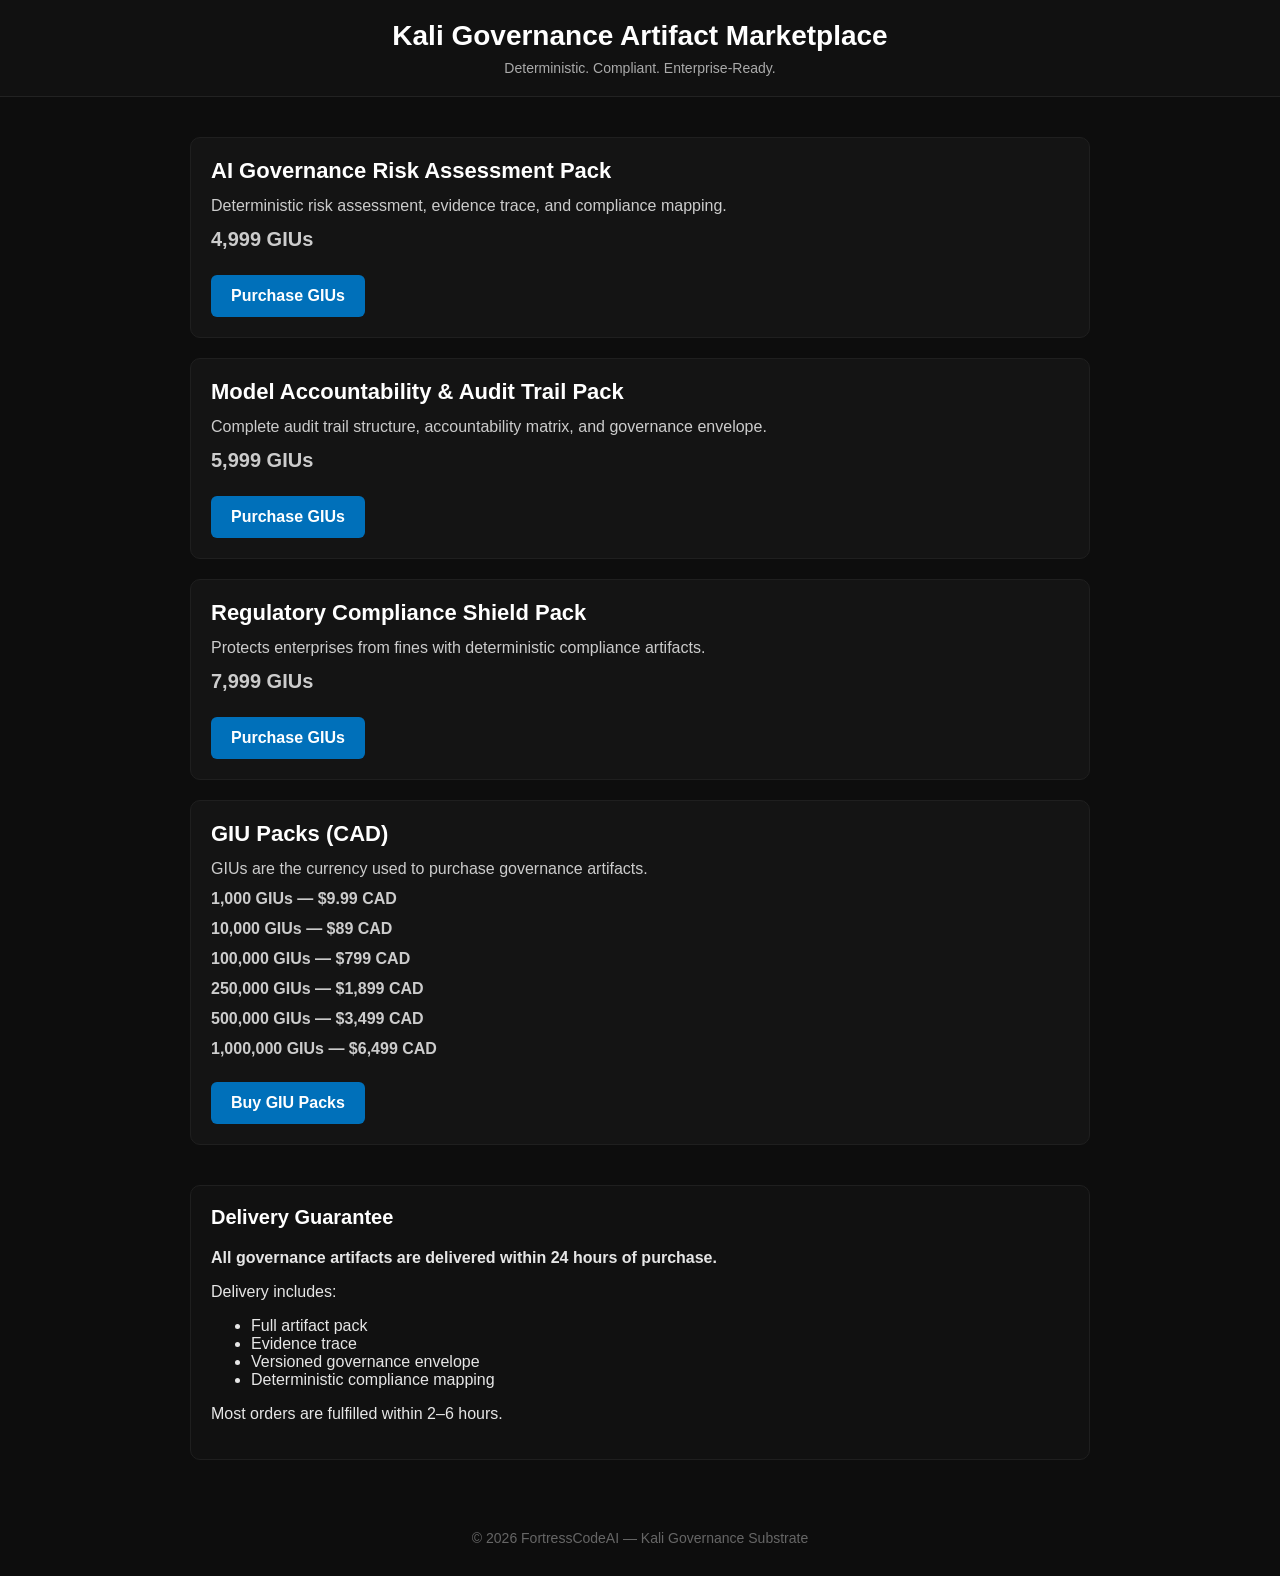
==== commit 0acda3fa: "Update index.html Swapped to GIU prices and added packs" ====
--- a/index.html
+++ b/index.html
@@ -112,28 +112,41 @@
 
 <div class="container">
 
-    <!-- PACK 1 -->
+    <!-- GOVERNANCE ARTIFACTS -->
     <div class="pack">
         <h2>AI Governance Risk Assessment Pack</h2>
-        <p>Includes a full deterministic risk assessment, evidence trace, and compliance mapping aligned with enterprise regulatory expectations.</p>
-        <p class="price">$49.99</p>
-        <a class="buy-btn" href="https://www.paypal.com/FortressCodeAI" target="_blank">Pay Now</a>
+        <p>Deterministic risk assessment, evidence trace, and compliance mapping.</p>
+        <p class="price">4,999 GIUs</p>
+        <a class="buy-btn" href="https://www.paypal.com/FortressCodeAI" target="_blank">Purchase GIUs</a>
     </div>
 
-    <!-- PACK 2 -->
     <div class="pack">
         <h2>Model Accountability & Audit Trail Pack</h2>
-        <p>Provides a complete audit trail structure, accountability matrix, and versioned governance envelope for enterprise AI systems.</p>
-        <p class="price">$59.99</p>
-        <a class="buy-btn" href="https://www.paypal.com/FortressCodeAI" target="_blank">Pay Now</a>
+        <p>Complete audit trail structure, accountability matrix, and governance envelope.</p>
+        <p class="price">5,999 GIUs</p>
+        <a class="buy-btn" href="https://www.paypal.com/FortressCodeAI" target="_blank">Purchase GIUs</a>
     </div>
 
-    <!-- PACK 3 -->
     <div class="pack">
         <h2>Regulatory Compliance Shield Pack</h2>
-        <p>Designed to protect enterprises from fines and regulatory exposure with deterministic compliance artifacts and validation proofs.</p>
-        <p class="price">$79.99</p>
-        <a class="buy-btn" href="https://www.paypal.com/FortressCodeAI" target="_blank">Pay Now</a>
+        <p>Protects enterprises from fines with deterministic compliance artifacts.</p>
+        <p class="price">7,999 GIUs</p>
+        <a class="buy-btn" href="https://www.paypal.com/FortressCodeAI" target="_blank">Purchase GIUs</a>
+    </div>
+
+    <!-- GIU PACKS -->
+    <div class="pack">
+        <h2>GIU Packs (CAD)</h2>
+        <p>GIUs are the currency used to purchase governance artifacts.</p>
+
+        <p><strong>1,000 GIUs — $9.99 CAD</strong></p>
+        <p><strong>10,000 GIUs — $89 CAD</strong></p>
+        <p><strong>100,000 GIUs — $799 CAD</strong></p>
+        <p><strong>250,000 GIUs — $1,899 CAD</strong></p>
+        <p><strong>500,000 GIUs — $3,499 CAD</strong></p>
+        <p><strong>1,000,000 GIUs — $6,499 CAD</strong></p>
+
+        <a class="buy-btn" href="https://www.paypal.com/FortressCodeAI" target="_blank">Buy GIU Packs</a>
     </div>
 
     <!-- DELIVERY GUARANTEE -->
@@ -147,7 +160,7 @@
             <li>Versioned governance envelope</li>
             <li>Deterministic compliance mapping</li>
         </ul>
-        <p>Most orders are fulfilled within 6-8 hours.</p>
+        <p>Most orders are fulfilled within 2–6 hours.</p>
     </div>
 
 </div>
@@ -157,85 +170,4 @@
 </footer>
 
 </body>
-</html>            governance evidence, testing logs, and documentation.
-          </p>
-          <p class="price">CA$2,000</p>
-        </div>
-
-        <div class="pack-card" data-pack-id="incident_reconstruction" data-price="1500">
-          <h3>AI Incident Reconstruction Report</h3>
-          <p>
-            Deterministic reconstruction of an AI incident with timeline, root cause, state transitions,
-            and corrective actions.
-          </p>
-          <p class="price">CA$1,500</p>
-        </div>
-
-        <div class="pack-card" data-pack-id="data_lineage_report" data-price="900">
-          <h3>Data Provenance & Lineage Report</h3>
-          <p>
-            Full lineage graph showing where data came from, how it was transformed, and how it was used.
-            Supports GDPR and AI Act transparency.
-          </p>
-          <p class="price">CA$900</p>
-        </div>
-
-        <div class="pack-card" data-pack-id="human_oversight_pack" data-price="700">
-          <h3>Human Oversight Validation Pack</h3>
-          <p>
-            Proof that humans can supervise, override, and intervene in AI decisions, including oversight
-            checkpoints and override logs.
-          </p>
-          <p class="price">CA$700</p>
-        </div>
-
-        <div class="pack-card" data-pack-id="deployment_safety_case" data-price="1800">
-          <h3>Deployment Safety Case</h3>
-          <p>
-            Complete safety case for deploying an AI system in production, including hazards, mitigations,
-            controls, and evidence.
-          </p>
-          <p class="price">CA$1,800</p>
-        </div>
-
-      </div>
-    </section>
-
-    <section class="checkout">
-      <h2>Checkout</h2>
-      <p>Select a governance artifact above, then complete payment via PayPal.</p>
-
-      <div id="selected-pack" class="selected-pack">
-        <div class="selected-label">Selected artifact:</div>
-        <div class="selected-main">
-          <span id="selected-pack-name">None selected</span>
-          <span id="selected-pack-price"></span>
-        </div>
-      </div>
-
-      <a id="pay-button" class="pay-btn" href="#" target="_blank" rel="noopener noreferrer">
-        Pay Now via PayPal
-      </a>
-
-      <div class="after-payment">
-        <h3>After payment</h3>
-        <p>
-          After completing payment, please send your transaction ID and the name of the artifact you purchased to:
-        </p>
-        <a class="email-link" href="mailto:fortresscodeai@outlook.com?subject=Governance%20Artifact%20Purchase">
-          fortresscodeai@outlook.com
-        </a>
-        <p class="after-note">
-          You will receive a confirmation and delivery timeline once your payment is verified.
-        </p>
-      </div>
-    </section>
-  </main>
-
-  <footer class="footer">
-    <p>FortressCodeAI · Deterministic AI Governance Substrate</p>
-  </footer>
-
-  <script src="app.js"></script>
-</body>
 </html>
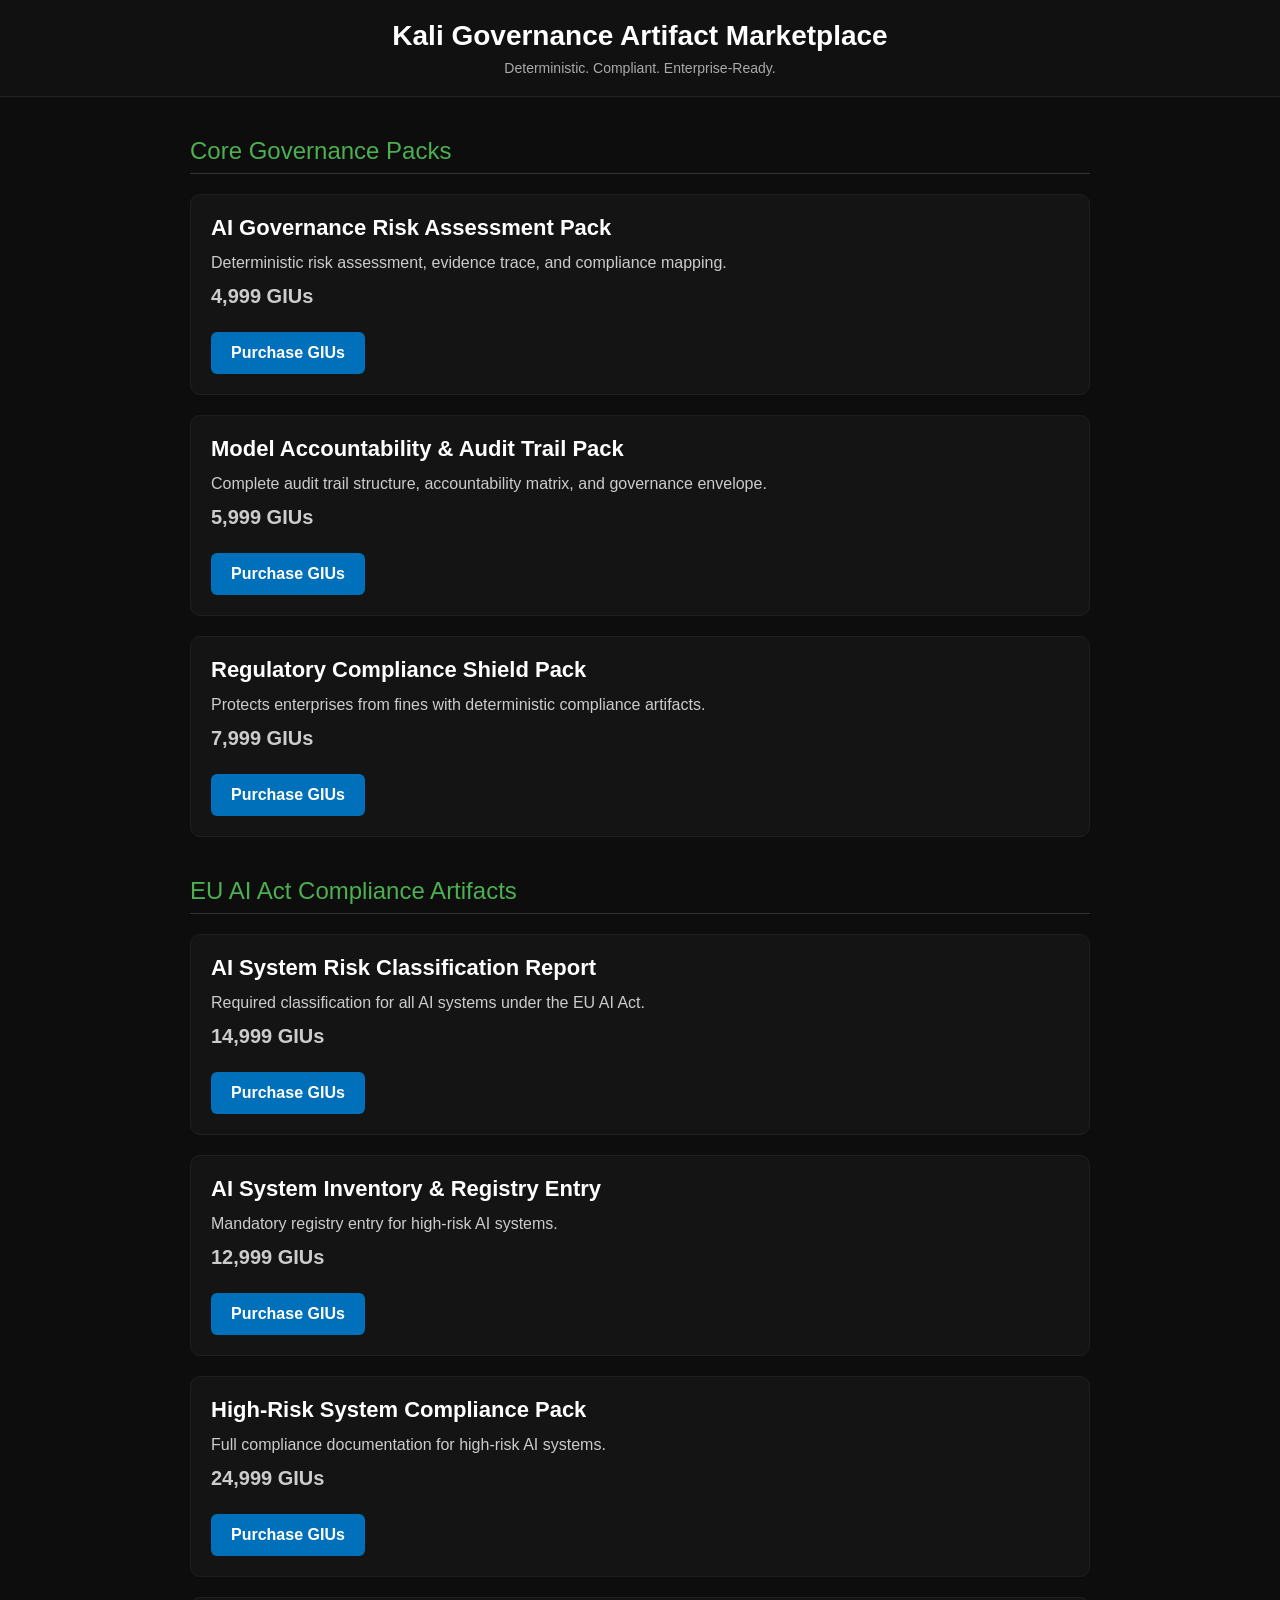
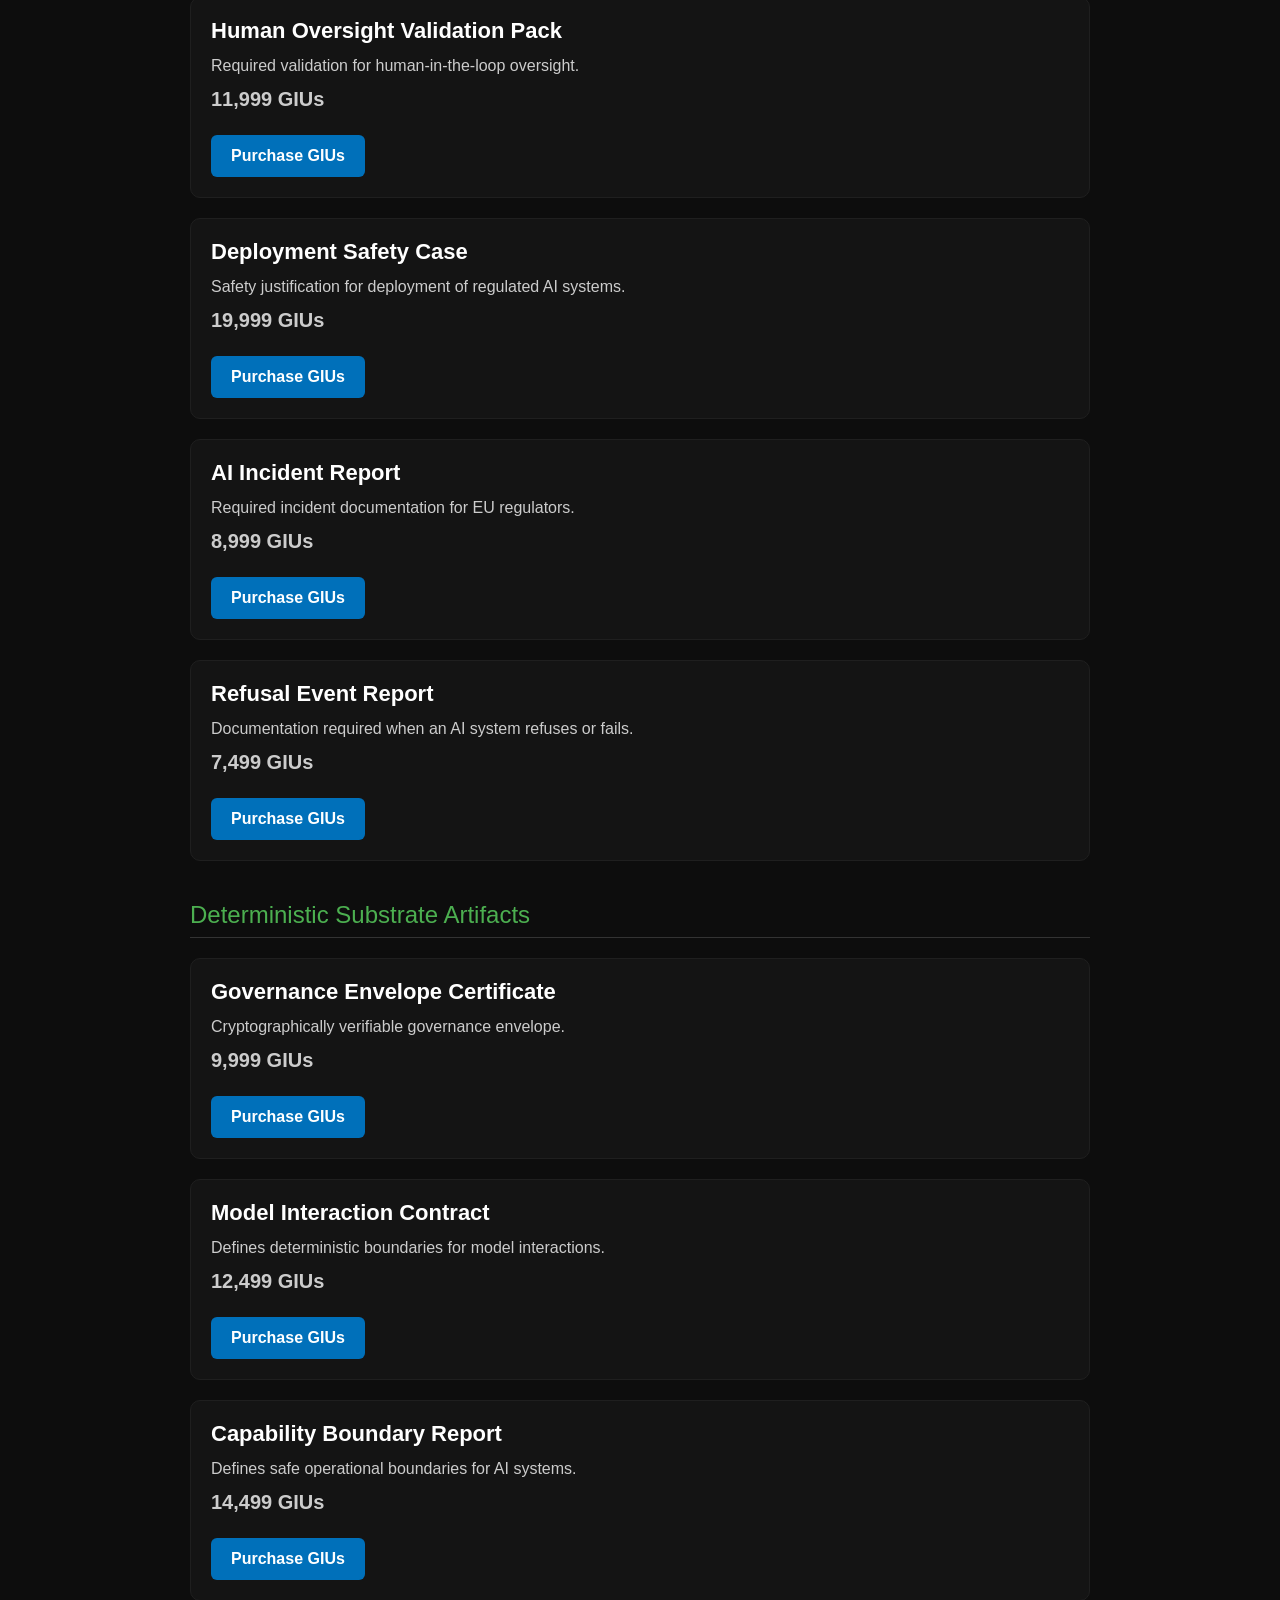
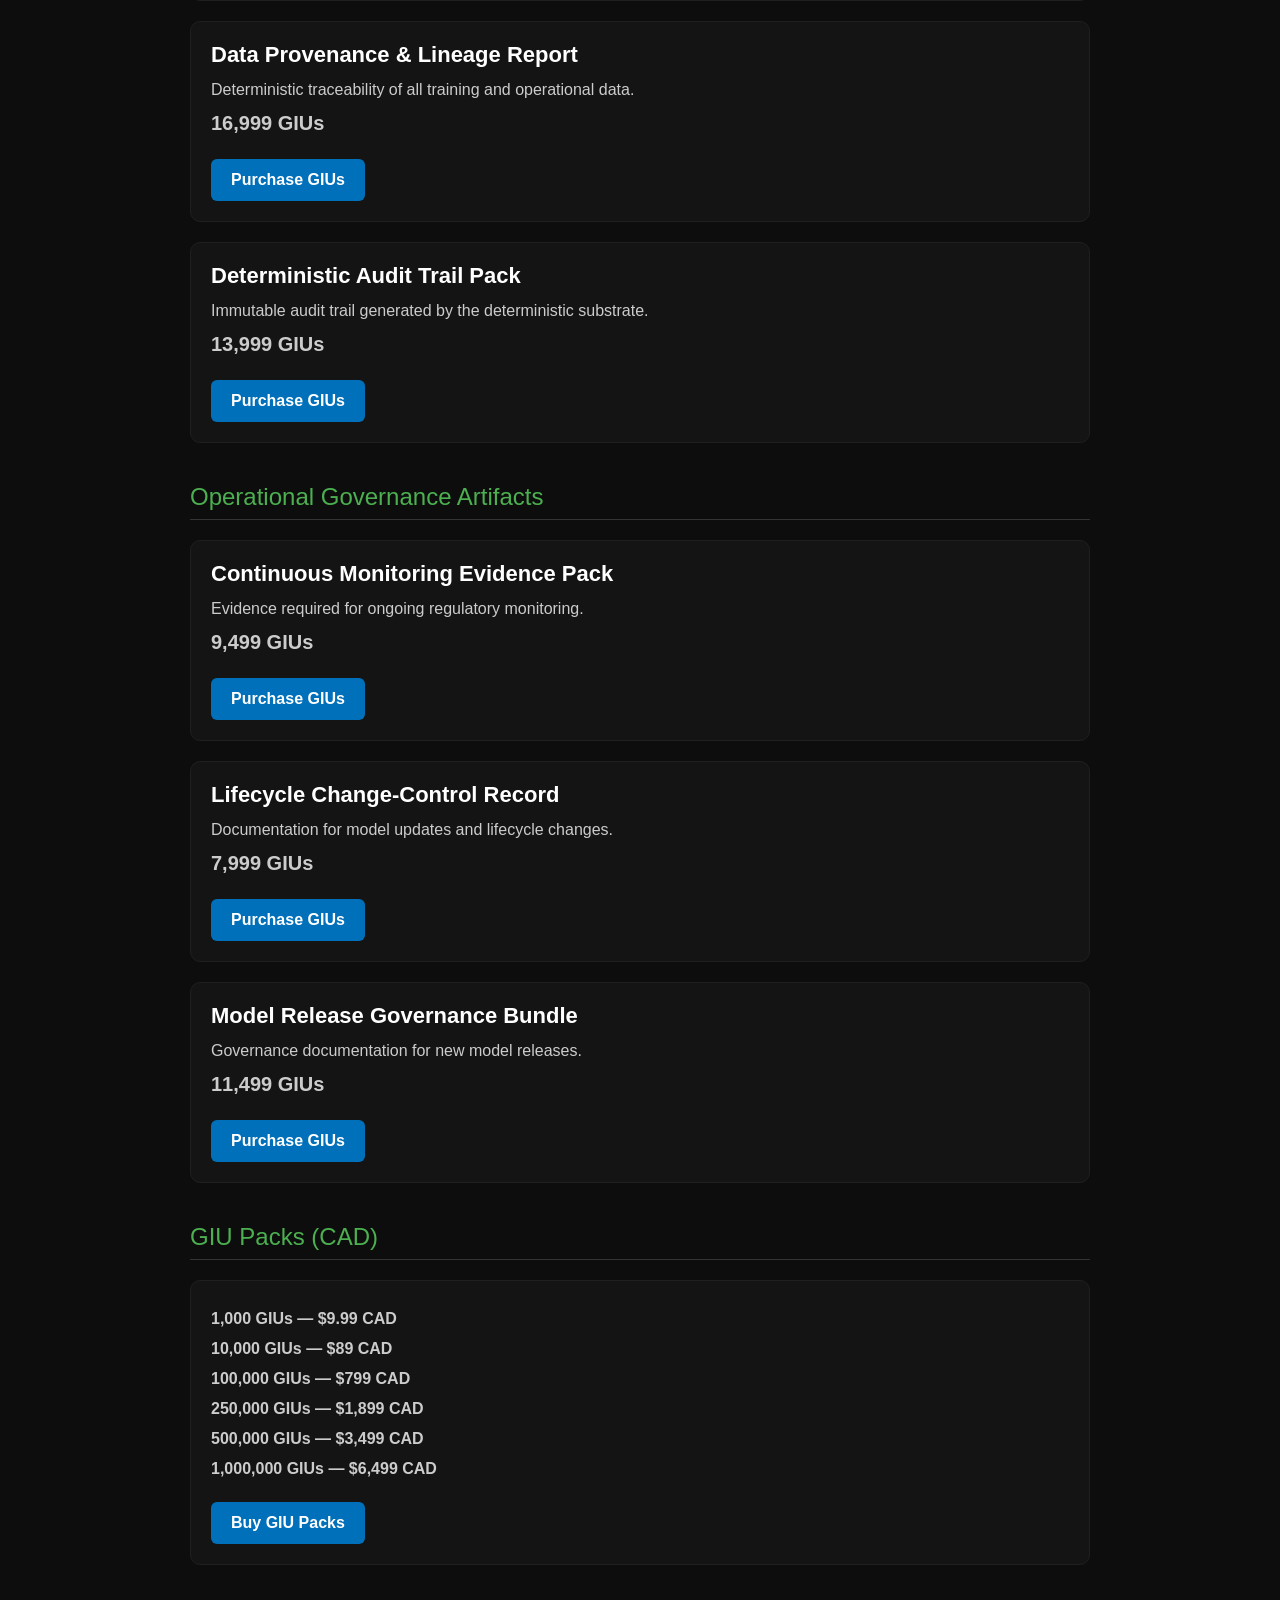
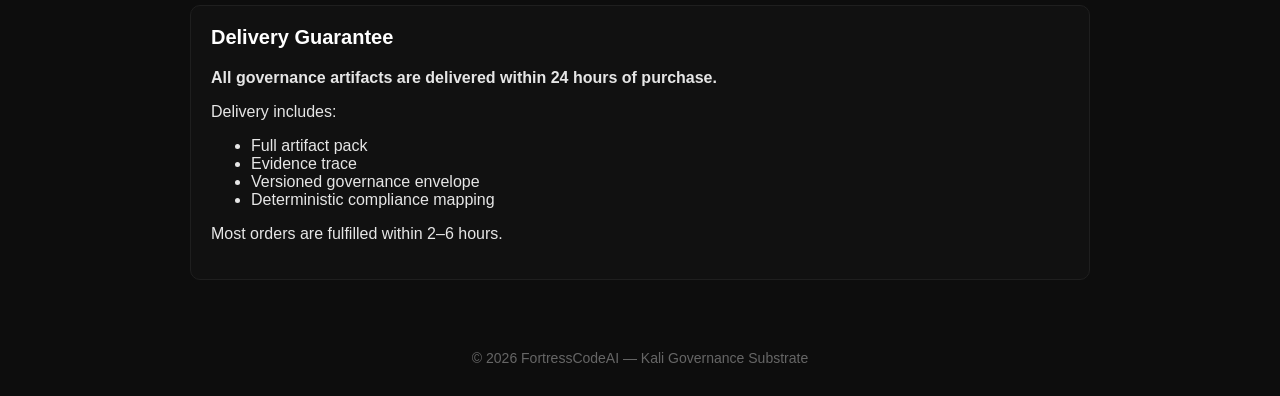
==== commit 263e5c84: "Update index.html Added additional artifacts" ====
--- a/index.html
+++ b/index.html
@@ -38,6 +38,14 @@
             padding: 0 20px;
         }
 
+        .section-title {
+            font-size: 24px;
+            margin: 40px 0 20px;
+            color: #4caf50;
+            border-bottom: 1px solid #333;
+            padding-bottom: 8px;
+        }
+
         .pack {
             background: #141414;
             padding: 20px;
@@ -112,7 +120,9 @@
 
 <div class="container">
 
-    <!-- GOVERNANCE ARTIFACTS -->
+    <!-- CORE GOVERNANCE PACKS -->
+    <div class="section-title">Core Governance Packs</div>
+
     <div class="pack">
         <h2>AI Governance Risk Assessment Pack</h2>
         <p>Deterministic risk assessment, evidence trace, and compliance mapping.</p>
@@ -134,18 +144,130 @@
         <a class="buy-btn" href="https://www.paypal.com/FortressCodeAI" target="_blank">Purchase GIUs</a>
     </div>
 
+    <!-- EU AI ACT COMPLIANCE -->
+    <div class="section-title">EU AI Act Compliance Artifacts</div>
+
+    <div class="pack">
+        <h2>AI System Risk Classification Report</h2>
+        <p>Required classification for all AI systems under the EU AI Act.</p>
+        <p class="price">14,999 GIUs</p>
+        <a class="buy-btn" href="https://www.paypal.com/FortressCodeAI" target="_blank">Purchase GIUs</a>
+    </div>
+
+    <div class="pack">
+        <h2>AI System Inventory & Registry Entry</h2>
+        <p>Mandatory registry entry for high‑risk AI systems.</p>
+        <p class="price">12,999 GIUs</p>
+        <a class="buy-btn" href="https://www.paypal.com/FortressCodeAI" target="_blank">Purchase GIUs</a>
+    </div>
+
+    <div class="pack">
+        <h2>High‑Risk System Compliance Pack</h2>
+        <p>Full compliance documentation for high‑risk AI systems.</p>
+        <p class="price">24,999 GIUs</p>
+        <a class="buy-btn" href="https://www.paypal.com/FortressCodeAI" target="_blank">Purchase GIUs</a>
+    </div>
+
+    <div class="pack">
+        <h2>Human Oversight Validation Pack</h2>
+        <p>Required validation for human‑in‑the‑loop oversight.</p>
+        <p class="price">11,999 GIUs</p>
+        <a class="buy-btn" href="https://www.paypal.com/FortressCodeAI" target="_blank">Purchase GIUs</a>
+    </div>
+
+    <div class="pack">
+        <h2>Deployment Safety Case</h2>
+        <p>Safety justification for deployment of regulated AI systems.</p>
+        <p class="price">19,999 GIUs</p>
+        <a class="buy-btn" href="https://www.paypal.com/FortressCodeAI" target="_blank">Purchase GIUs</a>
+    </div>
+
+    <div class="pack">
+        <h2>AI Incident Report</h2>
+        <p>Required incident documentation for EU regulators.</p>
+        <p class="price">8,999 GIUs</p>
+        <a class="buy-btn" href="https://www.paypal.com/FortressCodeAI" target="_blank">Purchase GIUs</a>
+    </div>
+
+    <div class="pack">
+        <h2>Refusal Event Report</h2>
+        <p>Documentation required when an AI system refuses or fails.</p>
+        <p class="price">7,499 GIUs</p>
+        <a class="buy-btn" href="https://www.paypal.com/FortressCodeAI" target="_blank">Purchase GIUs</a>
+    </div>
+
+    <!-- DETERMINISTIC SUBSTRATE ARTIFACTS -->
+    <div class="section-title">Deterministic Substrate Artifacts</div>
+
+    <div class="pack">
+        <h2>Governance Envelope Certificate</h2>
+        <p>Cryptographically verifiable governance envelope.</p>
+        <p class="price">9,999 GIUs</p>
+        <a class="buy-btn" href="https://www.paypal.com/FortressCodeAI" target="_blank">Purchase GIUs</a>
+    </div>
+
+    <div class="pack">
+        <h2>Model Interaction Contract</h2>
+        <p>Defines deterministic boundaries for model interactions.</p>
+        <p class="price">12,499 GIUs</p>
+        <a class="buy-btn" href="https://www.paypal.com/FortressCodeAI" target="_blank">Purchase GIUs</a>
+    </div>
+
+    <div class="pack">
+        <h2>Capability Boundary Report</h2>
+        <p>Defines safe operational boundaries for AI systems.</p>
+        <p class="price">14,499 GIUs</p>
+        <a class="buy-btn" href="https://www.paypal.com/FortressCodeAI" target="_blank">Purchase GIUs</a>
+    </div>
+
+    <div class="pack">
+        <h2>Data Provenance & Lineage Report</h2>
+        <p>Deterministic traceability of all training and operational data.</p>
+        <p class="price">16,999 GIUs</p>
+        <a class="buy-btn" href="https://www.paypal.com/FortressCodeAI" target="_blank">Purchase GIUs</a>
+    </div>
+
+    <div class="pack">
+        <h2>Deterministic Audit Trail Pack</h2>
+        <p>Immutable audit trail generated by the deterministic substrate.</p>
+        <p class="price">13,999 GIUs</p>
+        <a class="buy-btn" href="https://www.paypal.com/FortressCodeAI" target="_blank">Purchase GIUs</a>
+    </div>
+
+    <!-- OPERATIONAL GOVERNANCE ARTIFACTS -->
+    <div class="section-title">Operational Governance Artifacts</div>
+
+    <div class="pack">
+        <h2>Continuous Monitoring Evidence Pack</h2>
+        <p>Evidence required for ongoing regulatory monitoring.</p>
+        <p class="price">9,499 GIUs</p>
+        <a class="buy-btn" href="https://www.paypal.com/FortressCodeAI" target="_blank">Purchase GIUs</a>
+    </div>
+
+    <div class="pack">
+        <h2>Lifecycle Change‑Control Record</h2>
+        <p>Documentation for model updates and lifecycle changes.</p>
+        <p class="price">7,999 GIUs</p>
+        <a class="buy-btn" href="https://www.paypal.com/FortressCodeAI" target="_blank">Purchase GIUs</a>
+    </div>
+
+    <div class="pack">
+        <h2>Model Release Governance Bundle</h2>
+        <p>Governance documentation for new model releases.</p>
+        <p class="price">11,499 GIUs</p>
+        <a class="buy-btn" href="https://www.paypal.com/FortressCodeAI" target="_blank">Purchase GIUs</a>
+    </div>
+
     <!-- GIU PACKS -->
-    <div class="pack">
-        <h2>GIU Packs (CAD)</h2>
-        <p>GIUs are the currency used to purchase governance artifacts.</p>
-
+    <div class="section-title">GIU Packs (CAD)</div>
+
+    <div class="pack">
         <p><strong>1,000 GIUs — $9.99 CAD</strong></p>
         <p><strong>10,000 GIUs — $89 CAD</strong></p>
         <p><strong>100,000 GIUs — $799 CAD</strong></p>
         <p><strong>250,000 GIUs — $1,899 CAD</strong></p>
         <p><strong>500,000 GIUs — $3,499 CAD</strong></p>
         <p><strong>1,000,000 GIUs — $6,499 CAD</strong></p>
-
         <a class="buy-btn" href="https://www.paypal.com/FortressCodeAI" target="_blank">Buy GIU Packs</a>
     </div>
 
